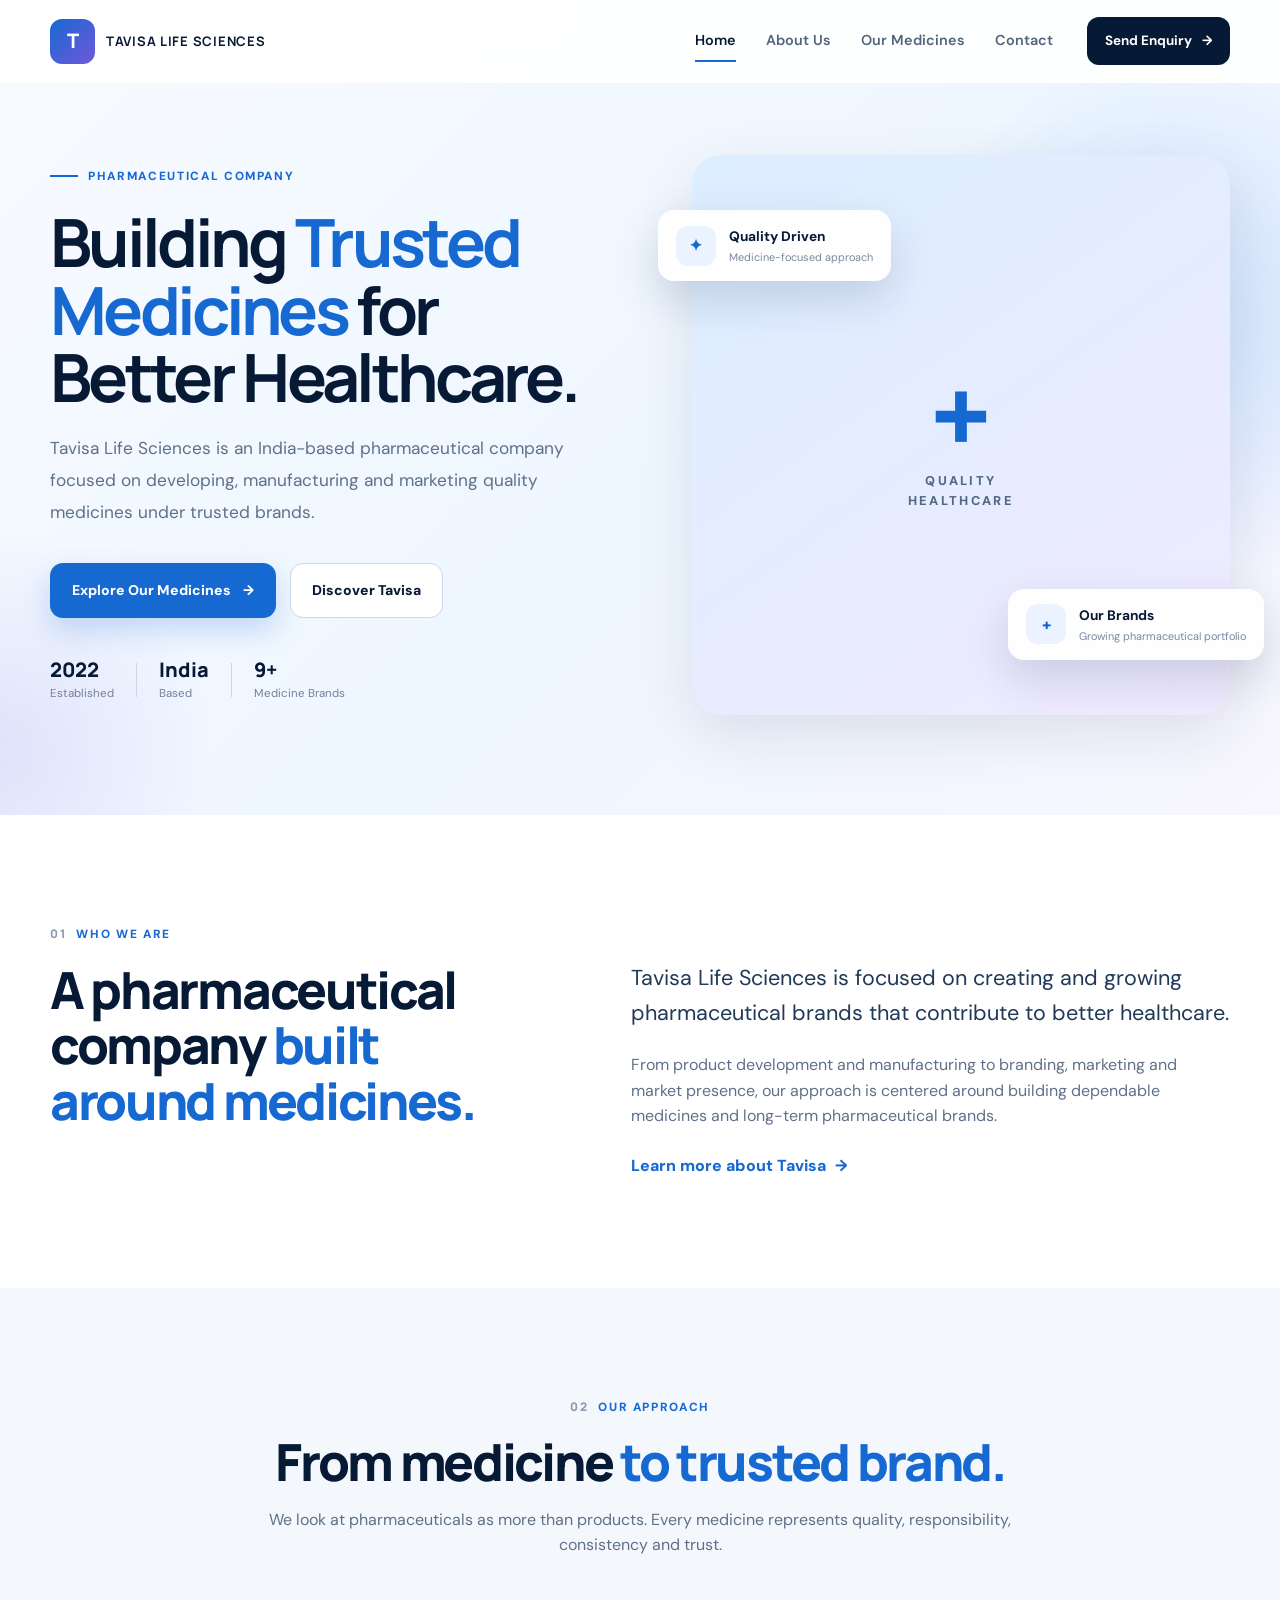
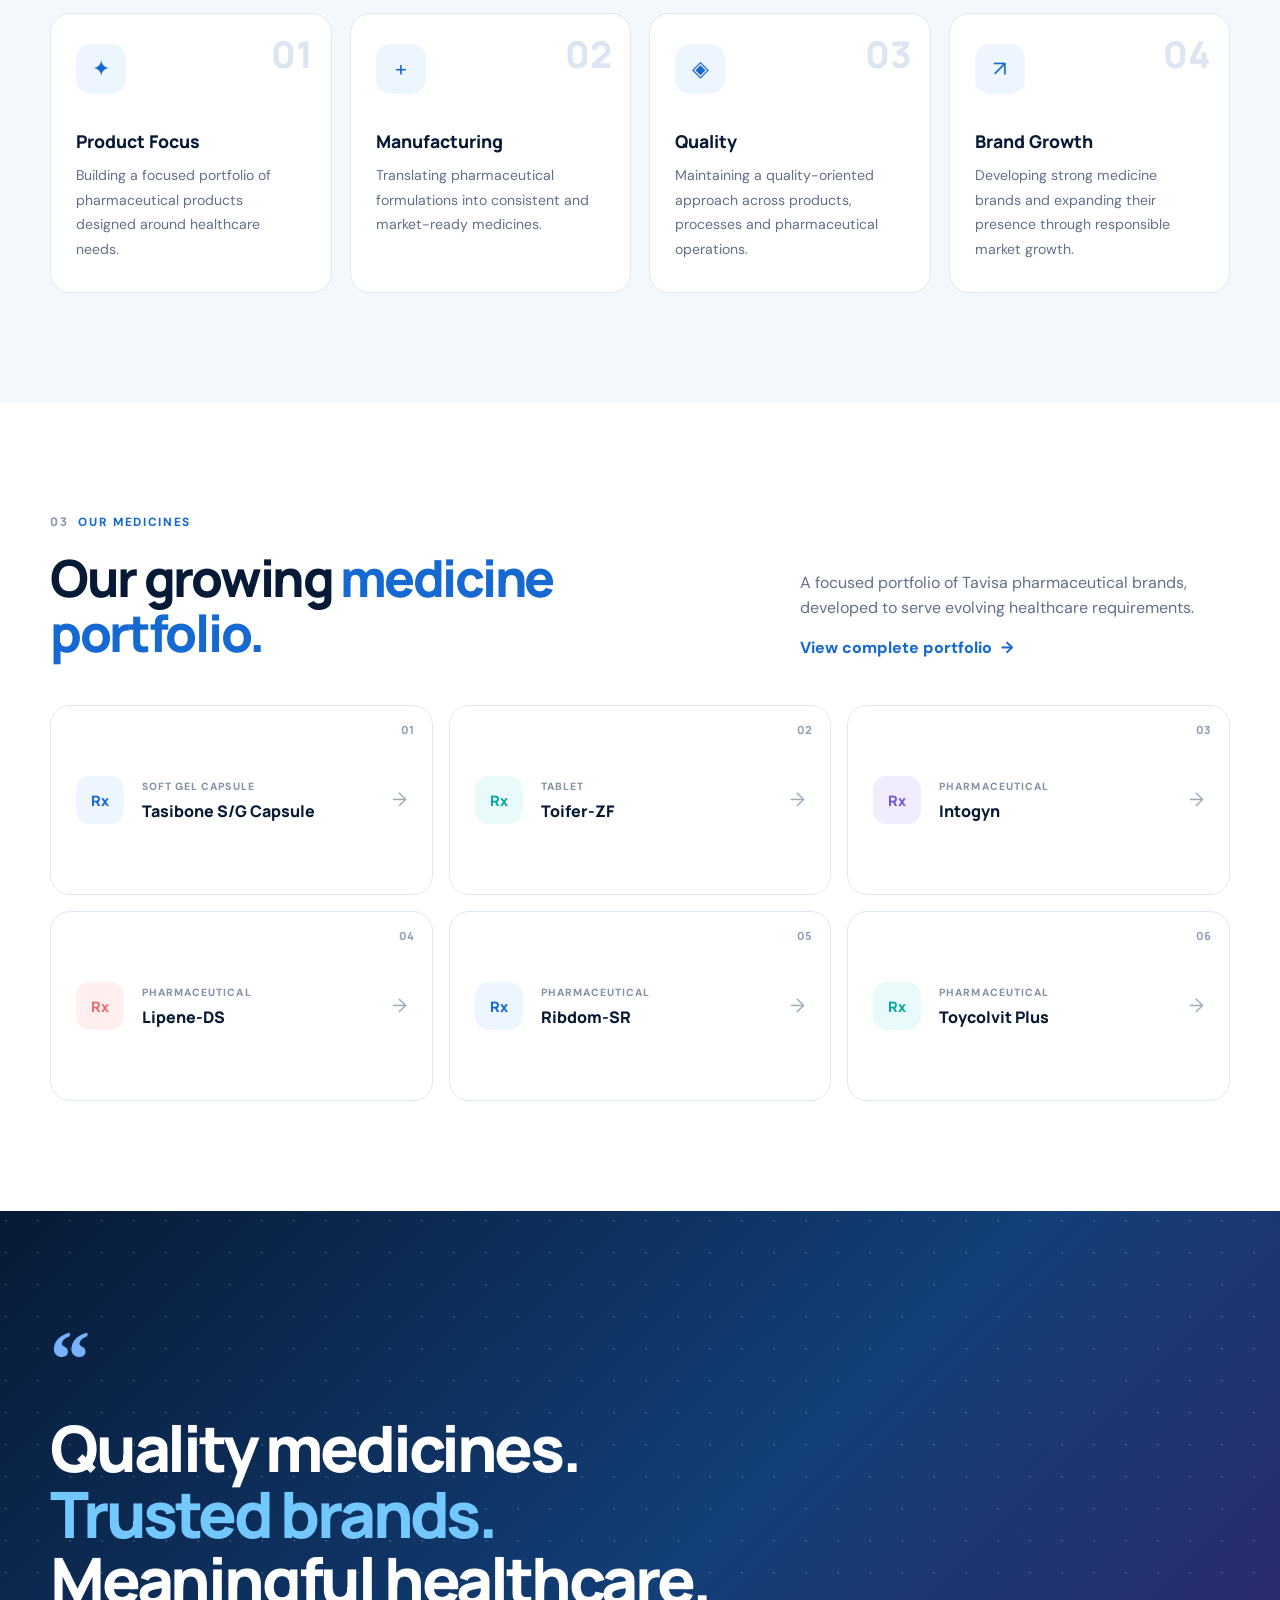
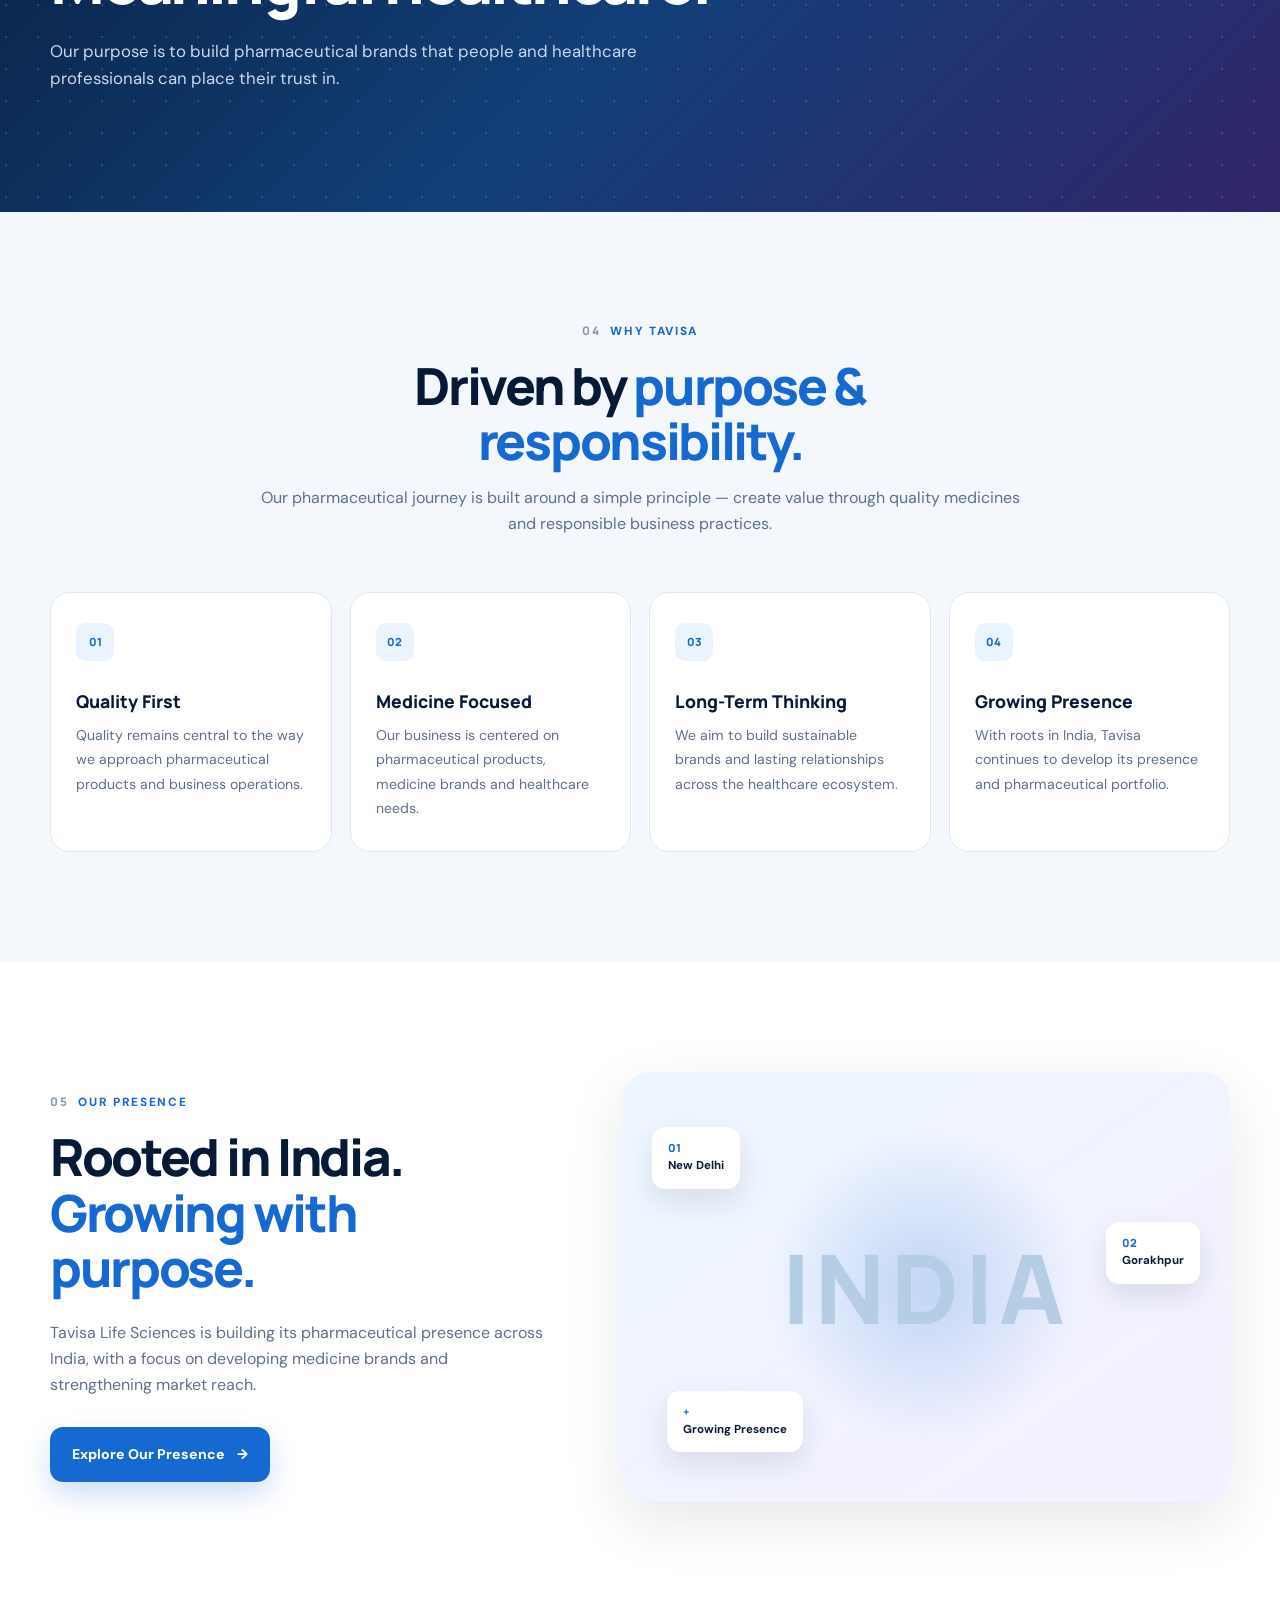
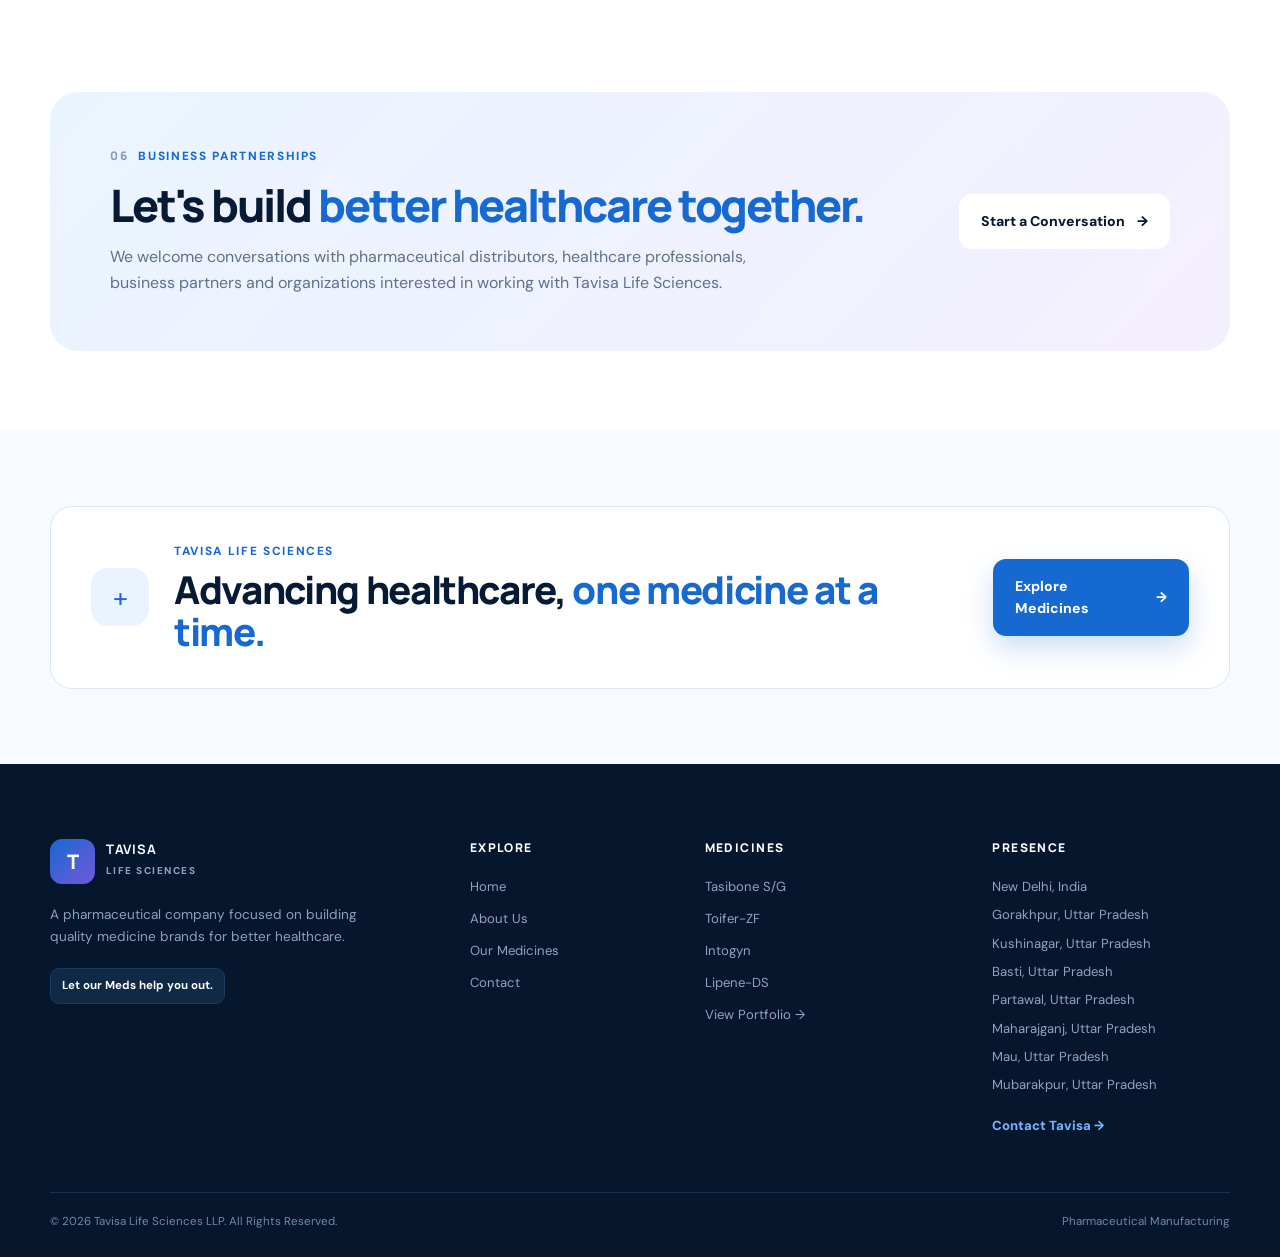
==== index.html @ 03d1f2be "update" ====
<!DOCTYPE html>
<html lang="en">
<head>
    <meta charset="UTF-8">
    <meta name="viewport" content="width=device-width, initial-scale=1.0">

    <title>Tavisa Life Sciences | Pharmaceutical Company & Branded Medicines</title>

    <meta name="description"
          content="Tavisa Life Sciences is an India-based pharmaceutical company focused on developing, manufacturing and marketing quality medicines under trusted brands.">

    <meta name="keywords"
          content="Tavisa Life Sciences, pharmaceutical company, medicines, pharmaceutical manufacturing, branded medicines, pharma India">

    <meta name="author" content="Tavisa Life Sciences LLP">

    <!-- Google Fonts -->
    <link rel="preconnect" href="https://fonts.googleapis.com">
    <link rel="preconnect" href="https://fonts.gstatic.com" crossorigin>

    <link href="https://fonts.googleapis.com/css2?family=DM+Sans:wght@400;500;600;700&family=Manrope:wght@600;700;800&display=swap"
          rel="stylesheet">
<style>
:root{--navy:#071a35;--navy2:#0d2850;--blue:#1769d2;--blue2:#2f86f6;--teal:#08a7a0;--violet:#7357d9;--coral:#e86d68;--ink:#10233f;--muted:#607089;--line:#dce5f0;--soft:#f4f8fc;--white:#fff;--shadow:0 20px 60px rgba(7,26,53,.10);--radius:22px}
*{box-sizing:border-box;margin:0;padding:0}html{scroll-behavior:smooth}body{font-family:"DM Sans",Arial,sans-serif;color:var(--ink);background:#fff;line-height:1.6;overflow-x:hidden}a{color:inherit;text-decoration:none}img{max-width:100%;display:block}.container{width:min(1180px,calc(100% - 40px));margin:auto}.section{padding:110px 0}.site-header{position:fixed;inset:0 0 auto;z-index:1000;background:rgba(255,255,255,.92);backdrop-filter:blur(16px);border-bottom:1px solid transparent;transition:.3s}.site-header.scrolled{box-shadow:0 8px 30px rgba(7,26,53,.08);border-color:#e8eef5}.nav-container{height:82px;display:flex;align-items:center;gap:34px}.brand{display:inline-flex;align-items:center;gap:11px;min-width:max-content}.brand-mark{width:45px;height:45px;display:grid;place-items:center;flex:none}.brand-mark img{width:45px;height:45px;object-fit:contain}.brand-mark.logo-fallback{border-radius:12px;background:linear-gradient(135deg,var(--blue),var(--violet));color:#fff;font-family:Manrope,sans-serif;font-weight:800}.brand-mark.logo-fallback:after{content:"T";font-size:20px}.brand-text strong{display:block;font-family:Manrope,Arial,sans-serif;font-size:.82rem;letter-spacing:.055em;line-height:1.1;color:var(--navy);white-space:nowrap}.main-nav{display:flex;align-items:center;gap:30px;margin-left:auto}.main-nav a{font-size:.9rem;font-weight:600;color:#51637d;position:relative;padding:29px 0}.main-nav a:after{content:"";position:absolute;left:0;right:100%;bottom:20px;height:2px;background:var(--blue);transition:.25s}.main-nav a:hover,.main-nav a.active{color:var(--navy)}.main-nav a:hover:after,.main-nav a.active:after{right:0}.nav-cta{display:inline-flex;align-items:center;gap:10px;background:var(--navy);color:#fff;padding:13px 18px;border-radius:12px;font-weight:700;font-size:.84rem;transition:.25s}.nav-cta:hover{background:var(--blue);transform:translateY(-2px)}.menu-toggle{display:none;border:0;background:transparent;width:42px;height:42px;padding:8px;margin-left:auto;cursor:pointer}.menu-toggle span{display:block;height:2px;background:var(--navy);margin:6px 0;transition:.25s}.menu-toggle.active span:nth-child(1){transform:translateY(8px) rotate(45deg)}.menu-toggle.active span:nth-child(2){opacity:0}.menu-toggle.active span:nth-child(3){transform:translateY(-8px) rotate(-45deg)}
.hero-section{min-height:760px;padding:155px 0 100px;position:relative;overflow:hidden;background:linear-gradient(135deg,#f8fbff 0%,#eef6ff 55%,#f8f6ff 100%)}.hero-bg-shape{position:absolute;border-radius:50%;filter:blur(2px);pointer-events:none}.shape-one{width:560px;height:560px;right:-180px;top:40px;background:radial-gradient(circle,rgba(47,134,246,.18),rgba(47,134,246,0) 68%)}.shape-two{width:450px;height:450px;left:-230px;bottom:-160px;background:radial-gradient(circle,rgba(115,87,217,.13),rgba(115,87,217,0) 68%)}.hero-container{display:grid;grid-template-columns:1.03fr .97fr;align-items:center;gap:70px;position:relative;z-index:2}.eyebrow,.section-label{display:flex;align-items:center;gap:10px;color:var(--blue);font-size:.74rem;font-weight:800;letter-spacing:.14em}.eyebrow span{width:28px;height:2px;background:var(--blue)}.hero-content h1{font-family:Manrope,Arial,sans-serif;font-size:clamp(2.8rem,5.2vw,5.2rem);line-height:1.02;letter-spacing:-.055em;color:var(--navy);margin:22px 0}.hero-content h1 span,.section-heading h2 span,.intro-grid h2 span,.portfolio-header h2 span,.presence-content h2 span,.partnership-box h2 span,.final-cta h2 span{color:var(--blue)}.hero-description{max-width:650px;color:#5f7189;font-size:1.08rem;line-height:1.85}.hero-buttons{display:flex;gap:14px;flex-wrap:wrap;margin:34px 0}.btn{display:inline-flex;align-items:center;justify-content:center;gap:12px;border-radius:13px;padding:15px 21px;font-weight:800;font-size:.88rem;transition:.25s;border:1px solid transparent}.btn-primary{background:var(--blue);color:#fff;box-shadow:0 12px 28px rgba(23,105,210,.22)}.btn-primary:hover{background:var(--navy);transform:translateY(-2px)}.btn-outline{background:#fff;border-color:#cbd8e7;color:var(--navy)}.btn-outline:hover{border-color:var(--blue);color:var(--blue);transform:translateY(-2px)}.btn-light{background:#fff;color:var(--navy)}.btn-light:hover{transform:translateY(-2px);box-shadow:0 12px 25px rgba(0,0,0,.12)}.hero-trust{display:flex;align-items:center;gap:22px;margin-top:38px}.trust-item strong{display:block;font:800 1.25rem Manrope,Arial,sans-serif;color:var(--navy)}.trust-item span{display:block;color:#72829a;font-size:.72rem;margin-top:2px}.trust-divider{width:1px;height:34px;background:#ccd7e4}.hero-image-wrapper{height:560px;border-radius:30px;overflow:visible;position:relative;background:linear-gradient(145deg,#dceeff,#f0eaff);box-shadow:var(--shadow)}.hero-image-wrapper>img{width:100%;height:100%;object-fit:cover;border-radius:30px}.hero-image-fallback{position:absolute;inset:0;border-radius:30px;display:grid;place-items:center;align-content:center;text-align:center;background:linear-gradient(145deg,#dceeff,#f0eaff);color:var(--navy)}.medical-cross{font:800 7rem Manrope;color:var(--blue);line-height:1}.hero-image-fallback span{font-weight:800;letter-spacing:.18em;font-size:.8rem;color:#536983}.hero-image-wrapper>img:not([src])+.hero-image-fallback{display:grid}.hero-floating-card{position:absolute;display:flex;align-items:center;gap:13px;background:rgba(255,255,255,.96);padding:15px 18px;border-radius:16px;box-shadow:0 18px 45px rgba(7,26,53,.15);min-width:205px}.card-top{left:-34px;top:55px}.card-bottom{right:-34px;bottom:55px}.floating-icon,.medicine-icon{width:40px;height:40px;border-radius:12px;display:grid;place-items:center;background:#eaf3ff;color:var(--blue);font-weight:900}.hero-floating-card strong{display:block;font-size:.86rem;color:var(--navy)}.hero-floating-card small{display:block;color:#7889a0;font-size:.68rem;margin-top:2px}
.intro-section{background:#fff}.intro-grid{display:grid;grid-template-columns:.9fr 1.1fr;gap:90px;align-items:start}.section-label span{font-family:Manrope;color:#8a9ab0}.intro-grid h2,.portfolio-header h2,.presence-content h2{font:800 clamp(2.2rem,4vw,4rem)/1.08 Manrope;color:var(--navy);letter-spacing:-.045em;margin-top:18px}.intro-copy{padding-top:36px}.large-text{font-size:1.35rem;line-height:1.6;color:#203957;margin-bottom:22px}.intro-copy p:not(.large-text){color:var(--muted);max-width:620px}.text-link{display:inline-flex;gap:9px;color:var(--blue);font-weight:800;margin-top:24px}.text-link:hover span{transform:translateX(5px)}.text-link span{transition:.2s}
.journey-section,.why-section{background:var(--soft)}.section-heading{text-align:center;max-width:760px;margin:0 auto 55px}.section-heading .section-label{justify-content:center}.section-heading h2{font:800 clamp(2.2rem,4vw,3.8rem)/1.08 Manrope;color:var(--navy);letter-spacing:-.045em;margin:17px 0}.section-heading>p{color:var(--muted);font-size:1rem}.journey-grid{display:grid;grid-template-columns:repeat(4,1fr);gap:18px}.journey-card{background:#fff;border:1px solid #e0e8f1;border-radius:20px;padding:30px 25px;min-height:280px;position:relative;overflow:hidden;transition:.3s}.journey-card:hover,.why-card:hover{transform:translateY(-7px);box-shadow:var(--shadow)}.journey-number{font:800 2.3rem Manrope;color:#dce6f2;position:absolute;right:18px;top:15px}.journey-icon{width:50px;height:50px;border-radius:15px;background:#edf5ff;color:var(--blue);display:grid;place-items:center;font-size:1.35rem;margin-bottom:35px}.journey-card h3,.why-card h3{font:800 1.1rem Manrope;color:var(--navy);margin-bottom:10px}.journey-card p,.why-card p{color:var(--muted);font-size:.88rem;line-height:1.75}
.portfolio-section{background:#fff}.portfolio-header{display:flex;justify-content:space-between;align-items:end;gap:40px;margin-bottom:45px}.portfolio-header>div:last-child{max-width:430px;color:var(--muted)}.portfolio-header .text-link{margin-top:14px}.medicine-grid{display:grid;grid-template-columns:repeat(3,1fr);gap:16px}.medicine-card{min-height:190px;border:1px solid #e0e8f1;border-radius:20px;padding:25px;display:grid;grid-template-columns:auto 1fr auto;gap:18px;align-items:center;position:relative;overflow:hidden;background:#fff;transition:.3s}.medicine-card:before{content:"";position:absolute;inset:0 auto 0 0;width:4px;background:var(--blue);transform:scaleY(0);transform-origin:bottom;transition:.3s}.medicine-card:hover{transform:translateY(-5px);box-shadow:0 18px 45px rgba(7,26,53,.09);border-color:#cbd9e8}.medicine-card:hover:before{transform:scaleY(1)}.medicine-index{font:800 .7rem Manrope;color:#91a1b6;position:absolute;top:16px;right:18px}.medicine-symbol{width:48px;height:48px;border-radius:14px;display:grid;place-items:center;background:#edf5ff;color:var(--blue);font:800 .9rem Manrope}.medicine-symbol.teal{background:#e8fbfa;color:var(--teal)}.medicine-symbol.violet{background:#f1edff;color:var(--violet)}.medicine-symbol.coral{background:#fff0ef;color:var(--coral)}.medicine-card small{display:block;color:#8393a7;font-size:.65rem;font-weight:800;letter-spacing:.1em;margin-bottom:5px}.medicine-card h3{font:800 1rem Manrope;color:var(--navy);padding-right:20px}.medicine-arrow{font-size:1.2rem;color:#9aabba;transition:.2s}.medicine-card:hover .medicine-arrow{color:var(--blue);transform:translateX(4px)}
.brand-statement{padding:120px 0;background:linear-gradient(135deg,#071a35,#123f78 55%,#322568);color:#fff;position:relative;overflow:hidden}.brand-statement-pattern{position:absolute;inset:0;opacity:.18;background-image:radial-gradient(circle at 20% 30%,#fff 1px,transparent 1px);background-size:32px 32px}.brand-statement-content{max-width:850px;position:relative}.quote-mark{font:800 5rem Georgia;color:#77b3ff;line-height:.7;margin-bottom:28px}.brand-statement h2{font:800 clamp(2.6rem,5vw,5rem)/1.03 Manrope;letter-spacing:-.05em}.brand-statement h2 span{color:#73c9ff}.brand-statement p{max-width:650px;color:#cbd9ec;margin-top:25px;font-size:1.05rem}
.why-grid{display:grid;grid-template-columns:repeat(4,1fr);gap:18px}.why-card{background:#fff;border:1px solid #dfe8f1;border-radius:20px;padding:30px 25px;transition:.3s;min-height:235px}.why-icon{display:inline-grid;place-items:center;width:38px;height:38px;border-radius:10px;background:#eaf3ff;color:var(--blue);font:800 .7rem Manrope;margin-bottom:28px}
.presence-section{background:#fff}.presence-grid{display:grid;grid-template-columns:.9fr 1.1fr;gap:75px;align-items:center}.presence-content h2{max-width:620px}.presence-content p{color:var(--muted);max-width:560px;margin:25px 0 30px}.india-card{min-height:430px;border-radius:28px;background:linear-gradient(145deg,#edf7ff,#f5f0ff);position:relative;overflow:hidden;display:grid;place-items:center;box-shadow:var(--shadow)}.india-glow{position:absolute;width:330px;height:330px;border-radius:50%;background:radial-gradient(circle,rgba(23,105,210,.22),transparent 68%)}.india-map-placeholder{font:800 6rem Manrope;color:#b6cde6;letter-spacing:.06em;position:relative}.presence-stat{position:absolute;background:#fff;padding:13px 16px;border-radius:13px;box-shadow:0 12px 30px rgba(7,26,53,.11)}.presence-stat strong{display:block;color:var(--blue);font:800 .7rem Manrope}.presence-stat span{display:block;color:var(--navy);font-size:.72rem;font-weight:700;margin-top:2px}.stat-one{top:55px;left:30px}.stat-two{right:30px;top:150px}.stat-three{left:45px;bottom:50px}
.partnership-section{padding:80px 0;background:#fff}.partnership-box{border-radius:28px;padding:55px 60px;background:linear-gradient(135deg,#eaf4ff,#f4efff);display:flex;align-items:center;justify-content:space-between;gap:40px}.partnership-box h2{font:800 clamp(2rem,3.5vw,3.4rem)/1.08 Manrope;color:var(--navy);letter-spacing:-.045em;margin:15px 0}.partnership-box p{max-width:650px;color:var(--muted)}.final-cta{padding:75px 0;background:#f7faff}.final-cta-inner{display:flex;align-items:center;gap:25px;padding:35px 40px;border:1px solid #dce7f3;border-radius:22px;background:#fff}.final-cta-icon{width:58px;height:58px;border-radius:17px;background:#eaf3ff;color:var(--blue);display:grid;place-items:center;font-size:1.7rem;flex:none}.final-cta h2{font:800 clamp(1.55rem,3vw,2.5rem)/1.1 Manrope;color:var(--navy);letter-spacing:-.035em;margin-top:8px}.final-cta .btn{margin-left:auto}
.site-footer{background:#06162d;color:#aebed2;padding:75px 0 25px}.footer-grid{display:grid;grid-template-columns:1.4fr .7fr .9fr .9fr;gap:50px}.footer-logo .brand-text strong{color:#fff;font-size:.82rem}.footer-logo .brand-text small{color:#91a4bc;font-size:.62rem;letter-spacing:.15em;font-weight:800}.footer-brand>p{max-width:310px;color:#8ea1ba;font-size:.85rem;margin:20px 0}.footer-tagline{display:inline-block;color:#fff;background:#102947;border:1px solid #1b3a5e;padding:8px 11px;border-radius:9px;font-size:.72rem;font-weight:700}.footer-links h4,.footer-contact h4{color:#fff;font:800 .75rem Manrope;letter-spacing:.12em;text-transform:uppercase;margin-bottom:20px}.footer-links a{display:block;font-size:.82rem;margin:11px 0;color:#91a4bc;transition:.2s}.footer-links a:hover,.footer-contact a:hover{color:#fff}.footer-contact p{font-size:.82rem;line-height:1.7;color:#91a4bc;margin-bottom:6px}.footer-contact a{display:inline-block;color:#73b4ff;font-size:.82rem;font-weight:800;margin-top:12px}.footer-bottom{border-top:1px solid #19304d;margin-top:55px;padding-top:20px;display:flex;justify-content:space-between;gap:20px;font-size:.72rem;color:#7489a3}
.reveal{opacity:0;transform:translateY(22px);transition:opacity .7s ease,transform .7s ease}.reveal.visible{opacity:1;transform:none}@media(prefers-reduced-motion:reduce){html{scroll-behavior:auto}.reveal{opacity:1;transform:none;transition:none}}
@media(max-width:1000px){.main-nav{gap:20px}.nav-cta{display:none}.hero-container,.presence-grid,.intro-grid{grid-template-columns:1fr;gap:50px}.hero-section{padding-top:135px}.hero-content{text-align:center}.eyebrow,.hero-buttons,.hero-trust{justify-content:center}.hero-description{margin:auto}.hero-image-wrapper{max-width:680px;width:100%;margin:auto}.journey-grid,.why-grid{grid-template-columns:repeat(2,1fr)}.portfolio-header{align-items:start}.medicine-grid{grid-template-columns:repeat(2,1fr)}.intro-copy{padding-top:0}.presence-content{text-align:center}.presence-content .section-label{justify-content:center}.presence-content p{margin-left:auto;margin-right:auto}.presence-content .btn{margin:auto}.footer-grid{grid-template-columns:1.4fr 1fr 1fr;}.footer-contact{grid-column:1/-1}}
@media(max-width:720px){.container{width:min(100% - 28px,600px)}.nav-container{height:70px}.brand-mark,.brand-mark img{width:40px;height:40px}.brand-text strong{font-size:.7rem}.menu-toggle{display:block}.main-nav{position:absolute;top:70px;left:14px;right:14px;display:none;flex-direction:column;align-items:stretch;gap:0;padding:12px;background:#fff;border:1px solid #e1e8f0;border-radius:16px;box-shadow:0 18px 40px rgba(7,26,53,.12)}.main-nav.open{display:flex}.main-nav a{padding:13px 15px;border-radius:9px}.main-nav a:hover{background:#f3f7fc}.main-nav a:after{display:none}.hero-section{min-height:auto;padding:115px 0 75px}.hero-content h1{font-size:clamp(2.35rem,12vw,3.8rem)}.hero-description{font-size:.95rem}.hero-trust{gap:12px}.trust-divider{height:28px}.hero-image-wrapper{height:410px}.card-top{left:10px;top:20px}.card-bottom{right:10px;bottom:20px}.hero-floating-card{min-width:180px;padding:11px 13px}.floating-icon,.medicine-icon{width:34px;height:34px}.section{padding:75px 0}.intro-grid{gap:25px}.intro-grid h2,.portfolio-header h2,.presence-content h2{font-size:2.3rem}.large-text{font-size:1.1rem}.journey-grid,.why-grid,.medicine-grid{grid-template-columns:1fr}.portfolio-header,.partnership-box,.final-cta-inner{flex-direction:column;align-items:flex-start}.portfolio-header{gap:20px}.partnership-box{padding:35px 25px}.partnership-box .btn{width:100%}.india-card{min-height:350px}.india-map-placeholder{font-size:4rem}.footer-grid{grid-template-columns:1fr 1fr;gap:35px}.footer-brand{grid-column:1/-1}.footer-contact{grid-column:1/-1}.footer-bottom{flex-direction:column;gap:8px;margin-top:35px}.final-cta-inner{padding:28px}.final-cta .btn{margin-left:0;width:100%}}
@media(max-width:420px){.brand-text strong{font-size:.62rem}.hero-trust{gap:8px}.trust-item strong{font-size:1rem}.trust-item span{font-size:.62rem}.hero-image-wrapper{height:360px}.hero-floating-card{min-width:155px}.hero-floating-card small{display:none}.card-top{left:5px}.card-bottom{right:5px}.footer-grid{grid-template-columns:1fr}.footer-links,.footer-contact{grid-column:auto}}
</style>
</head>

<body>

<!-- =========================================================
     HEADER
========================================================= -->

<header class="site-header" id="siteHeader">

    <div class="container nav-container">

        <a href="index.html" class="brand">

            <div class="brand-mark">
                <img src="assets/images/tls-logo.png" alt="Tavisa Life Sciences Logo" onerror="this.style.display='none'; this.parentElement.classList.add('logo-fallback');">
            </div>

            <div class="brand-text">
                <strong>TAVISA LIFE SCIENCES</strong>
            </div>

        </a>

        <nav class="main-nav" id="mainNav">

            <a href="index.html" class="active">Home</a>

            <a href="about.html">About Us</a>

            <a href="products.html">Our Medicines</a>

            <a href="contact.html">Contact</a>

        </nav>

        <a href="contact.html" class="nav-cta">
            Send Enquiry
            <span>→</span>
        </a>

        <button class="menu-toggle"
                id="menuToggle"
                aria-label="Open navigation menu"
                aria-expanded="false">

            <span></span>
            <span></span>
            <span></span>

        </button>

    </div>

</header>


<main>


<!-- =========================================================
     HERO
========================================================= -->

<section class="hero-section">

    <div class="hero-bg-shape shape-one"></div>
    <div class="hero-bg-shape shape-two"></div>

    <div class="container hero-container">

        <div class="hero-content reveal">

            <div class="eyebrow">
                <span></span>
                PHARMACEUTICAL COMPANY
            </div>

            <h1>
                Building
                <span>Trusted Medicines</span>
                for Better Healthcare.
            </h1>

            <p class="hero-description">
                Tavisa Life Sciences is an India-based pharmaceutical company
                focused on developing, manufacturing and marketing quality
                medicines under trusted brands.
            </p>

            <div class="hero-buttons">

                <a href="products.html" class="btn btn-primary">
                    Explore Our Medicines
                    <span>→</span>
                </a>

                <a href="about.html" class="btn btn-outline">
                    Discover Tavisa
                </a>

            </div>

            <div class="hero-trust">

                <div class="trust-item">
                    <strong>2022</strong>
                    <span>Established</span>
                </div>

                <div class="trust-divider"></div>

                <div class="trust-item">
                    <strong>India</strong>
                    <span>Based</span>
                </div>

                <div class="trust-divider"></div>

                <div class="trust-item">
                    <strong>9+</strong>
                    <span>Medicine Brands</span>
                </div>

            </div>

        </div>


        <div class="hero-visual reveal">

            <div class="hero-image-wrapper">

                <img
                    src="assets/images/pharma-hero.jpg"
                    alt="Pharmaceutical healthcare and medicine"
                    onerror="this.style.display='none';">

                <div class="hero-image-fallback">

                    <div class="medical-cross">+</div>

                    <span>
                        QUALITY
                        <br>
                        HEALTHCARE
                    </span>

                </div>

                <div class="hero-floating-card card-top">

                    <div class="floating-icon">✦</div>

                    <div>
                        <strong>Quality Driven</strong>
                        <small>Medicine-focused approach</small>
                    </div>

                </div>


                <div class="hero-floating-card card-bottom">

                    <div class="medicine-icon">+</div>

                    <div>
                        <strong>Our Brands</strong>
                        <small>Growing pharmaceutical portfolio</small>
                    </div>

                </div>

            </div>

        </div>

    </div>

</section>


<!-- =========================================================
     INTRO / BRAND STATEMENT
========================================================= -->

<section class="section intro-section">

    <div class="container">

        <div class="intro-grid reveal">

            <div>

                <div class="section-label">
                    <span>01</span>
                    WHO WE ARE
                </div>

                <h2>
                    A pharmaceutical company
                    <span>built around medicines.</span>
                </h2>

            </div>


            <div class="intro-copy">

                <p class="large-text">
                    Tavisa Life Sciences is focused on creating and growing
                    pharmaceutical brands that contribute to better healthcare.
                </p>

                <p>
                    From product development and manufacturing to branding,
                    marketing and market presence, our approach is centered
                    around building dependable medicines and long-term
                    pharmaceutical brands.
                </p>

                <a href="about.html" class="text-link">
                    Learn more about Tavisa
                    <span>→</span>
                </a>

            </div>

        </div>

    </div>

</section>


<!-- =========================================================
     PHARMA JOURNEY
========================================================= -->

<section class="section journey-section">

    <div class="container">

        <div class="section-heading centered reveal">

            <div class="section-label">
                <span>02</span>
                OUR APPROACH
            </div>

            <h2>
                From medicine
                <span>to trusted brand.</span>
            </h2>

            <p>
                We look at pharmaceuticals as more than products.
                Every medicine represents quality, responsibility,
                consistency and trust.
            </p>

        </div>


        <div class="journey-grid">

            <div class="journey-card reveal">

                <div class="journey-number">01</div>

                <div class="journey-icon">
                    ✦
                </div>

                <h3>Product Focus</h3>

                <p>
                    Building a focused portfolio of pharmaceutical
                    products designed around healthcare needs.
                </p>

            </div>


            <div class="journey-card reveal">

                <div class="journey-number">02</div>

                <div class="journey-icon">
                    +
                </div>

                <h3>Manufacturing</h3>

                <p>
                    Translating pharmaceutical formulations into
                    consistent and market-ready medicines.
                </p>

            </div>


            <div class="journey-card reveal">

                <div class="journey-number">03</div>

                <div class="journey-icon">
                    ◈
                </div>

                <h3>Quality</h3>

                <p>
                    Maintaining a quality-oriented approach across
                    products, processes and pharmaceutical operations.
                </p>

            </div>


            <div class="journey-card reveal">

                <div class="journey-number">04</div>

                <div class="journey-icon">
                    ↗
                </div>

                <h3>Brand Growth</h3>

                <p>
                    Developing strong medicine brands and expanding
                    their presence through responsible market growth.
                </p>

            </div>

        </div>

    </div>

</section>


<!-- =========================================================
     MEDICINE PORTFOLIO
========================================================= -->

<section class="section portfolio-section">

    <div class="container">

        <div class="portfolio-header reveal">

            <div>

                <div class="section-label">
                    <span>03</span>
                    OUR MEDICINES
                </div>

                <h2>
                    Our growing
                    <span>medicine portfolio.</span>
                </h2>

            </div>

            <div>

                <p>
                    A focused portfolio of Tavisa pharmaceutical brands,
                    developed to serve evolving healthcare requirements.
                </p>

                <a href="products.html" class="text-link">
                    View complete portfolio
                    <span>→</span>
                </a>

            </div>

        </div>


        <div class="medicine-grid">

            <a href="products.html" class="medicine-card reveal">

                <span class="medicine-index">01</span>

                <div class="medicine-symbol">
                    Rx
                </div>

                <div>
                    <small>SOFT GEL CAPSULE</small>
                    <h3>Tasibone S/G Capsule</h3>
                </div>

                <span class="medicine-arrow">→</span>

            </a>


            <a href="products.html" class="medicine-card reveal">

                <span class="medicine-index">02</span>

                <div class="medicine-symbol teal">
                    Rx
                </div>

                <div>
                    <small>TABLET</small>
                    <h3>Toifer-ZF</h3>
                </div>

                <span class="medicine-arrow">→</span>

            </a>


            <a href="products.html" class="medicine-card reveal">

                <span class="medicine-index">03</span>

                <div class="medicine-symbol violet">
                    Rx
                </div>

                <div>
                    <small>PHARMACEUTICAL</small>
                    <h3>Intogyn</h3>
                </div>

                <span class="medicine-arrow">→</span>

            </a>


            <a href="products.html" class="medicine-card reveal">

                <span class="medicine-index">04</span>

                <div class="medicine-symbol coral">
                    Rx
                </div>

                <div>
                    <small>PHARMACEUTICAL</small>
                    <h3>Lipene-DS</h3>
                </div>

                <span class="medicine-arrow">→</span>

            </a>


            <a href="products.html" class="medicine-card reveal">

                <span class="medicine-index">05</span>

                <div class="medicine-symbol">
                    Rx
                </div>

                <div>
                    <small>PHARMACEUTICAL</small>
                    <h3>Ribdom-SR</h3>
                </div>

                <span class="medicine-arrow">→</span>

            </a>


            <a href="products.html" class="medicine-card reveal">

                <span class="medicine-index">06</span>

                <div class="medicine-symbol teal">
                    Rx
                </div>

                <div>
                    <small>PHARMACEUTICAL</small>
                    <h3>Toycolvit Plus</h3>
                </div>

                <span class="medicine-arrow">→</span>

            </a>

        </div>

    </div>

</section>


<!-- =========================================================
     BRAND STATEMENT
========================================================= -->

<section class="brand-statement">

    <div class="brand-statement-pattern"></div>

    <div class="container">

        <div class="brand-statement-content reveal">

            <div class="quote-mark">“</div>

            <h2>
                Quality medicines.
                <br>
                <span>Trusted brands.</span>
                <br>
                Meaningful healthcare.
            </h2>

            <p>
                Our purpose is to build pharmaceutical brands that
                people and healthcare professionals can place their
                trust in.
            </p>

        </div>

    </div>

</section>


<!-- =========================================================
     WHY TAVISA
========================================================= -->

<section class="section why-section">

    <div class="container">

        <div class="section-heading centered reveal">

            <div class="section-label">
                <span>04</span>
                WHY TAVISA
            </div>

            <h2>
                Driven by
                <span>purpose & responsibility.</span>
            </h2>

            <p>
                Our pharmaceutical journey is built around a simple
                principle — create value through quality medicines
                and responsible business practices.
            </p>

        </div>


        <div class="why-grid">

            <div class="why-card reveal">

                <span class="why-icon">01</span>

                <h3>Quality First</h3>

                <p>
                    Quality remains central to the way we approach
                    pharmaceutical products and business operations.
                </p>

            </div>


            <div class="why-card reveal">

                <span class="why-icon">02</span>

                <h3>Medicine Focused</h3>

                <p>
                    Our business is centered on pharmaceutical
                    products, medicine brands and healthcare needs.
                </p>

            </div>


            <div class="why-card reveal">

                <span class="why-icon">03</span>

                <h3>Long-Term Thinking</h3>

                <p>
                    We aim to build sustainable brands and lasting
                    relationships across the healthcare ecosystem.
                </p>

            </div>


            <div class="why-card reveal">

                <span class="why-icon">04</span>

                <h3>Growing Presence</h3>

                <p>
                    With roots in India, Tavisa continues to develop
                    its presence and pharmaceutical portfolio.
                </p>

            </div>

        </div>

    </div>

</section>


<!-- =========================================================
     INDIA PRESENCE
========================================================= -->

<section class="section presence-section">

    <div class="container">

        <div class="presence-grid">

            <div class="presence-content reveal">

                <div class="section-label">
                    <span>05</span>
                    OUR PRESENCE
                </div>

                <h2>
                    Rooted in India.
                    <span>Growing with purpose.</span>
                </h2>

                <p>
                    Tavisa Life Sciences is building its pharmaceutical
                    presence across India, with a focus on developing
                    medicine brands and strengthening market reach.
                </p>

                <a href="about.html" class="btn btn-primary">
                    Explore Our Presence
                    <span>→</span>
                </a>

            </div>


            <div class="presence-visual reveal">

                <div class="india-card">

                    <div class="india-glow"></div>

                    <div class="india-map-placeholder">
                        INDIA
                    </div>

                    <div class="presence-stat stat-one">
                        <strong>01</strong>
                        <span>New Delhi</span>
                    </div>

                    <div class="presence-stat stat-two">
                        <strong>02</strong>
                        <span>Gorakhpur</span>
                    </div>

                    <div class="presence-stat stat-three">
                        <strong>+</strong>
                        <span>Growing Presence</span>
                    </div>

                </div>

            </div>

        </div>

    </div>

</section>


<!-- =========================================================
     BUSINESS PARTNERSHIPS
========================================================= -->

<section class="section partnership-section">

    <div class="container">

        <div class="partnership-box reveal">

            <div>

                <div class="section-label">
                    <span>06</span>
                    BUSINESS PARTNERSHIPS
                </div>

                <h2>
                    Let's build
                    <span>better healthcare together.</span>
                </h2>

                <p>
                    We welcome conversations with pharmaceutical
                    distributors, healthcare professionals, business
                    partners and organizations interested in working
                    with Tavisa Life Sciences.
                </p>

            </div>

            <a href="contact.html" class="btn btn-light">
                Start a Conversation
                <span>→</span>
            </a>

        </div>

    </div>

</section>


<!-- =========================================================
     FINAL CTA
========================================================= -->

<section class="section final-cta">

    <div class="container">

        <div class="final-cta-inner reveal">

            <div class="final-cta-icon">
                +
            </div>

            <div>

                <div class="section-label">
                    TAVISA LIFE SCIENCES
                </div>

                <h2>
                    Advancing healthcare,
                    <span>one medicine at a time.</span>
                </h2>

            </div>

            <a href="products.html" class="btn btn-primary">
                Explore Medicines
                <span>→</span>
            </a>

        </div>

    </div>

</section>


</main>


<!-- =========================================================
     FOOTER
========================================================= -->

<footer class="site-footer">

    <div class="container">

        <div class="footer-grid">

            <div class="footer-brand">

                <a href="index.html" class="brand footer-logo">

                    <div class="brand-mark">
                        <img src="assets/images/tls-logo.png" alt="Tavisa Life Sciences Logo" onerror="this.style.display='none'; this.parentElement.classList.add('logo-fallback');">
                    </div>

                    <div class="brand-text">
                        <strong>TAVISA</strong>
                        <small>LIFE SCIENCES</small>
                    </div>

                </a>

                <p>
                    A pharmaceutical company focused on building
                    quality medicine brands for better healthcare.
                </p>

                <div class="footer-tagline">
                    Let our Meds help you out.
                </div>

            </div>


            <div class="footer-links">

                <h4>Explore</h4>

                <a href="index.html">Home</a>
                <a href="about.html">About Us</a>
                <a href="products.html">Our Medicines</a>
                <a href="contact.html">Contact</a>

            </div>


            <div class="footer-links">

                <h4>Medicines</h4>

                <a href="products.html">Tasibone S/G</a>
                <a href="products.html">Toifer-ZF</a>
                <a href="products.html">Intogyn</a>
                <a href="products.html">Lipene-DS</a>
                <a href="products.html">View Portfolio →</a>

            </div>


            <div class="footer-contact">

                <h4>
                        Presence
                    </h4>

                    <p>
                        New Delhi, India
                    </p>

                    <p>
                        Gorakhpur, Uttar Pradesh
                    </p>

                    <p>
                        Kushinagar, Uttar Pradesh
                    </p>

                    <p>
                        Basti, Uttar Pradesh
                    </p>

                    <p>
                        Partawal, Uttar Pradesh
                    </p>

                    <p>
                        Maharajganj, Uttar Pradesh
                    </p>

                    <p>
                        Mau, Uttar Pradesh
                    </p>

                    <p>
                        Mubarakpur, Uttar Pradesh
                    </p>

                <a href="contact.html">
                    Contact Tavisa →
                </a>

            </div>

        </div>


        <div class="footer-bottom">

            <p>
                © <span id="currentYear"></span>
                Tavisa Life Sciences LLP.
                All Rights Reserved.
            </p>

            <p>
                Pharmaceutical Manufacturing
            </p>

        </div>

    </div>

</footer>


<script>
document.addEventListener('DOMContentLoaded', function(){
    const header = document.getElementById('siteHeader');
    const menuToggle = document.getElementById('menuToggle');
    const mainNav = document.getElementById('mainNav');
    const year = document.getElementById('currentYear');

    if(year) year.textContent = new Date().getFullYear();

    if(menuToggle && mainNav){
        menuToggle.addEventListener('click', function(){
            const open = mainNav.classList.toggle('open');
            menuToggle.classList.toggle('active', open);
            menuToggle.setAttribute('aria-expanded', String(open));
            menuToggle.setAttribute('aria-label', open ? 'Close navigation menu' : 'Open navigation menu');
        });
        mainNav.querySelectorAll('a').forEach(function(link){
            link.addEventListener('click', function(){
                mainNav.classList.remove('open');
                menuToggle.classList.remove('active');
                menuToggle.setAttribute('aria-expanded','false');
            });
        });
    }

    function updateHeader(){
        if(header) header.classList.toggle('scrolled', window.scrollY > 20);
    }
    updateHeader();
    window.addEventListener('scroll', updateHeader, {passive:true});

    const revealItems = document.querySelectorAll('.reveal');
    if('IntersectionObserver' in window){
        const observer = new IntersectionObserver(function(entries){
            entries.forEach(function(entry){
                if(entry.isIntersecting){
                    entry.target.classList.add('visible');
                    observer.unobserve(entry.target);
                }
            });
        }, {threshold:0.12});
        revealItems.forEach(function(el){ observer.observe(el); });
    }else{
        revealItems.forEach(function(el){ el.classList.add('visible'); });
    }
});
</script>

</body>
</html>
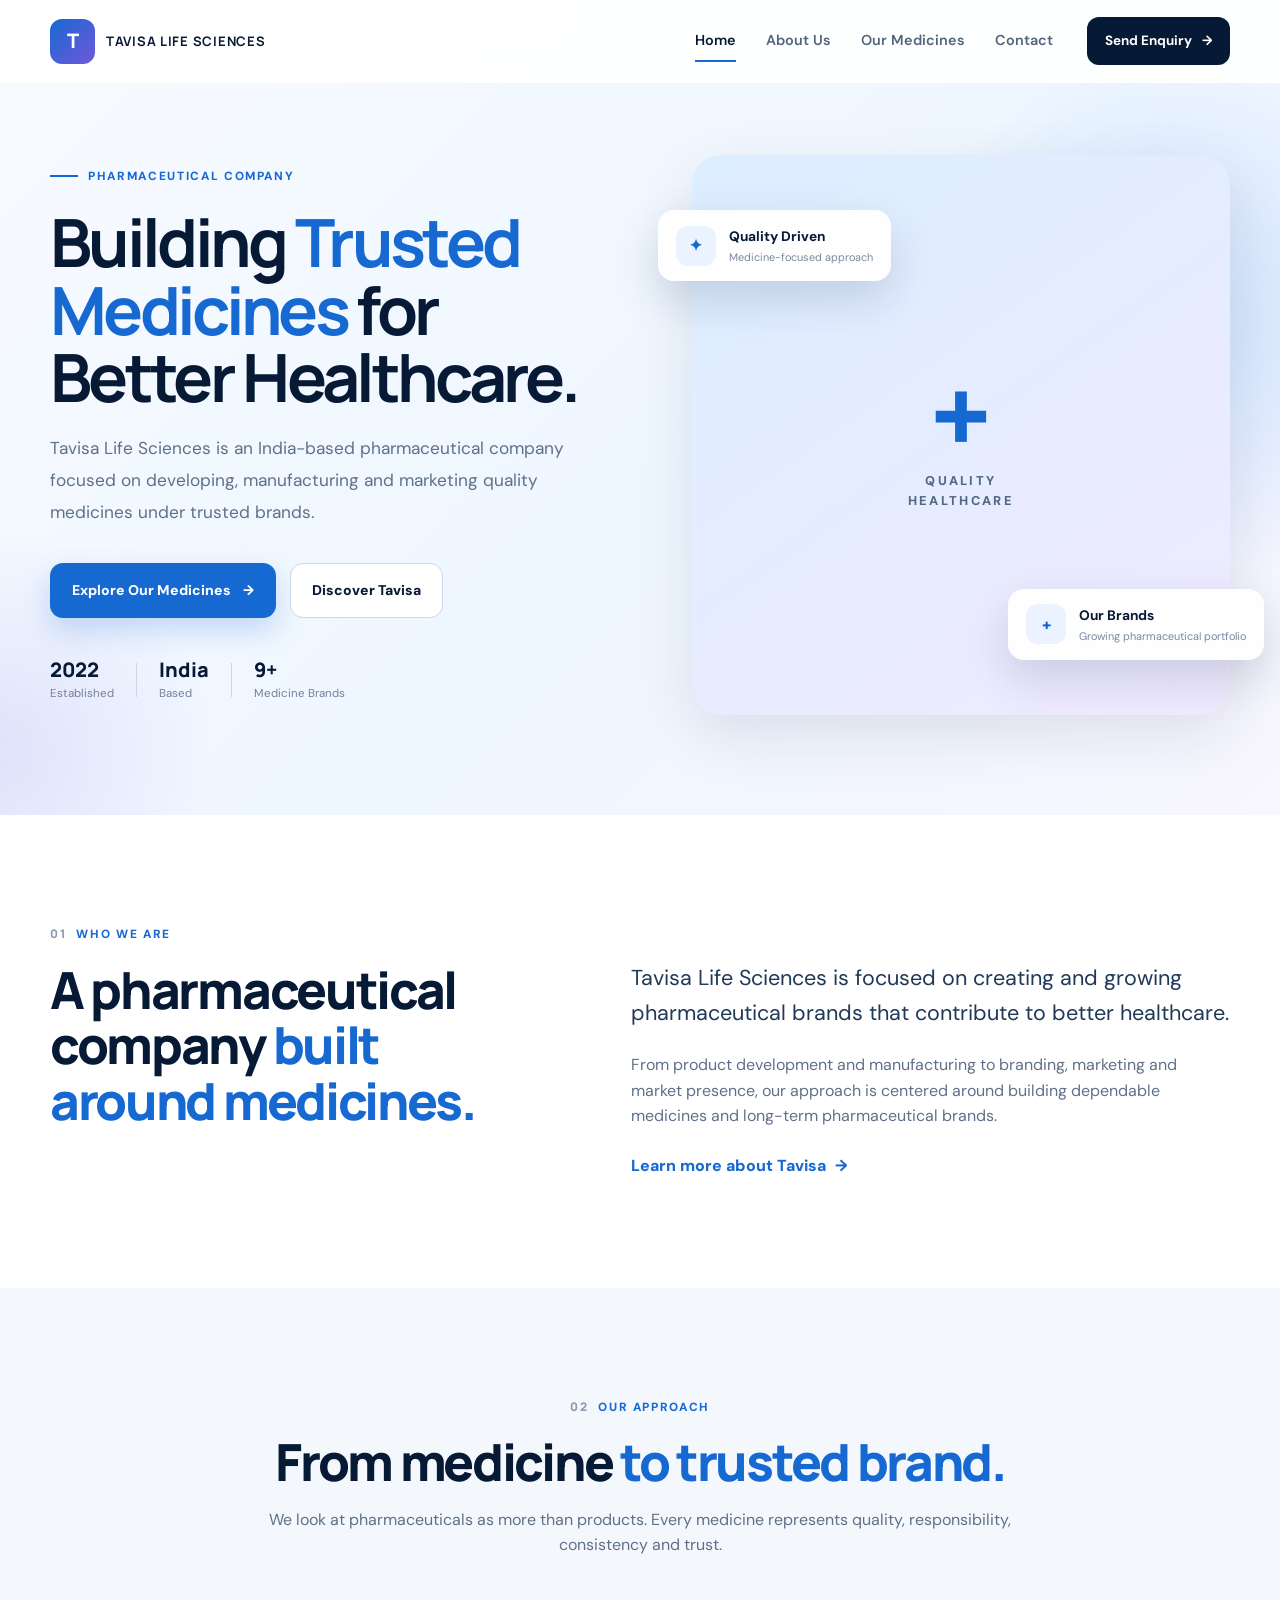
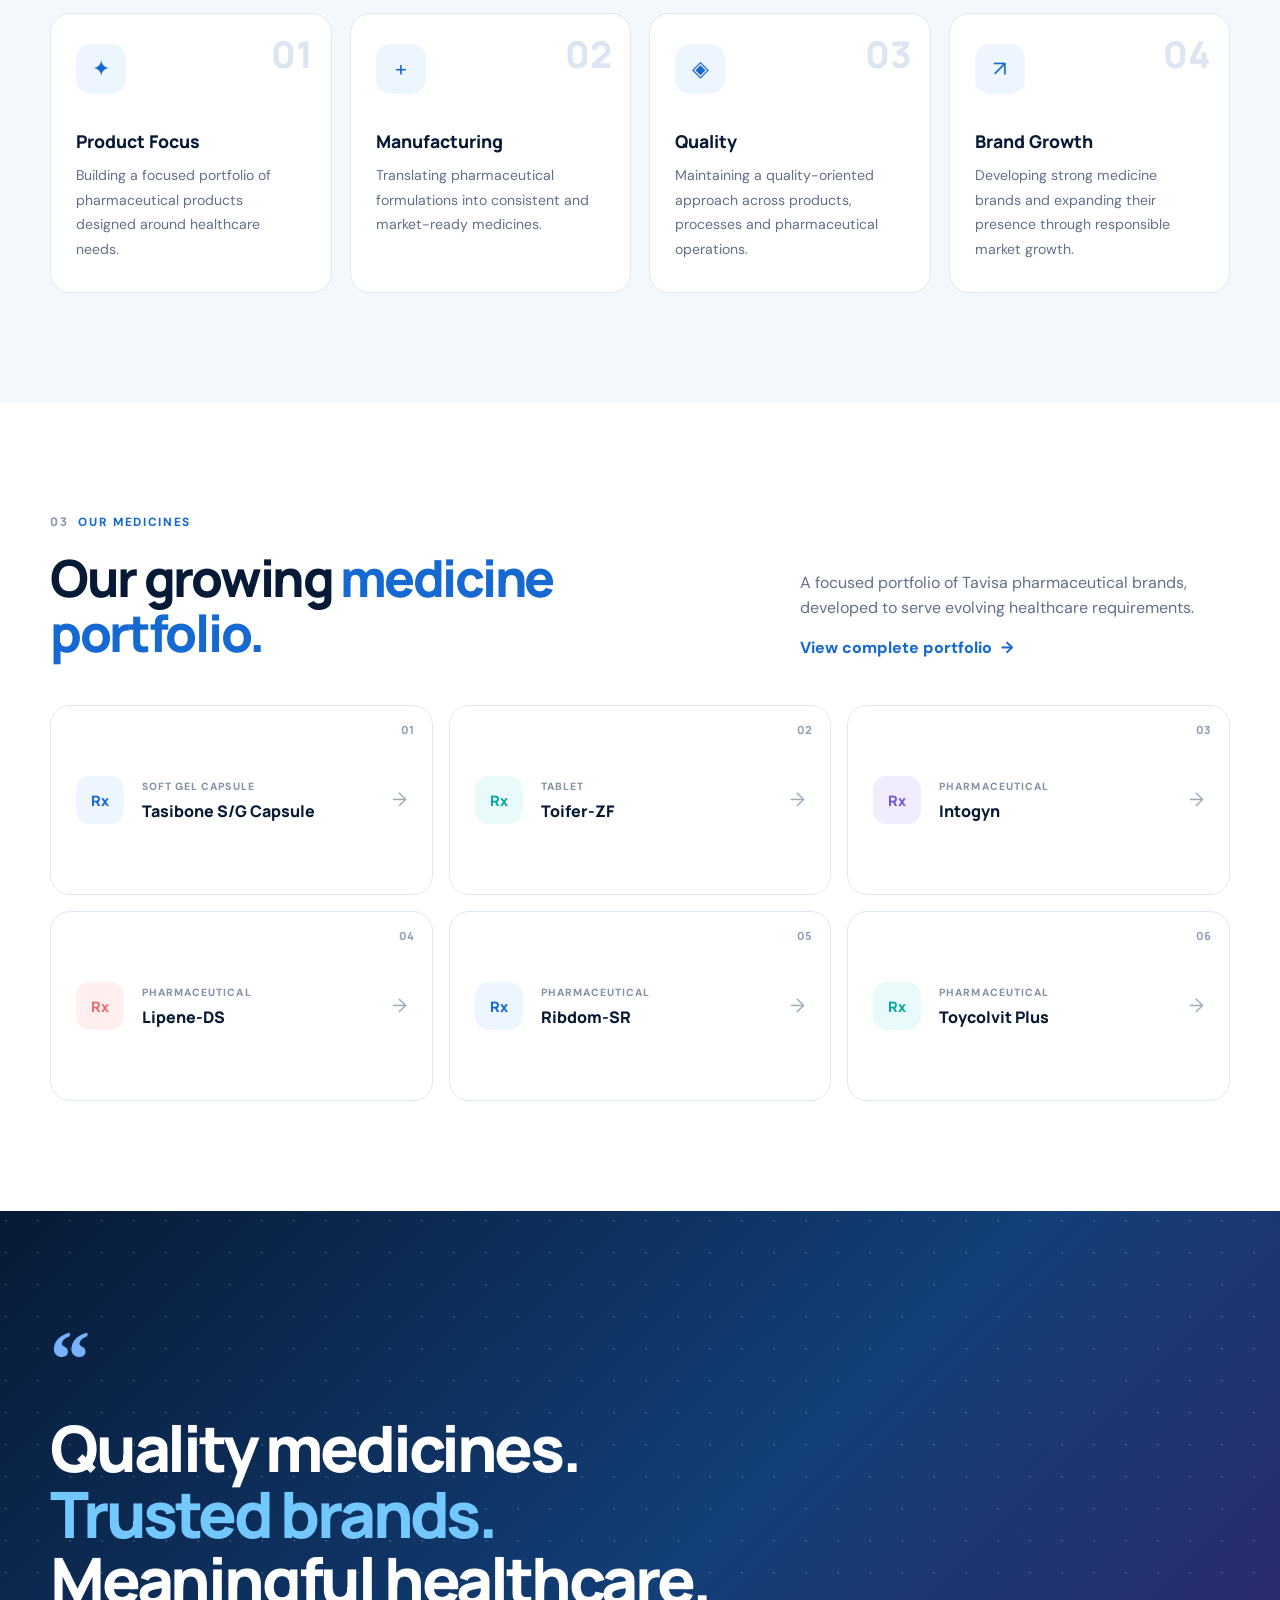
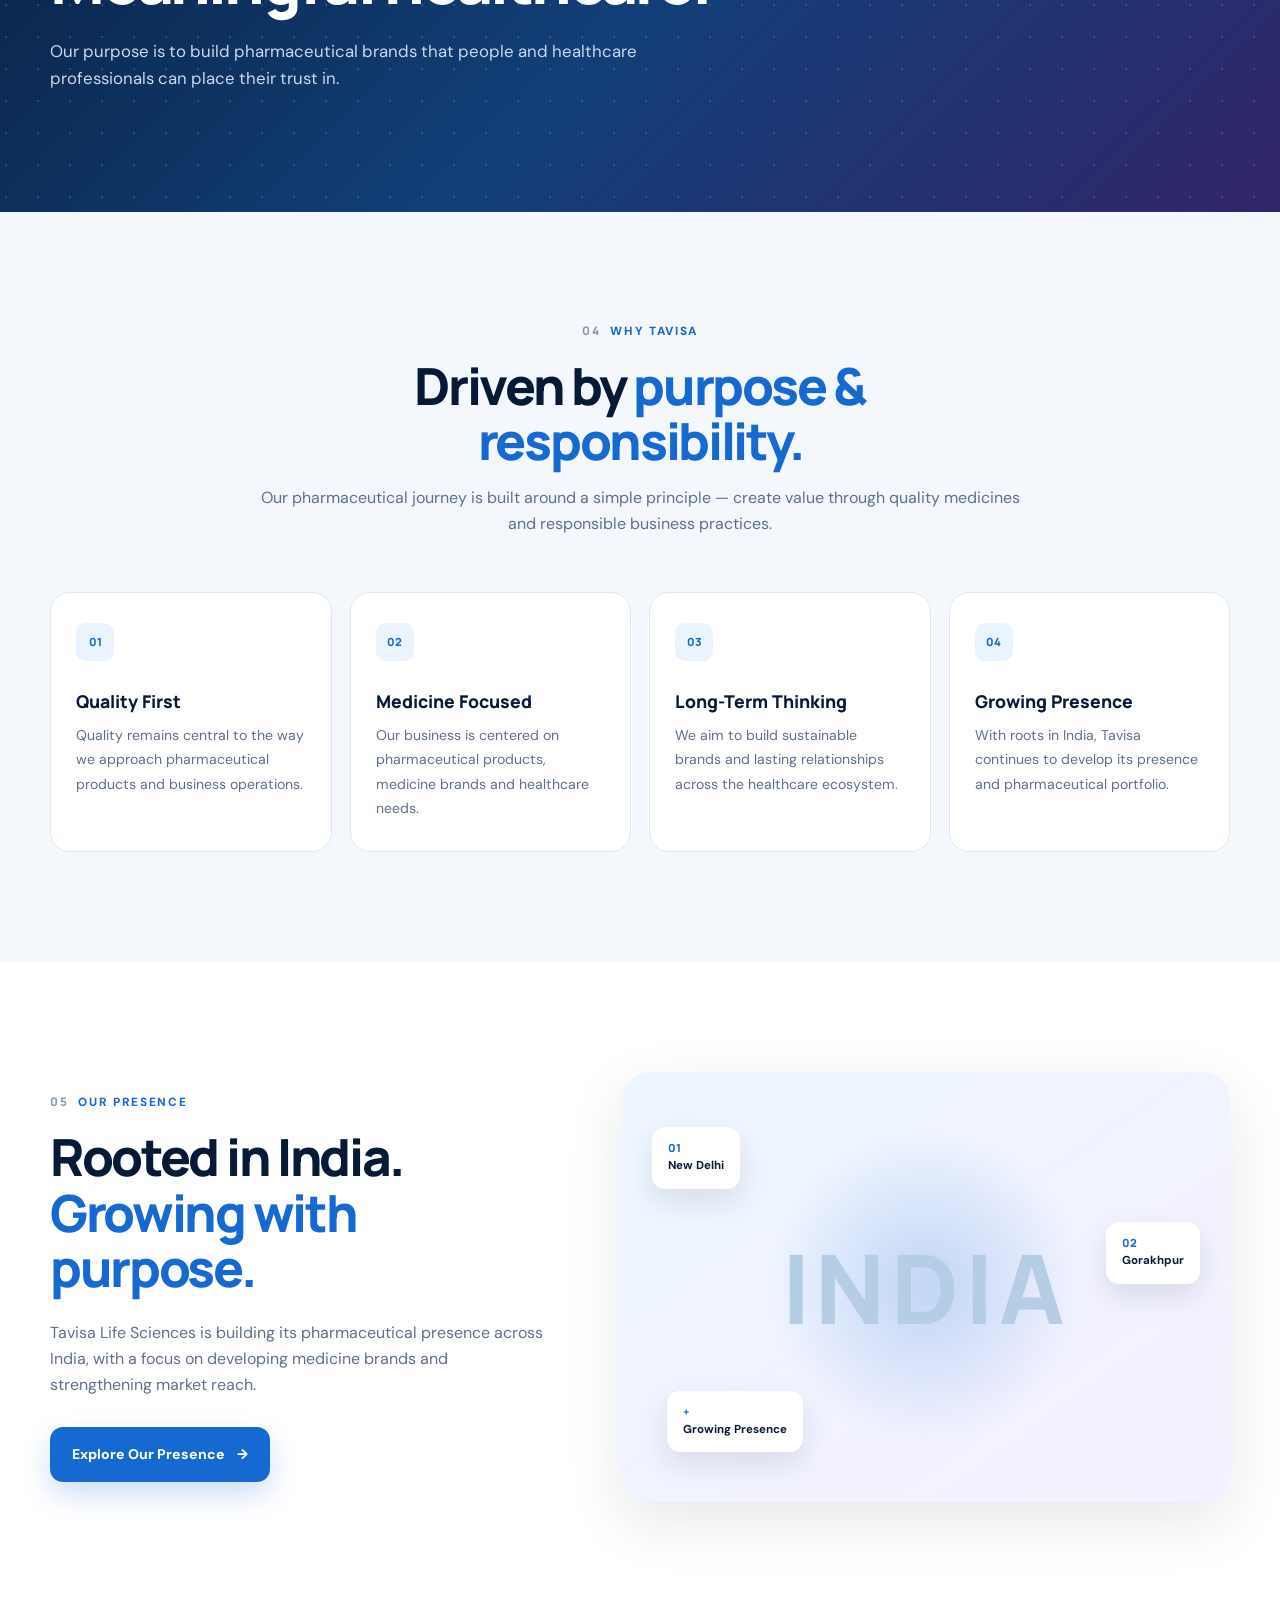
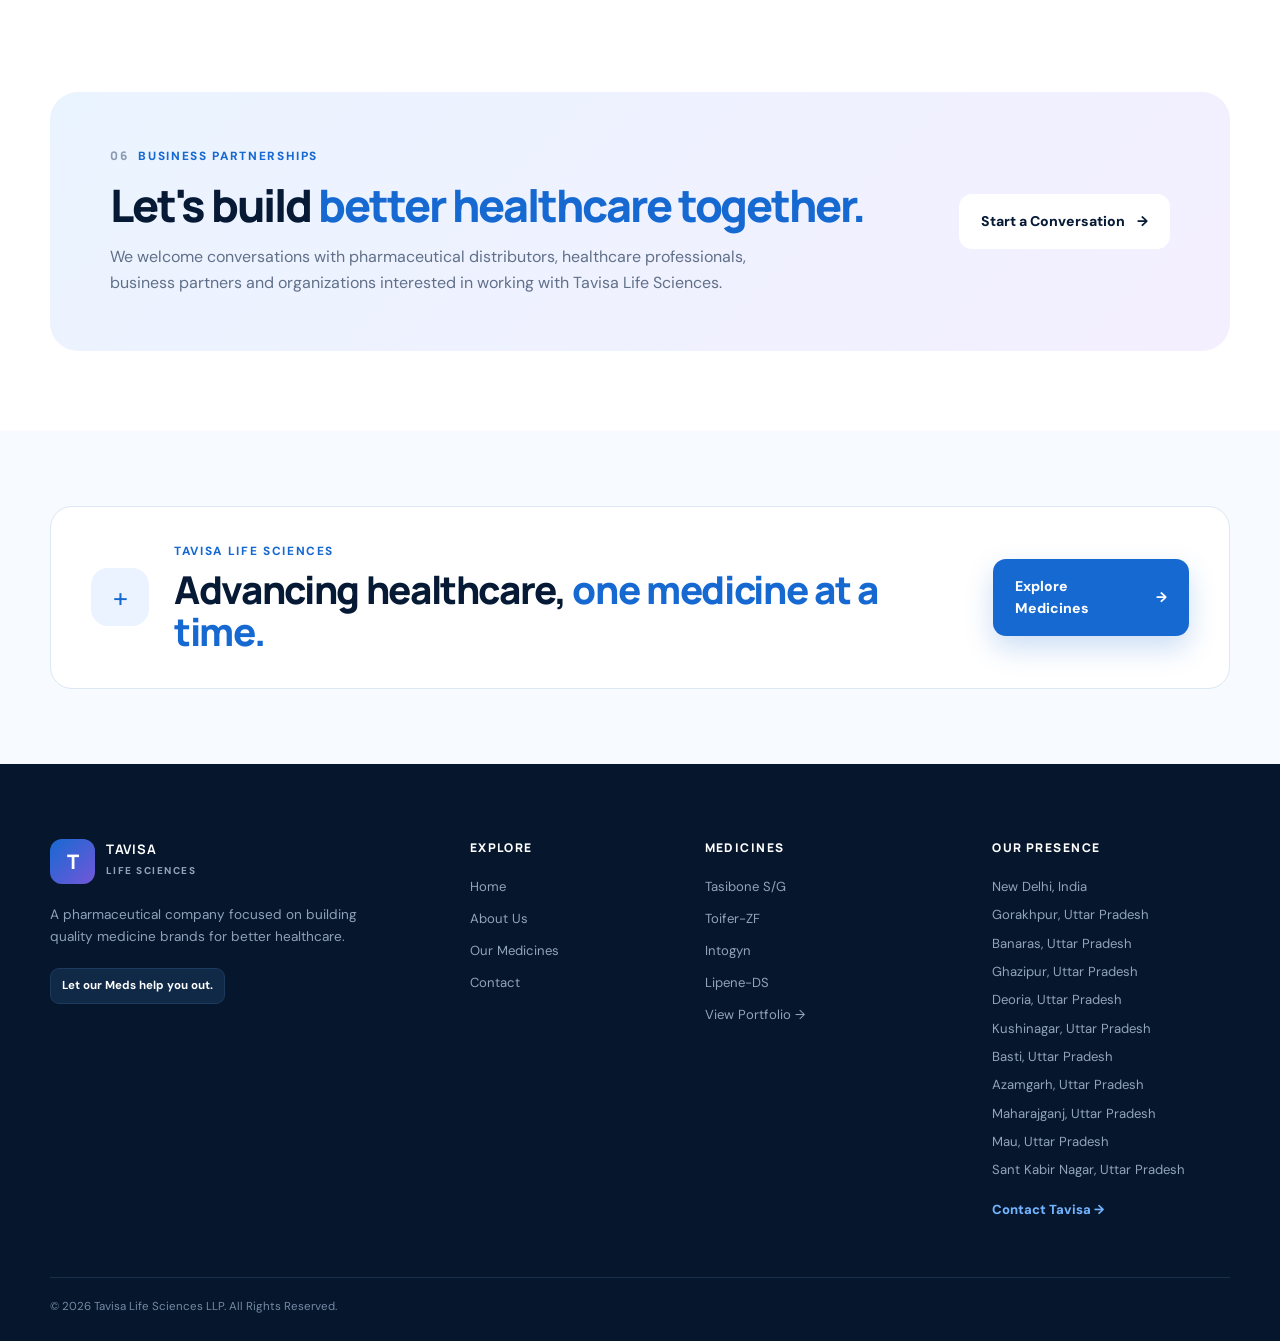
==== commit e560d98d: "Update" ====
--- a/index.html
+++ b/index.html
@@ -888,7 +888,7 @@
             <div class="footer-contact">
 
                 <h4>
-                        Presence
+                       Our Presence
                     </h4>
 
                     <p>
@@ -900,6 +900,18 @@
                     </p>
 
                     <p>
+                        Banaras, Uttar Pradesh
+                    </p>
+
+                    <p>
+                        Ghazipur, Uttar Pradesh
+                    </p>
+
+                    <p>
+                        Deoria, Uttar Pradesh
+                    </p>
+                
+                    <p>
                         Kushinagar, Uttar Pradesh
                     </p>
 
@@ -908,7 +920,7 @@
                     </p>
 
                     <p>
-                        Partawal, Uttar Pradesh
+                        Azamgarh, Uttar Pradesh
                     </p>
 
                     <p>
@@ -920,7 +932,7 @@
                     </p>
 
                     <p>
-                        Mubarakpur, Uttar Pradesh
+                        Sant Kabir Nagar, Uttar Pradesh
                     </p>
 
                 <a href="contact.html">
@@ -938,10 +950,6 @@
                 © <span id="currentYear"></span>
                 Tavisa Life Sciences LLP.
                 All Rights Reserved.
-            </p>
-
-            <p>
-                Pharmaceutical Manufacturing
             </p>
 
         </div>
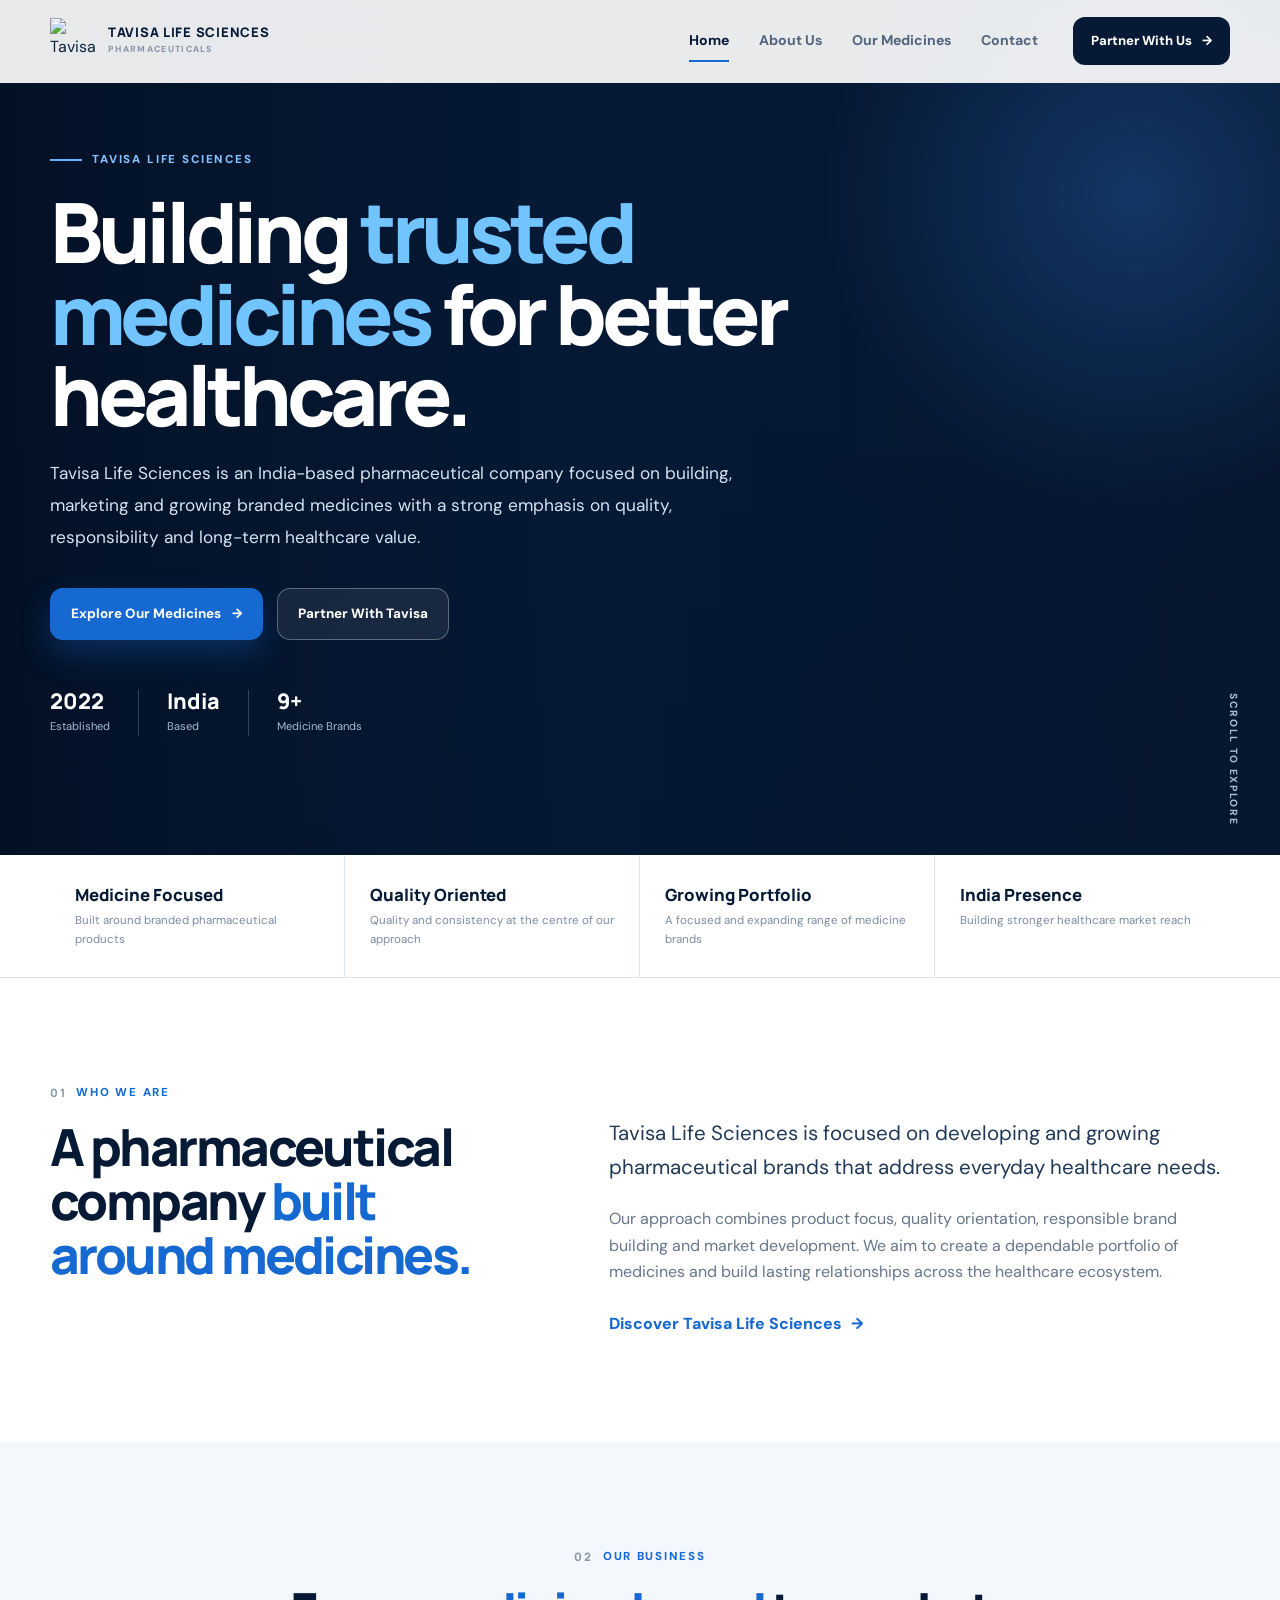
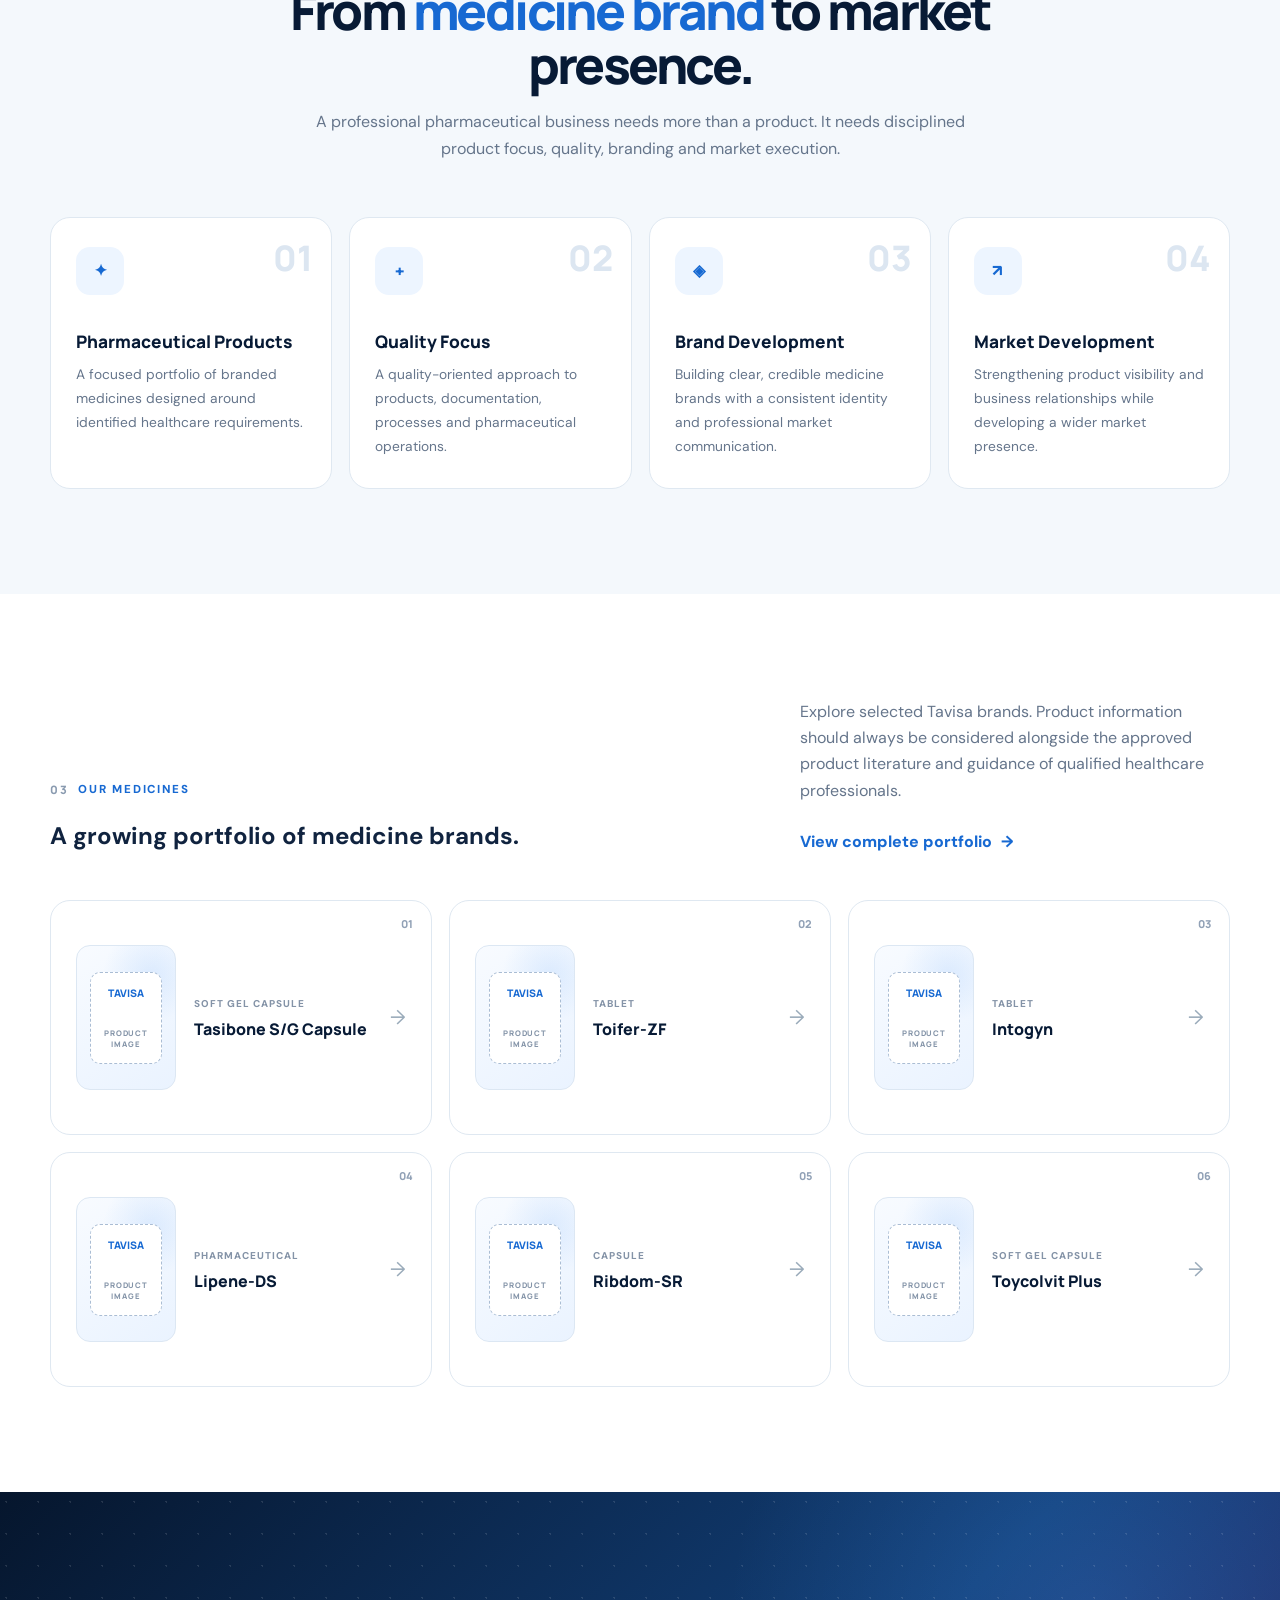
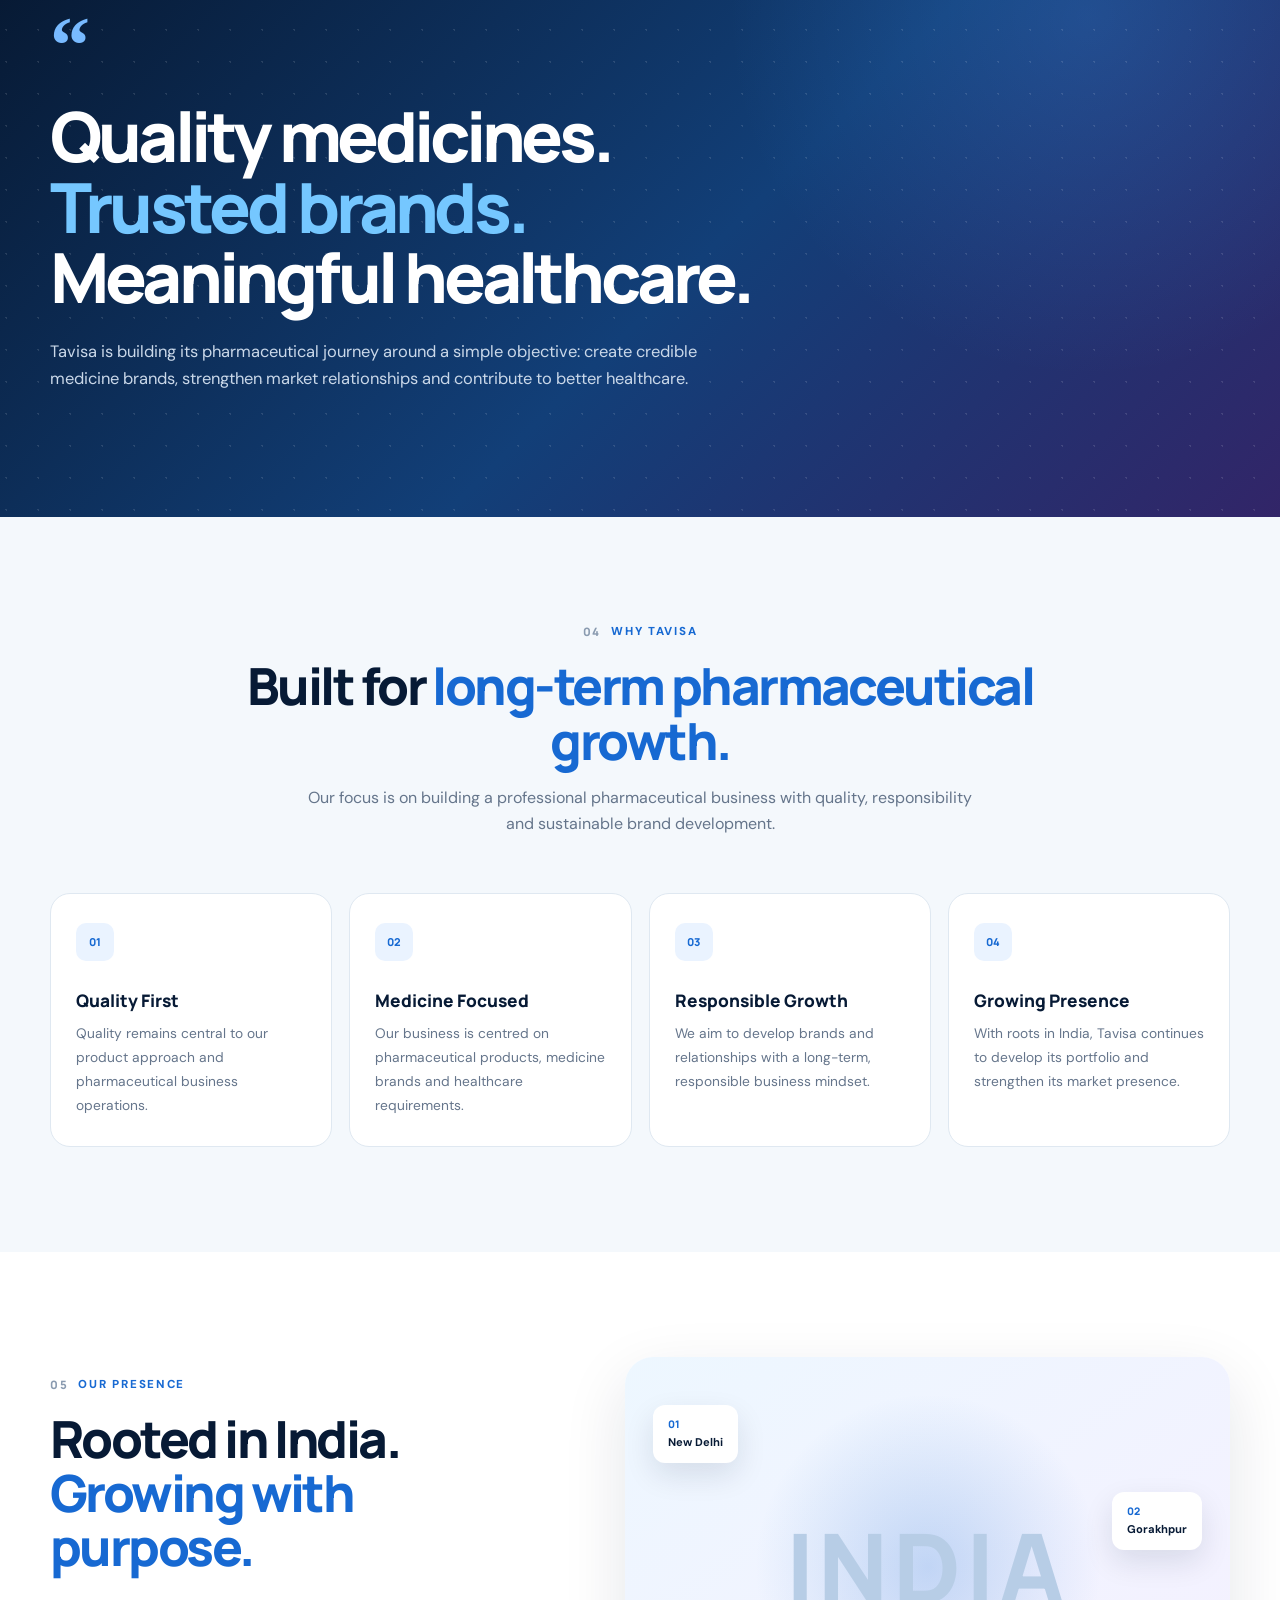
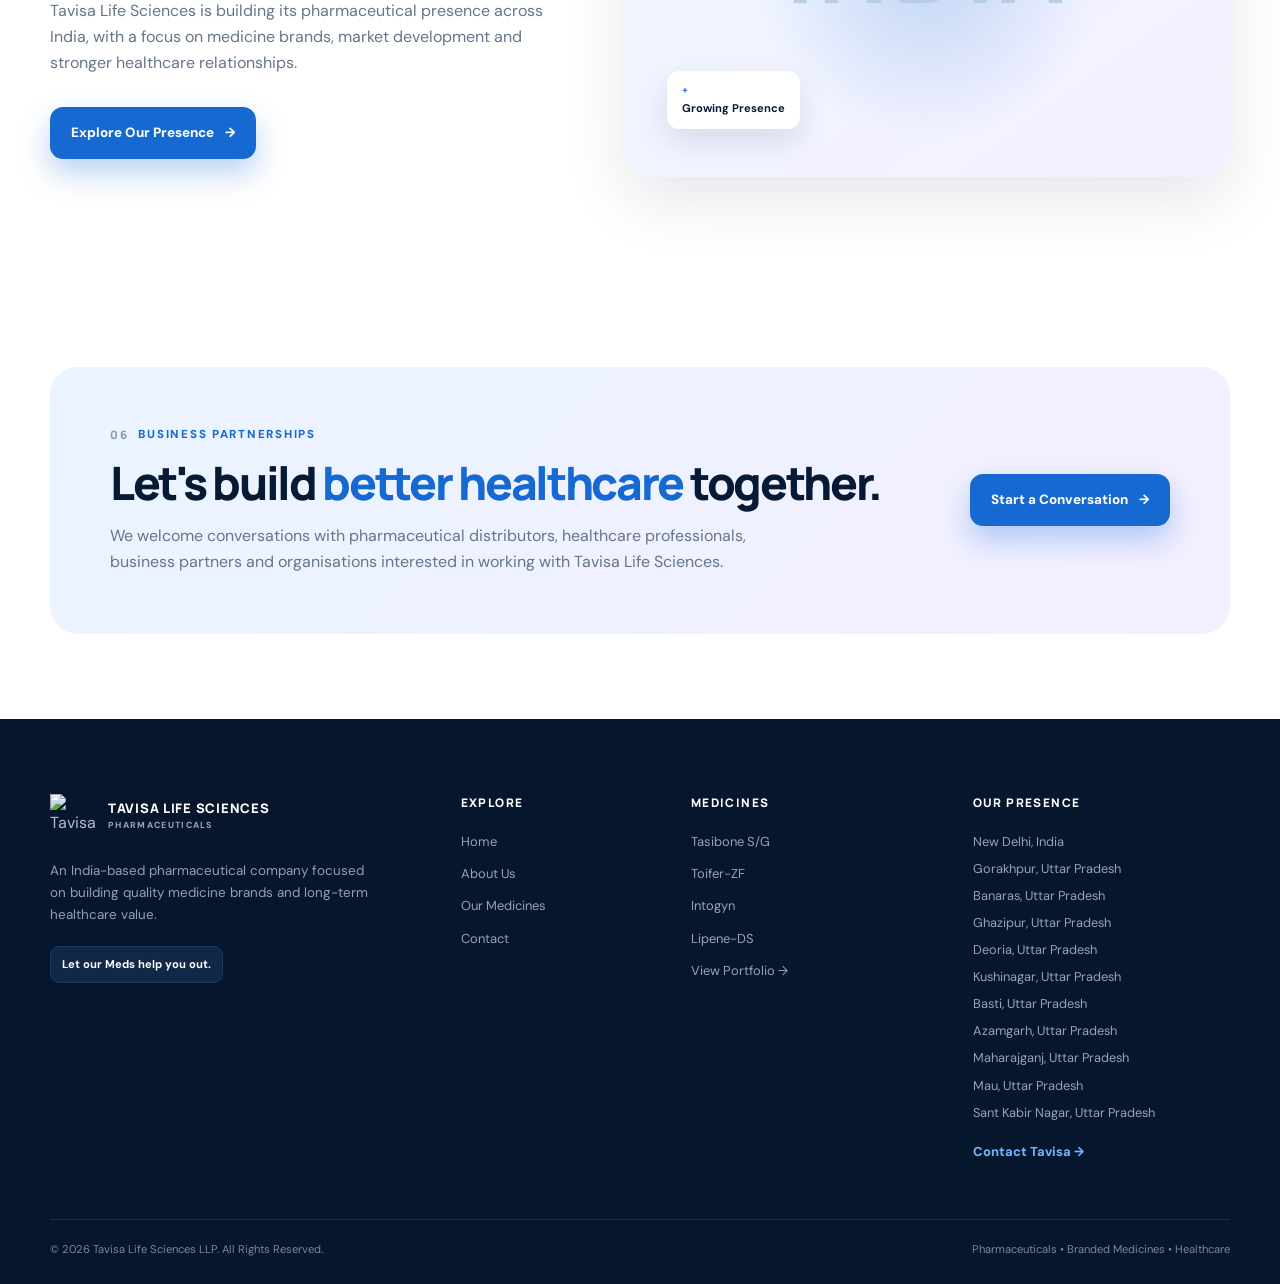
==== commit b193ef6a: "Update" ====
--- a/index.html
+++ b/index.html
@@ -1,1009 +1,1594 @@
 <!DOCTYPE html>
 <html lang="en">
 <head>
-    <meta charset="UTF-8">
-    <meta name="viewport" content="width=device-width, initial-scale=1.0">
-
-    <title>Tavisa Life Sciences | Pharmaceutical Company & Branded Medicines</title>
-
-    <meta name="description"
-          content="Tavisa Life Sciences is an India-based pharmaceutical company focused on developing, manufacturing and marketing quality medicines under trusted brands.">
-
-    <meta name="keywords"
-          content="Tavisa Life Sciences, pharmaceutical company, medicines, pharmaceutical manufacturing, branded medicines, pharma India">
-
-    <meta name="author" content="Tavisa Life Sciences LLP">
-
-    <!-- Google Fonts -->
-    <link rel="preconnect" href="https://fonts.googleapis.com">
-    <link rel="preconnect" href="https://fonts.gstatic.com" crossorigin>
-
-    <link href="https://fonts.googleapis.com/css2?family=DM+Sans:wght@400;500;600;700&family=Manrope:wght@600;700;800&display=swap"
-          rel="stylesheet">
+<meta charset="UTF-8">
+<meta name="viewport" content="width=device-width, initial-scale=1.0">
+
+<title>Tavisa Life Sciences | Branded Medicines & Pharmaceutical Healthcare</title>
+
+<meta name="description" content="Tavisa Life Sciences is an India-based pharmaceutical company focused on building, marketing and growing branded medicines for better healthcare.">
+<meta name="keywords" content="Tavisa Life Sciences, pharmaceutical company, branded medicines, pharma India, medicines, healthcare">
+<meta name="author" content="Tavisa Life Sciences LLP">
+
+<link rel="preconnect" href="https://fonts.googleapis.com">
+<link rel="preconnect" href="https://fonts.gstatic.com" crossorigin>
+<link href="https://fonts.googleapis.com/css2?family=DM+Sans:wght@400;500;600;700&family=Manrope:wght@600;700;800&display=swap" rel="stylesheet">
+
 <style>
-:root{--navy:#071a35;--navy2:#0d2850;--blue:#1769d2;--blue2:#2f86f6;--teal:#08a7a0;--violet:#7357d9;--coral:#e86d68;--ink:#10233f;--muted:#607089;--line:#dce5f0;--soft:#f4f8fc;--white:#fff;--shadow:0 20px 60px rgba(7,26,53,.10);--radius:22px}
-*{box-sizing:border-box;margin:0;padding:0}html{scroll-behavior:smooth}body{font-family:"DM Sans",Arial,sans-serif;color:var(--ink);background:#fff;line-height:1.6;overflow-x:hidden}a{color:inherit;text-decoration:none}img{max-width:100%;display:block}.container{width:min(1180px,calc(100% - 40px));margin:auto}.section{padding:110px 0}.site-header{position:fixed;inset:0 0 auto;z-index:1000;background:rgba(255,255,255,.92);backdrop-filter:blur(16px);border-bottom:1px solid transparent;transition:.3s}.site-header.scrolled{box-shadow:0 8px 30px rgba(7,26,53,.08);border-color:#e8eef5}.nav-container{height:82px;display:flex;align-items:center;gap:34px}.brand{display:inline-flex;align-items:center;gap:11px;min-width:max-content}.brand-mark{width:45px;height:45px;display:grid;place-items:center;flex:none}.brand-mark img{width:45px;height:45px;object-fit:contain}.brand-mark.logo-fallback{border-radius:12px;background:linear-gradient(135deg,var(--blue),var(--violet));color:#fff;font-family:Manrope,sans-serif;font-weight:800}.brand-mark.logo-fallback:after{content:"T";font-size:20px}.brand-text strong{display:block;font-family:Manrope,Arial,sans-serif;font-size:.82rem;letter-spacing:.055em;line-height:1.1;color:var(--navy);white-space:nowrap}.main-nav{display:flex;align-items:center;gap:30px;margin-left:auto}.main-nav a{font-size:.9rem;font-weight:600;color:#51637d;position:relative;padding:29px 0}.main-nav a:after{content:"";position:absolute;left:0;right:100%;bottom:20px;height:2px;background:var(--blue);transition:.25s}.main-nav a:hover,.main-nav a.active{color:var(--navy)}.main-nav a:hover:after,.main-nav a.active:after{right:0}.nav-cta{display:inline-flex;align-items:center;gap:10px;background:var(--navy);color:#fff;padding:13px 18px;border-radius:12px;font-weight:700;font-size:.84rem;transition:.25s}.nav-cta:hover{background:var(--blue);transform:translateY(-2px)}.menu-toggle{display:none;border:0;background:transparent;width:42px;height:42px;padding:8px;margin-left:auto;cursor:pointer}.menu-toggle span{display:block;height:2px;background:var(--navy);margin:6px 0;transition:.25s}.menu-toggle.active span:nth-child(1){transform:translateY(8px) rotate(45deg)}.menu-toggle.active span:nth-child(2){opacity:0}.menu-toggle.active span:nth-child(3){transform:translateY(-8px) rotate(-45deg)}
-.hero-section{min-height:760px;padding:155px 0 100px;position:relative;overflow:hidden;background:linear-gradient(135deg,#f8fbff 0%,#eef6ff 55%,#f8f6ff 100%)}.hero-bg-shape{position:absolute;border-radius:50%;filter:blur(2px);pointer-events:none}.shape-one{width:560px;height:560px;right:-180px;top:40px;background:radial-gradient(circle,rgba(47,134,246,.18),rgba(47,134,246,0) 68%)}.shape-two{width:450px;height:450px;left:-230px;bottom:-160px;background:radial-gradient(circle,rgba(115,87,217,.13),rgba(115,87,217,0) 68%)}.hero-container{display:grid;grid-template-columns:1.03fr .97fr;align-items:center;gap:70px;position:relative;z-index:2}.eyebrow,.section-label{display:flex;align-items:center;gap:10px;color:var(--blue);font-size:.74rem;font-weight:800;letter-spacing:.14em}.eyebrow span{width:28px;height:2px;background:var(--blue)}.hero-content h1{font-family:Manrope,Arial,sans-serif;font-size:clamp(2.8rem,5.2vw,5.2rem);line-height:1.02;letter-spacing:-.055em;color:var(--navy);margin:22px 0}.hero-content h1 span,.section-heading h2 span,.intro-grid h2 span,.portfolio-header h2 span,.presence-content h2 span,.partnership-box h2 span,.final-cta h2 span{color:var(--blue)}.hero-description{max-width:650px;color:#5f7189;font-size:1.08rem;line-height:1.85}.hero-buttons{display:flex;gap:14px;flex-wrap:wrap;margin:34px 0}.btn{display:inline-flex;align-items:center;justify-content:center;gap:12px;border-radius:13px;padding:15px 21px;font-weight:800;font-size:.88rem;transition:.25s;border:1px solid transparent}.btn-primary{background:var(--blue);color:#fff;box-shadow:0 12px 28px rgba(23,105,210,.22)}.btn-primary:hover{background:var(--navy);transform:translateY(-2px)}.btn-outline{background:#fff;border-color:#cbd8e7;color:var(--navy)}.btn-outline:hover{border-color:var(--blue);color:var(--blue);transform:translateY(-2px)}.btn-light{background:#fff;color:var(--navy)}.btn-light:hover{transform:translateY(-2px);box-shadow:0 12px 25px rgba(0,0,0,.12)}.hero-trust{display:flex;align-items:center;gap:22px;margin-top:38px}.trust-item strong{display:block;font:800 1.25rem Manrope,Arial,sans-serif;color:var(--navy)}.trust-item span{display:block;color:#72829a;font-size:.72rem;margin-top:2px}.trust-divider{width:1px;height:34px;background:#ccd7e4}.hero-image-wrapper{height:560px;border-radius:30px;overflow:visible;position:relative;background:linear-gradient(145deg,#dceeff,#f0eaff);box-shadow:var(--shadow)}.hero-image-wrapper>img{width:100%;height:100%;object-fit:cover;border-radius:30px}.hero-image-fallback{position:absolute;inset:0;border-radius:30px;display:grid;place-items:center;align-content:center;text-align:center;background:linear-gradient(145deg,#dceeff,#f0eaff);color:var(--navy)}.medical-cross{font:800 7rem Manrope;color:var(--blue);line-height:1}.hero-image-fallback span{font-weight:800;letter-spacing:.18em;font-size:.8rem;color:#536983}.hero-image-wrapper>img:not([src])+.hero-image-fallback{display:grid}.hero-floating-card{position:absolute;display:flex;align-items:center;gap:13px;background:rgba(255,255,255,.96);padding:15px 18px;border-radius:16px;box-shadow:0 18px 45px rgba(7,26,53,.15);min-width:205px}.card-top{left:-34px;top:55px}.card-bottom{right:-34px;bottom:55px}.floating-icon,.medicine-icon{width:40px;height:40px;border-radius:12px;display:grid;place-items:center;background:#eaf3ff;color:var(--blue);font-weight:900}.hero-floating-card strong{display:block;font-size:.86rem;color:var(--navy)}.hero-floating-card small{display:block;color:#7889a0;font-size:.68rem;margin-top:2px}
-.intro-section{background:#fff}.intro-grid{display:grid;grid-template-columns:.9fr 1.1fr;gap:90px;align-items:start}.section-label span{font-family:Manrope;color:#8a9ab0}.intro-grid h2,.portfolio-header h2,.presence-content h2{font:800 clamp(2.2rem,4vw,4rem)/1.08 Manrope;color:var(--navy);letter-spacing:-.045em;margin-top:18px}.intro-copy{padding-top:36px}.large-text{font-size:1.35rem;line-height:1.6;color:#203957;margin-bottom:22px}.intro-copy p:not(.large-text){color:var(--muted);max-width:620px}.text-link{display:inline-flex;gap:9px;color:var(--blue);font-weight:800;margin-top:24px}.text-link:hover span{transform:translateX(5px)}.text-link span{transition:.2s}
-.journey-section,.why-section{background:var(--soft)}.section-heading{text-align:center;max-width:760px;margin:0 auto 55px}.section-heading .section-label{justify-content:center}.section-heading h2{font:800 clamp(2.2rem,4vw,3.8rem)/1.08 Manrope;color:var(--navy);letter-spacing:-.045em;margin:17px 0}.section-heading>p{color:var(--muted);font-size:1rem}.journey-grid{display:grid;grid-template-columns:repeat(4,1fr);gap:18px}.journey-card{background:#fff;border:1px solid #e0e8f1;border-radius:20px;padding:30px 25px;min-height:280px;position:relative;overflow:hidden;transition:.3s}.journey-card:hover,.why-card:hover{transform:translateY(-7px);box-shadow:var(--shadow)}.journey-number{font:800 2.3rem Manrope;color:#dce6f2;position:absolute;right:18px;top:15px}.journey-icon{width:50px;height:50px;border-radius:15px;background:#edf5ff;color:var(--blue);display:grid;place-items:center;font-size:1.35rem;margin-bottom:35px}.journey-card h3,.why-card h3{font:800 1.1rem Manrope;color:var(--navy);margin-bottom:10px}.journey-card p,.why-card p{color:var(--muted);font-size:.88rem;line-height:1.75}
-.portfolio-section{background:#fff}.portfolio-header{display:flex;justify-content:space-between;align-items:end;gap:40px;margin-bottom:45px}.portfolio-header>div:last-child{max-width:430px;color:var(--muted)}.portfolio-header .text-link{margin-top:14px}.medicine-grid{display:grid;grid-template-columns:repeat(3,1fr);gap:16px}.medicine-card{min-height:190px;border:1px solid #e0e8f1;border-radius:20px;padding:25px;display:grid;grid-template-columns:auto 1fr auto;gap:18px;align-items:center;position:relative;overflow:hidden;background:#fff;transition:.3s}.medicine-card:before{content:"";position:absolute;inset:0 auto 0 0;width:4px;background:var(--blue);transform:scaleY(0);transform-origin:bottom;transition:.3s}.medicine-card:hover{transform:translateY(-5px);box-shadow:0 18px 45px rgba(7,26,53,.09);border-color:#cbd9e8}.medicine-card:hover:before{transform:scaleY(1)}.medicine-index{font:800 .7rem Manrope;color:#91a1b6;position:absolute;top:16px;right:18px}.medicine-symbol{width:48px;height:48px;border-radius:14px;display:grid;place-items:center;background:#edf5ff;color:var(--blue);font:800 .9rem Manrope}.medicine-symbol.teal{background:#e8fbfa;color:var(--teal)}.medicine-symbol.violet{background:#f1edff;color:var(--violet)}.medicine-symbol.coral{background:#fff0ef;color:var(--coral)}.medicine-card small{display:block;color:#8393a7;font-size:.65rem;font-weight:800;letter-spacing:.1em;margin-bottom:5px}.medicine-card h3{font:800 1rem Manrope;color:var(--navy);padding-right:20px}.medicine-arrow{font-size:1.2rem;color:#9aabba;transition:.2s}.medicine-card:hover .medicine-arrow{color:var(--blue);transform:translateX(4px)}
-.brand-statement{padding:120px 0;background:linear-gradient(135deg,#071a35,#123f78 55%,#322568);color:#fff;position:relative;overflow:hidden}.brand-statement-pattern{position:absolute;inset:0;opacity:.18;background-image:radial-gradient(circle at 20% 30%,#fff 1px,transparent 1px);background-size:32px 32px}.brand-statement-content{max-width:850px;position:relative}.quote-mark{font:800 5rem Georgia;color:#77b3ff;line-height:.7;margin-bottom:28px}.brand-statement h2{font:800 clamp(2.6rem,5vw,5rem)/1.03 Manrope;letter-spacing:-.05em}.brand-statement h2 span{color:#73c9ff}.brand-statement p{max-width:650px;color:#cbd9ec;margin-top:25px;font-size:1.05rem}
-.why-grid{display:grid;grid-template-columns:repeat(4,1fr);gap:18px}.why-card{background:#fff;border:1px solid #dfe8f1;border-radius:20px;padding:30px 25px;transition:.3s;min-height:235px}.why-icon{display:inline-grid;place-items:center;width:38px;height:38px;border-radius:10px;background:#eaf3ff;color:var(--blue);font:800 .7rem Manrope;margin-bottom:28px}
-.presence-section{background:#fff}.presence-grid{display:grid;grid-template-columns:.9fr 1.1fr;gap:75px;align-items:center}.presence-content h2{max-width:620px}.presence-content p{color:var(--muted);max-width:560px;margin:25px 0 30px}.india-card{min-height:430px;border-radius:28px;background:linear-gradient(145deg,#edf7ff,#f5f0ff);position:relative;overflow:hidden;display:grid;place-items:center;box-shadow:var(--shadow)}.india-glow{position:absolute;width:330px;height:330px;border-radius:50%;background:radial-gradient(circle,rgba(23,105,210,.22),transparent 68%)}.india-map-placeholder{font:800 6rem Manrope;color:#b6cde6;letter-spacing:.06em;position:relative}.presence-stat{position:absolute;background:#fff;padding:13px 16px;border-radius:13px;box-shadow:0 12px 30px rgba(7,26,53,.11)}.presence-stat strong{display:block;color:var(--blue);font:800 .7rem Manrope}.presence-stat span{display:block;color:var(--navy);font-size:.72rem;font-weight:700;margin-top:2px}.stat-one{top:55px;left:30px}.stat-two{right:30px;top:150px}.stat-three{left:45px;bottom:50px}
-.partnership-section{padding:80px 0;background:#fff}.partnership-box{border-radius:28px;padding:55px 60px;background:linear-gradient(135deg,#eaf4ff,#f4efff);display:flex;align-items:center;justify-content:space-between;gap:40px}.partnership-box h2{font:800 clamp(2rem,3.5vw,3.4rem)/1.08 Manrope;color:var(--navy);letter-spacing:-.045em;margin:15px 0}.partnership-box p{max-width:650px;color:var(--muted)}.final-cta{padding:75px 0;background:#f7faff}.final-cta-inner{display:flex;align-items:center;gap:25px;padding:35px 40px;border:1px solid #dce7f3;border-radius:22px;background:#fff}.final-cta-icon{width:58px;height:58px;border-radius:17px;background:#eaf3ff;color:var(--blue);display:grid;place-items:center;font-size:1.7rem;flex:none}.final-cta h2{font:800 clamp(1.55rem,3vw,2.5rem)/1.1 Manrope;color:var(--navy);letter-spacing:-.035em;margin-top:8px}.final-cta .btn{margin-left:auto}
-.site-footer{background:#06162d;color:#aebed2;padding:75px 0 25px}.footer-grid{display:grid;grid-template-columns:1.4fr .7fr .9fr .9fr;gap:50px}.footer-logo .brand-text strong{color:#fff;font-size:.82rem}.footer-logo .brand-text small{color:#91a4bc;font-size:.62rem;letter-spacing:.15em;font-weight:800}.footer-brand>p{max-width:310px;color:#8ea1ba;font-size:.85rem;margin:20px 0}.footer-tagline{display:inline-block;color:#fff;background:#102947;border:1px solid #1b3a5e;padding:8px 11px;border-radius:9px;font-size:.72rem;font-weight:700}.footer-links h4,.footer-contact h4{color:#fff;font:800 .75rem Manrope;letter-spacing:.12em;text-transform:uppercase;margin-bottom:20px}.footer-links a{display:block;font-size:.82rem;margin:11px 0;color:#91a4bc;transition:.2s}.footer-links a:hover,.footer-contact a:hover{color:#fff}.footer-contact p{font-size:.82rem;line-height:1.7;color:#91a4bc;margin-bottom:6px}.footer-contact a{display:inline-block;color:#73b4ff;font-size:.82rem;font-weight:800;margin-top:12px}.footer-bottom{border-top:1px solid #19304d;margin-top:55px;padding-top:20px;display:flex;justify-content:space-between;gap:20px;font-size:.72rem;color:#7489a3}
-.reveal{opacity:0;transform:translateY(22px);transition:opacity .7s ease,transform .7s ease}.reveal.visible{opacity:1;transform:none}@media(prefers-reduced-motion:reduce){html{scroll-behavior:auto}.reveal{opacity:1;transform:none;transition:none}}
-@media(max-width:1000px){.main-nav{gap:20px}.nav-cta{display:none}.hero-container,.presence-grid,.intro-grid{grid-template-columns:1fr;gap:50px}.hero-section{padding-top:135px}.hero-content{text-align:center}.eyebrow,.hero-buttons,.hero-trust{justify-content:center}.hero-description{margin:auto}.hero-image-wrapper{max-width:680px;width:100%;margin:auto}.journey-grid,.why-grid{grid-template-columns:repeat(2,1fr)}.portfolio-header{align-items:start}.medicine-grid{grid-template-columns:repeat(2,1fr)}.intro-copy{padding-top:0}.presence-content{text-align:center}.presence-content .section-label{justify-content:center}.presence-content p{margin-left:auto;margin-right:auto}.presence-content .btn{margin:auto}.footer-grid{grid-template-columns:1.4fr 1fr 1fr;}.footer-contact{grid-column:1/-1}}
-@media(max-width:720px){.container{width:min(100% - 28px,600px)}.nav-container{height:70px}.brand-mark,.brand-mark img{width:40px;height:40px}.brand-text strong{font-size:.7rem}.menu-toggle{display:block}.main-nav{position:absolute;top:70px;left:14px;right:14px;display:none;flex-direction:column;align-items:stretch;gap:0;padding:12px;background:#fff;border:1px solid #e1e8f0;border-radius:16px;box-shadow:0 18px 40px rgba(7,26,53,.12)}.main-nav.open{display:flex}.main-nav a{padding:13px 15px;border-radius:9px}.main-nav a:hover{background:#f3f7fc}.main-nav a:after{display:none}.hero-section{min-height:auto;padding:115px 0 75px}.hero-content h1{font-size:clamp(2.35rem,12vw,3.8rem)}.hero-description{font-size:.95rem}.hero-trust{gap:12px}.trust-divider{height:28px}.hero-image-wrapper{height:410px}.card-top{left:10px;top:20px}.card-bottom{right:10px;bottom:20px}.hero-floating-card{min-width:180px;padding:11px 13px}.floating-icon,.medicine-icon{width:34px;height:34px}.section{padding:75px 0}.intro-grid{gap:25px}.intro-grid h2,.portfolio-header h2,.presence-content h2{font-size:2.3rem}.large-text{font-size:1.1rem}.journey-grid,.why-grid,.medicine-grid{grid-template-columns:1fr}.portfolio-header,.partnership-box,.final-cta-inner{flex-direction:column;align-items:flex-start}.portfolio-header{gap:20px}.partnership-box{padding:35px 25px}.partnership-box .btn{width:100%}.india-card{min-height:350px}.india-map-placeholder{font-size:4rem}.footer-grid{grid-template-columns:1fr 1fr;gap:35px}.footer-brand{grid-column:1/-1}.footer-contact{grid-column:1/-1}.footer-bottom{flex-direction:column;gap:8px;margin-top:35px}.final-cta-inner{padding:28px}.final-cta .btn{margin-left:0;width:100%}}
-@media(max-width:420px){.brand-text strong{font-size:.62rem}.hero-trust{gap:8px}.trust-item strong{font-size:1rem}.trust-item span{font-size:.62rem}.hero-image-wrapper{height:360px}.hero-floating-card{min-width:155px}.hero-floating-card small{display:none}.card-top{left:5px}.card-bottom{right:5px}.footer-grid{grid-template-columns:1fr}.footer-links,.footer-contact{grid-column:auto}}
+:root{
+    --navy:#071a35;
+    --navy2:#0d2850;
+    --blue:#1769d2;
+    --blue2:#3a91ff;
+    --teal:#08a7a0;
+    --violet:#7357d9;
+    --coral:#e86d68;
+    --ink:#10233f;
+    --muted:#65758b;
+    --line:#dce6f0;
+    --soft:#f4f8fc;
+    --white:#fff;
+    --shadow:0 22px 65px rgba(7,26,53,.11);
+    --radius:24px;
+}
+*{box-sizing:border-box;margin:0;padding:0}
+html{scroll-behavior:smooth}
+body{
+    font-family:"DM Sans",Arial,sans-serif;
+    color:var(--ink);
+    background:#fff;
+    line-height:1.65;
+    overflow-x:hidden;
+}
+a{color:inherit;text-decoration:none}
+img{display:block;max-width:100%}
+button{font:inherit}
+.container{width:min(1180px,calc(100% - 40px));margin:auto}
+.section{padding:105px 0}
+
+/* =========================
+   HEADER + TAVISA LOGO
+========================= */
+.site-header{
+    position:fixed;
+    inset:0 0 auto;
+    z-index:1000;
+    background:rgba(255,255,255,.91);
+    backdrop-filter:blur(18px);
+    border-bottom:1px solid transparent;
+    transition:.3s ease;
+}
+.site-header.scrolled{
+    border-color:#e6edf5;
+    box-shadow:0 8px 30px rgba(7,26,53,.08);
+}
+.nav-container{
+    height:82px;
+    display:flex;
+    align-items:center;
+    gap:35px;
+}
+.brand{
+    display:inline-flex;
+    align-items:center;
+    gap:12px;
+    min-width:max-content;
+}
+.brand-logo{
+    width:46px;
+    height:46px;
+    flex:0 0 46px;
+    object-fit:contain;
+    object-position:center;
+}
+.brand-text{
+    display:flex;
+    flex-direction:column;
+    justify-content:center;
+}
+.brand-text strong{
+    color:var(--navy);
+    font:800 .82rem/1.1 Manrope,Arial,sans-serif;
+    letter-spacing:.055em;
+    white-space:nowrap;
+}
+.brand-text small{
+    color:#8796aa;
+    font-size:.55rem;
+    font-weight:800;
+    letter-spacing:.15em;
+    margin-top:3px;
+}
+.main-nav{
+    display:flex;
+    align-items:center;
+    gap:30px;
+    margin-left:auto;
+}
+.main-nav a{
+    position:relative;
+    padding:29px 0;
+    color:#53647c;
+    font-size:.88rem;
+    font-weight:700;
+}
+.main-nav a:after{
+    content:"";
+    position:absolute;
+    left:0;
+    right:100%;
+    bottom:20px;
+    height:2px;
+    background:var(--blue);
+    transition:.25s;
+}
+.main-nav a:hover,
+.main-nav a.active{color:var(--navy)}
+.main-nav a:hover:after,
+.main-nav a.active:after{right:0}
+.nav-cta{
+    display:inline-flex;
+    align-items:center;
+    gap:10px;
+    padding:13px 18px;
+    border-radius:12px;
+    background:var(--navy);
+    color:#fff;
+    font-size:.82rem;
+    font-weight:800;
+    transition:.25s;
+}
+.nav-cta:hover{background:var(--blue);transform:translateY(-2px)}
+.menu-toggle{
+    display:none;
+    width:42px;
+    height:42px;
+    margin-left:auto;
+    border:0;
+    background:transparent;
+    cursor:pointer;
+}
+.menu-toggle span{
+    display:block;
+    height:2px;
+    margin:6px 0;
+    background:var(--navy);
+    transition:.25s;
+}
+.menu-toggle.active span:nth-child(1){transform:translateY(8px) rotate(45deg)}
+.menu-toggle.active span:nth-child(2){opacity:0}
+.menu-toggle.active span:nth-child(3){transform:translateY(-8px) rotate(-45deg)}
+
+/* =========================
+   HERO — VIDEO BACKGROUND
+   Put video here:
+   assets/videos/pharma-hero.mp4
+========================= */
+.hero{
+    min-height:850px;
+    position:relative;
+    overflow:hidden;
+    display:flex;
+    align-items:center;
+    color:#fff;
+    background:#06162d;
+}
+.hero-video{
+    position:absolute;
+    inset:0;
+    width:100%;
+    height:100%;
+    object-fit:cover;
+    object-position:center;
+    z-index:0;
+}
+.hero-overlay{
+    position:absolute;
+    inset:0;
+    z-index:1;
+    background:
+        linear-gradient(90deg,rgba(3,17,38,.94) 0%,rgba(5,26,55,.82) 45%,rgba(7,26,53,.42) 100%),
+        linear-gradient(0deg,rgba(3,17,38,.70),transparent 55%);
+}
+.hero-glow{
+    position:absolute;
+    width:650px;
+    height:650px;
+    right:-180px;
+    top:-130px;
+    border-radius:50%;
+    z-index:1;
+    background:radial-gradient(circle,rgba(58,145,255,.25),transparent 68%);
+    pointer-events:none;
+}
+.hero-content{
+    position:relative;
+    z-index:3;
+    width:min(780px,100%);
+    padding:150px 0 120px;
+}
+.eyebrow{
+    display:flex;
+    align-items:center;
+    gap:10px;
+    color:#86c3ff;
+    font-size:.72rem;
+    font-weight:800;
+    letter-spacing:.16em;
+}
+.eyebrow span{
+    width:32px;
+    height:2px;
+    background:#64b4ff;
+}
+.hero h1{
+    margin:22px 0;
+    max-width:850px;
+    font:800 clamp(3rem,6.5vw,6.2rem)/.98 Manrope,Arial,sans-serif;
+    letter-spacing:-.06em;
+}
+.hero h1 span{color:#72c4ff}
+.hero-description{
+    max-width:690px;
+    color:#d6e2f1;
+    font-size:1.08rem;
+    line-height:1.85;
+}
+.hero-actions{
+    display:flex;
+    flex-wrap:wrap;
+    gap:14px;
+    margin-top:34px;
+}
+.btn{
+    display:inline-flex;
+    align-items:center;
+    justify-content:center;
+    gap:11px;
+    min-height:50px;
+    padding:14px 20px;
+    border-radius:13px;
+    border:1px solid transparent;
+    font-size:.84rem;
+    font-weight:800;
+    transition:.25s ease;
+}
+.btn-primary{
+    background:var(--blue);
+    color:#fff;
+    box-shadow:0 14px 30px rgba(23,105,210,.30);
+}
+.btn-primary:hover{background:#3189f2;transform:translateY(-2px)}
+.btn-outline-light{
+    color:#fff;
+    border-color:rgba(255,255,255,.30);
+    background:rgba(255,255,255,.08);
+    backdrop-filter:blur(8px);
+}
+.btn-outline-light:hover{
+    background:#fff;
+    color:var(--navy);
+}
+.hero-proof{
+    display:flex;
+    flex-wrap:wrap;
+    gap:28px;
+    margin-top:50px;
+}
+.proof-item{
+    padding-right:28px;
+    border-right:1px solid rgba(255,255,255,.20);
+}
+.proof-item:last-child{border-right:0}
+.proof-item strong{
+    display:block;
+    color:#fff;
+    font:800 1.35rem/1 Manrope,Arial,sans-serif;
+}
+.proof-item span{
+    display:block;
+    margin-top:6px;
+    color:#a9bad0;
+    font-size:.70rem;
+}
+.hero-scroll{
+    position:absolute;
+    right:38px;
+    bottom:30px;
+    z-index:3;
+    color:#a9bad0;
+    font-size:.65rem;
+    font-weight:800;
+    letter-spacing:.16em;
+    writing-mode:vertical-rl;
+}
+
+/* =========================
+   SECTION SYSTEM
+========================= */
+.section-label{
+    display:flex;
+    align-items:center;
+    gap:10px;
+    color:var(--blue);
+    font-size:.72rem;
+    font-weight:800;
+    letter-spacing:.15em;
+}
+.section-label span{
+    color:#8a9bb0;
+    font-family:Manrope,Arial,sans-serif;
+}
+.section-heading{
+    max-width:800px;
+    margin:0 auto 55px;
+    text-align:center;
+}
+.section-heading .section-label{justify-content:center}
+.section-heading h2,
+.intro h2,
+.presence-copy h2{
+    margin-top:17px;
+    color:var(--navy);
+    font:800 clamp(2.2rem,4vw,4rem)/1.06 Manrope,Arial,sans-serif;
+    letter-spacing:-.05em;
+}
+.section-heading h2 span,
+.intro h2 span,
+.presence-copy h2 span,
+.partnership h2 span{color:var(--blue)}
+.section-heading p{
+    margin:18px auto 0;
+    max-width:680px;
+    color:var(--muted);
+}
+
+/* =========================
+   TRUST STRIP
+========================= */
+.trust-strip{
+    position:relative;
+    z-index:5;
+    margin-top:-1px;
+    background:#fff;
+    border-bottom:1px solid var(--line);
+}
+.trust-grid{
+    display:grid;
+    grid-template-columns:repeat(4,1fr);
+}
+.trust-cell{
+    padding:28px 25px;
+    border-right:1px solid var(--line);
+}
+.trust-cell:last-child{border-right:0}
+.trust-cell strong{
+    display:block;
+    color:var(--navy);
+    font:800 1.05rem Manrope,Arial,sans-serif;
+}
+.trust-cell span{
+    display:block;
+    margin-top:5px;
+    color:#7a8ba1;
+    font-size:.72rem;
+}
+
+/* =========================
+   WHO WE ARE
+========================= */
+.intro{background:#fff}
+.intro-grid{
+    display:grid;
+    grid-template-columns:.85fr 1.15fr;
+    gap:100px;
+    align-items:start;
+}
+.intro-copy{padding-top:34px}
+.intro-copy .lead{
+    color:#203957;
+    font-size:1.28rem;
+    line-height:1.65;
+    margin-bottom:22px;
+}
+.intro-copy p{
+    max-width:650px;
+    color:var(--muted);
+}
+.text-link{
+    display:inline-flex;
+    align-items:center;
+    gap:9px;
+    margin-top:25px;
+    color:var(--blue);
+    font-weight:800;
+}
+.text-link span{transition:.2s}
+.text-link:hover span{transform:translateX(5px)}
+
+/* =========================
+   CAPABILITIES
+========================= */
+.capabilities{background:var(--soft)}
+.capability-grid{
+    display:grid;
+    grid-template-columns:repeat(4,1fr);
+    gap:17px;
+}
+.capability{
+    position:relative;
+    min-height:270px;
+    padding:29px 25px;
+    background:#fff;
+    border:1px solid #dfe8f1;
+    border-radius:20px;
+    overflow:hidden;
+    transition:.3s;
+}
+.capability:hover{
+    transform:translateY(-7px);
+    box-shadow:var(--shadow);
+}
+.capability-number{
+    position:absolute;
+    right:18px;
+    top:15px;
+    color:#dce6f1;
+    font:800 2.2rem Manrope,Arial,sans-serif;
+}
+.capability-icon{
+    width:48px;
+    height:48px;
+    display:grid;
+    place-items:center;
+    margin-bottom:35px;
+    border-radius:14px;
+    background:#edf5ff;
+    color:var(--blue);
+    font-weight:900;
+}
+.capability h3{
+    margin-bottom:9px;
+    color:var(--navy);
+    font:800 1.08rem Manrope,Arial,sans-serif;
+}
+.capability p{
+    color:var(--muted);
+    font-size:.86rem;
+    line-height:1.75;
+}
+
+/* =========================
+   PRODUCT PORTFOLIO
+========================= */
+.portfolio{background:#fff}
+.portfolio-head{
+    display:flex;
+    align-items:end;
+    justify-content:space-between;
+    gap:40px;
+    margin-bottom:45px;
+}
+.portfolio-head > div:last-child{
+    max-width:430px;
+    color:var(--muted);
+}
+.medicine-grid{
+    display:grid;
+    grid-template-columns:repeat(3,1fr);
+    gap:17px;
+}
+
+/* PRODUCT LOGO / PACK IMAGE SETUP
+   Replace image file later — no CSS changes required. */
+.medicine-card{
+    min-height:235px;
+    display:grid;
+    grid-template-columns:100px 1fr auto;
+    gap:18px;
+    align-items:center;
+    position:relative;
+    overflow:hidden;
+    padding:25px;
+    background:#fff;
+    border:1px solid #dfe8f1;
+    border-radius:20px;
+    transition:.3s ease;
+}
+.medicine-card:before{
+    content:"";
+    position:absolute;
+    inset:0 auto 0 0;
+    width:4px;
+    background:var(--blue);
+    transform:scaleY(0);
+    transform-origin:bottom;
+    transition:.3s;
+}
+.medicine-card:hover{
+    transform:translateY(-5px);
+    border-color:#cbd9e8;
+    box-shadow:0 18px 45px rgba(7,26,53,.09);
+}
+.medicine-card:hover:before{transform:scaleY(1)}
+.medicine-index{
+    position:absolute;
+    right:18px;
+    top:15px;
+    color:#91a1b6;
+    font:800 .68rem Manrope,Arial,sans-serif;
+}
+.product-image-box{
+    width:100px;
+    height:145px;
+    display:grid;
+    place-items:center;
+    overflow:hidden;
+    border:1px solid #dce7f3;
+    border-radius:14px;
+    background:
+        radial-gradient(circle at 75% 20%,rgba(47,134,246,.12),transparent 35%),
+        linear-gradient(145deg,#f8fbff,#eaf3ff);
+}
+.product-image-box img{
+    width:100%;
+    height:100%;
+    padding:9px;
+    object-fit:contain;
+    object-position:center;
+    filter:drop-shadow(0 9px 14px rgba(7,26,53,.13));
+    transition:.3s;
+}
+.medicine-card:hover .product-image-box img{
+    transform:scale(1.06);
+    filter:drop-shadow(0 13px 19px rgba(7,26,53,.18));
+}
+.product-placeholder{
+    display:none;
+    width:72px;
+    height:92px;
+    place-items:center;
+    text-align:center;
+    border:1px dashed #aabdd4;
+    border-radius:10px;
+    background:#fff;
+    color:var(--blue);
+    font:800 .65rem/1.4 Manrope,Arial,sans-serif;
+}
+.product-placeholder small{
+    color:#8494a8;
+    font-size:.48rem;
+    letter-spacing:.12em;
+}
+.medicine-info small{
+    display:block;
+    margin-bottom:5px;
+    color:#8493a7;
+    font-size:.62rem;
+    font-weight:800;
+    letter-spacing:.1em;
+}
+.medicine-info h3{
+    color:var(--navy);
+    font:800 1rem Manrope,Arial,sans-serif;
+}
+.medicine-arrow{
+    color:#9aabba;
+    font-size:1.25rem;
+    transition:.2s;
+}
+.medicine-card:hover .medicine-arrow{
+    color:var(--blue);
+    transform:translateX(4px);
+}
+
+/* =========================
+   BRAND STATEMENT
+========================= */
+.brand-statement{
+    position:relative;
+    overflow:hidden;
+    padding:125px 0;
+    color:#fff;
+    background:
+        radial-gradient(circle at 85% 20%,rgba(76,158,255,.20),transparent 30%),
+        linear-gradient(135deg,#06162d,#123f78 56%,#322568);
+}
+.brand-pattern{
+    position:absolute;
+    inset:0;
+    opacity:.12;
+    background-image:radial-gradient(circle at 20% 30%,#fff 1px,transparent 1px);
+    background-size:32px 32px;
+}
+.brand-content{
+    position:relative;
+    max-width:900px;
+}
+.brand-content .quote{
+    color:#78baff;
+    font:800 5rem/.7 Georgia,serif;
+    margin-bottom:28px;
+}
+.brand-content h2{
+    font:800 clamp(2.6rem,5.4vw,5.4rem)/1.02 Manrope,Arial,sans-serif;
+    letter-spacing:-.055em;
+}
+.brand-content h2 span{color:#75c7ff}
+.brand-content p{
+    max-width:680px;
+    margin-top:25px;
+    color:#cad8e9;
+    font-size:1.03rem;
+}
+
+/* =========================
+   WHY TAVISA
+========================= */
+.why{background:var(--soft)}
+.why-grid{
+    display:grid;
+    grid-template-columns:repeat(4,1fr);
+    gap:17px;
+}
+.why-card{
+    min-height:225px;
+    padding:29px 25px;
+    background:#fff;
+    border:1px solid #dfe8f1;
+    border-radius:20px;
+    transition:.3s;
+}
+.why-card:hover{
+    transform:translateY(-6px);
+    box-shadow:var(--shadow);
+}
+.why-number{
+    display:grid;
+    place-items:center;
+    width:38px;
+    height:38px;
+    margin-bottom:28px;
+    border-radius:10px;
+    background:#eaf3ff;
+    color:var(--blue);
+    font:800 .68rem Manrope,Arial,sans-serif;
+}
+.why-card h3{
+    margin-bottom:9px;
+    color:var(--navy);
+    font:800 1.08rem Manrope,Arial,sans-serif;
+}
+.why-card p{
+    color:var(--muted);
+    font-size:.86rem;
+    line-height:1.75;
+}
+
+/* =========================
+   PRESENCE
+========================= */
+.presence{background:#fff}
+.presence-grid{
+    display:grid;
+    grid-template-columns:.9fr 1.1fr;
+    gap:80px;
+    align-items:center;
+}
+.presence-copy p{
+    max-width:590px;
+    margin:24px 0 30px;
+    color:var(--muted);
+}
+.india-visual{
+    min-height:420px;
+    position:relative;
+    display:grid;
+    place-items:center;
+    overflow:hidden;
+    border-radius:28px;
+    background:linear-gradient(145deg,#edf7ff,#f5f0ff);
+    box-shadow:var(--shadow);
+}
+.india-glow{
+    position:absolute;
+    width:360px;
+    height:360px;
+    border-radius:50%;
+    background:radial-gradient(circle,rgba(23,105,210,.22),transparent 68%);
+}
+.india-word{
+    position:relative;
+    color:#b7cde6;
+    font:800 6rem Manrope,Arial,sans-serif;
+    letter-spacing:.05em;
+}
+.location-pill{
+    position:absolute;
+    padding:12px 15px;
+    border-radius:12px;
+    background:#fff;
+    box-shadow:0 12px 30px rgba(7,26,53,.11);
+}
+.location-pill strong{
+    display:block;
+    color:var(--blue);
+    font:800 .65rem Manrope,Arial,sans-serif;
+}
+.location-pill span{
+    display:block;
+    margin-top:2px;
+    color:var(--navy);
+    font-size:.70rem;
+    font-weight:700;
+}
+.location-one{top:48px;left:28px}
+.location-two{right:28px;top:135px}
+.location-three{left:42px;bottom:48px}
+
+/* =========================
+   BUSINESS CTA
+========================= */
+.partnership{padding:85px 0;background:#fff}
+.partnership-box{
+    display:flex;
+    align-items:center;
+    justify-content:space-between;
+    gap:40px;
+    padding:58px 60px;
+    border-radius:28px;
+    background:linear-gradient(135deg,#eaf4ff,#f4efff);
+}
+.partnership h2{
+    margin:15px 0;
+    color:var(--navy);
+    font:800 clamp(2rem,3.6vw,3.5rem)/1.06 Manrope,Arial,sans-serif;
+    letter-spacing:-.05em;
+}
+.partnership p{
+    max-width:670px;
+    color:var(--muted);
+}
+
+/* =========================
+   FOOTER
+========================= */
+.site-footer{
+    padding:75px 0 25px;
+    color:#aebed2;
+    background:#06162d;
+}
+.footer-grid{
+    display:grid;
+    grid-template-columns:1.4fr .7fr .9fr 1fr;
+    gap:50px;
+}
+.footer-logo .brand-text strong{color:#fff}
+.footer-logo .brand-text small{color:#91a4bc}
+.footer-brand > p{
+    max-width:320px;
+    margin:20px 0;
+    color:#8ea1ba;
+    font-size:.84rem;
+}
+.footer-tagline{
+    display:inline-block;
+    padding:8px 11px;
+    border:1px solid #1b3a5e;
+    border-radius:9px;
+    color:#fff;
+    background:#102947;
+    font-size:.70rem;
+    font-weight:700;
+}
+.footer-links h4,
+.footer-contact h4{
+    margin-bottom:20px;
+    color:#fff;
+    font:800 .74rem Manrope,Arial,sans-serif;
+    letter-spacing:.12em;
+    text-transform:uppercase;
+}
+.footer-links a{
+    display:block;
+    margin:11px 0;
+    color:#91a4bc;
+    font-size:.81rem;
+    transition:.2s;
+}
+.footer-links a:hover{color:#fff}
+.footer-contact p{
+    margin-bottom:6px;
+    color:#91a4bc;
+    font-size:.80rem;
+}
+.footer-contact a{
+    display:inline-block;
+    margin-top:12px;
+    color:#73b4ff;
+    font-size:.81rem;
+    font-weight:800;
+}
+.footer-bottom{
+    display:flex;
+    justify-content:space-between;
+    gap:20px;
+    margin-top:55px;
+    padding-top:20px;
+    border-top:1px solid #19304d;
+    color:#7489a3;
+    font-size:.70rem;
+}
+
+/* =========================
+   REVEAL
+========================= */
+.reveal{
+    opacity:0;
+    transform:translateY(22px);
+    transition:opacity .7s ease,transform .7s ease;
+}
+.reveal.visible{opacity:1;transform:none}
+@media(prefers-reduced-motion:reduce){
+    html{scroll-behavior:auto}
+    .reveal{opacity:1;transform:none;transition:none}
+}
+
+/* =========================
+   RESPONSIVE
+========================= */
+@media(max-width:1000px){
+    .main-nav{gap:20px}
+    .nav-cta{display:none}
+    .intro-grid,
+    .presence-grid{grid-template-columns:1fr;gap:45px}
+    .hero-content{padding-top:140px}
+    .capability-grid,
+    .why-grid{grid-template-columns:repeat(2,1fr)}
+    .medicine-grid{grid-template-columns:repeat(2,1fr)}
+    .portfolio-head{align-items:start}
+    .footer-grid{grid-template-columns:1.4fr 1fr 1fr}
+    .footer-contact{grid-column:1/-1}
+}
+@media(max-width:720px){
+    .container{width:min(100% - 28px,600px)}
+    .nav-container{height:70px}
+    .brand-logo{width:40px;height:40px;flex-basis:40px}
+    .brand-text strong{font-size:.70rem}
+    .menu-toggle{display:block}
+    .main-nav{
+        position:absolute;
+        top:70px;
+        left:14px;
+        right:14px;
+        display:none;
+        flex-direction:column;
+        gap:0;
+        padding:12px;
+        margin:0;
+        border:1px solid #e1e8f0;
+        border-radius:16px;
+        background:#fff;
+        box-shadow:0 18px 40px rgba(7,26,53,.12);
+    }
+    .main-nav.open{display:flex}
+    .main-nav a{padding:13px 15px}
+    .main-nav a:after{display:none}
+    .hero{min-height:760px}
+    .hero-content{padding:120px 0 85px}
+    .hero h1{font-size:clamp(2.6rem,12vw,4rem)}
+    .hero-description{font-size:.96rem}
+    .hero-proof{gap:15px}
+    .proof-item{padding-right:15px}
+    .hero-scroll{display:none}
+    .trust-grid{grid-template-columns:repeat(2,1fr)}
+    .trust-cell:nth-child(2){border-right:0}
+    .trust-cell:nth-child(-n+2){border-bottom:1px solid var(--line)}
+    .section{padding:78px 0}
+    .intro-grid{gap:20px}
+    .section-heading h2,
+    .intro h2,
+    .presence-copy h2{font-size:2.35rem}
+    .capability-grid,
+    .why-grid,
+    .medicine-grid{grid-template-columns:1fr}
+    .portfolio-head,
+    .partnership-box{
+        flex-direction:column;
+        align-items:flex-start;
+    }
+    .portfolio-head{gap:20px}
+    .medicine-card{grid-template-columns:90px 1fr auto}
+    .product-image-box{width:90px;height:125px}
+    .partnership-box{padding:36px 25px}
+    .partnership-box .btn{width:100%}
+    .india-visual{min-height:350px}
+    .india-word{font-size:4rem}
+    .footer-grid{grid-template-columns:1fr 1fr;gap:35px}
+    .footer-brand,.footer-contact{grid-column:1/-1}
+    .footer-bottom{flex-direction:column;gap:8px;margin-top:35px}
+}
+@media(max-width:420px){
+    .brand-logo{width:37px;height:37px;flex-basis:37px}
+    .brand-text strong{font-size:.62rem}
+    .brand-text small{font-size:.45rem}
+    .hero{min-height:730px}
+    .hero-proof{gap:9px}
+    .proof-item{padding-right:9px}
+    .proof-item strong{font-size:1.05rem}
+    .proof-item span{font-size:.60rem}
+    .medicine-card{grid-template-columns:76px 1fr auto;gap:12px}
+    .product-image-box{width:76px;height:108px}
+    .footer-grid{grid-template-columns:1fr}
+    .footer-links,.footer-contact{grid-column:auto}
+}
 </style>
 </head>
 
 <body>
 
-<!-- =========================================================
-     HEADER
-========================================================= -->
-
 <header class="site-header" id="siteHeader">
-
     <div class="container nav-container">
 
-        <a href="index.html" class="brand">
-
-            <div class="brand-mark">
-                <img src="assets/images/tls-logo.png" alt="Tavisa Life Sciences Logo" onerror="this.style.display='none'; this.parentElement.classList.add('logo-fallback');">
-            </div>
-
-            <div class="brand-text">
+        <!-- TAVISA LOGO
+             Put your real logo here:
+             assets/images/tls-logo.png
+        -->
+        <a href="index.html" class="brand" aria-label="Tavisa Life Sciences Home">
+            <img src="assets/images/tls-logo.png"
+                 alt="Tavisa Life Sciences Logo"
+                 class="brand-logo">
+            <span class="brand-text">
                 <strong>TAVISA LIFE SCIENCES</strong>
-            </div>
-
+                <small>PHARMACEUTICALS</small>
+            </span>
         </a>
 
         <nav class="main-nav" id="mainNav">
-
             <a href="index.html" class="active">Home</a>
-
             <a href="about.html">About Us</a>
-
             <a href="products.html">Our Medicines</a>
-
             <a href="contact.html">Contact</a>
-
         </nav>
 
-        <a href="contact.html" class="nav-cta">
-            Send Enquiry
-            <span>→</span>
-        </a>
-
-        <button class="menu-toggle"
-                id="menuToggle"
+        <a href="contact.html" class="nav-cta">Partner With Us <span>→</span></a>
+
+        <button class="menu-toggle" id="menuToggle"
                 aria-label="Open navigation menu"
                 aria-expanded="false">
-
-            <span></span>
-            <span></span>
-            <span></span>
-
+            <span></span><span></span><span></span>
         </button>
-
     </div>
-
 </header>
 
-
 <main>
 
-
-<!-- =========================================================
-     HERO
-========================================================= -->
-
-<section class="hero-section">
-
-    <div class="hero-bg-shape shape-one"></div>
-    <div class="hero-bg-shape shape-two"></div>
-
-    <div class="container hero-container">
-
+<!-- HERO -->
+<section class="hero">
+
+    <!--
+        DYNAMIC VIDEO SETUP
+
+        Add your video here:
+        assets/videos/pharma-hero.mp4
+
+        Good footage:
+        - pharmaceutical production
+        - medicine packaging
+        - laboratory/research
+        - tablets/capsules moving on production lines
+        - healthcare + science visuals
+
+        Keep video muted + autoplay + loop for website performance.
+    -->
+    <video class="hero-video"
+           autoplay
+           muted
+           loop
+           playsinline
+           poster="assets/images/pharma-hero-poster.jpg">
+        <source src="assets/videos/pharma-hero.mp4" type="video/mp4">
+    </video>
+
+    <div class="hero-overlay"></div>
+    <div class="hero-glow"></div>
+
+    <div class="container">
         <div class="hero-content reveal">
 
             <div class="eyebrow">
                 <span></span>
-                PHARMACEUTICAL COMPANY
+                TAVISA LIFE SCIENCES
             </div>
 
             <h1>
-                Building
-                <span>Trusted Medicines</span>
-                for Better Healthcare.
+                Building <span>trusted medicines</span>
+                for better healthcare.
             </h1>
 
             <p class="hero-description">
                 Tavisa Life Sciences is an India-based pharmaceutical company
-                focused on developing, manufacturing and marketing quality
-                medicines under trusted brands.
+                focused on building, marketing and growing branded medicines
+                with a strong emphasis on quality, responsibility and long-term
+                healthcare value.
             </p>
 
-            <div class="hero-buttons">
-
+            <div class="hero-actions">
                 <a href="products.html" class="btn btn-primary">
-                    Explore Our Medicines
-                    <span>→</span>
+                    Explore Our Medicines <span>→</span>
                 </a>
-
-                <a href="about.html" class="btn btn-outline">
-                    Discover Tavisa
+                <a href="contact.html" class="btn btn-outline-light">
+                    Partner With Tavisa
                 </a>
-
             </div>
 
-            <div class="hero-trust">
-
-                <div class="trust-item">
+            <div class="hero-proof">
+                <div class="proof-item">
                     <strong>2022</strong>
                     <span>Established</span>
                 </div>
-
-                <div class="trust-divider"></div>
-
-                <div class="trust-item">
+                <div class="proof-item">
                     <strong>India</strong>
                     <span>Based</span>
                 </div>
-
-                <div class="trust-divider"></div>
-
-                <div class="trust-item">
+                <div class="proof-item">
                     <strong>9+</strong>
                     <span>Medicine Brands</span>
                 </div>
-
             </div>
 
         </div>
-
-
-        <div class="hero-visual reveal">
-
-            <div class="hero-image-wrapper">
-
-                <img
-                    src="assets/images/pharma-hero.jpg"
-                    alt="Pharmaceutical healthcare and medicine"
-                    onerror="this.style.display='none';">
-
-                <div class="hero-image-fallback">
-
-                    <div class="medical-cross">+</div>
-
-                    <span>
-                        QUALITY
-                        <br>
-                        HEALTHCARE
-                    </span>
-
-                </div>
-
-                <div class="hero-floating-card card-top">
-
-                    <div class="floating-icon">✦</div>
-
-                    <div>
-                        <strong>Quality Driven</strong>
-                        <small>Medicine-focused approach</small>
-                    </div>
-
-                </div>
-
-
-                <div class="hero-floating-card card-bottom">
-
-                    <div class="medicine-icon">+</div>
-
-                    <div>
-                        <strong>Our Brands</strong>
-                        <small>Growing pharmaceutical portfolio</small>
-                    </div>
-
-                </div>
-
-            </div>
-
-        </div>
-
     </div>
 
+    <div class="hero-scroll">SCROLL TO EXPLORE</div>
 </section>
 
-
-<!-- =========================================================
-     INTRO / BRAND STATEMENT
-========================================================= -->
-
-<section class="section intro-section">
-
+<!-- TRUST / COMPANY SNAPSHOT -->
+<section class="trust-strip">
+    <div class="container trust-grid">
+        <div class="trust-cell">
+            <strong>Medicine Focused</strong>
+            <span>Built around branded pharmaceutical products</span>
+        </div>
+        <div class="trust-cell">
+            <strong>Quality Oriented</strong>
+            <span>Quality and consistency at the centre of our approach</span>
+        </div>
+        <div class="trust-cell">
+            <strong>Growing Portfolio</strong>
+            <span>A focused and expanding range of medicine brands</span>
+        </div>
+        <div class="trust-cell">
+            <strong>India Presence</strong>
+            <span>Building stronger healthcare market reach</span>
+        </div>
+    </div>
+</section>
+
+<!-- WHO WE ARE -->
+<section class="section intro">
     <div class="container">
-
         <div class="intro-grid reveal">
 
             <div>
-
                 <div class="section-label">
-                    <span>01</span>
-                    WHO WE ARE
+                    <span>01</span> WHO WE ARE
                 </div>
 
                 <h2>
                     A pharmaceutical company
                     <span>built around medicines.</span>
                 </h2>
-
             </div>
 
-
             <div class="intro-copy">
-
-                <p class="large-text">
-                    Tavisa Life Sciences is focused on creating and growing
-                    pharmaceutical brands that contribute to better healthcare.
+                <p class="lead">
+                    Tavisa Life Sciences is focused on developing and growing
+                    pharmaceutical brands that address everyday healthcare needs.
                 </p>
 
                 <p>
-                    From product development and manufacturing to branding,
-                    marketing and market presence, our approach is centered
-                    around building dependable medicines and long-term
-                    pharmaceutical brands.
+                    Our approach combines product focus, quality orientation,
+                    responsible brand building and market development. We aim to
+                    create a dependable portfolio of medicines and build lasting
+                    relationships across the healthcare ecosystem.
                 </p>
 
                 <a href="about.html" class="text-link">
-                    Learn more about Tavisa
-                    <span>→</span>
+                    Discover Tavisa Life Sciences <span>→</span>
                 </a>
-
             </div>
 
         </div>
-
     </div>
-
 </section>
 
-
-<!-- =========================================================
-     PHARMA JOURNEY
-========================================================= -->
-
-<section class="section journey-section">
-
+<!-- OUR CAPABILITIES -->
+<section class="section capabilities">
     <div class="container">
 
-        <div class="section-heading centered reveal">
-
-            <div class="section-label">
-                <span>02</span>
-                OUR APPROACH
+        <div class="section-heading reveal">
+            <div class="section-label"><span>02</span> OUR BUSINESS</div>
+            <h2>From <span>medicine brand</span> to market presence.</h2>
+            <p>
+                A professional pharmaceutical business needs more than a product.
+                It needs disciplined product focus, quality, branding and market execution.
+            </p>
+        </div>
+
+        <div class="capability-grid">
+
+            <article class="capability reveal">
+                <span class="capability-number">01</span>
+                <div class="capability-icon">✦</div>
+                <h3>Pharmaceutical Products</h3>
+                <p>
+                    A focused portfolio of branded medicines designed around
+                    identified healthcare requirements.
+                </p>
+            </article>
+
+            <article class="capability reveal">
+                <span class="capability-number">02</span>
+                <div class="capability-icon">+</div>
+                <h3>Quality Focus</h3>
+                <p>
+                    A quality-oriented approach to products, documentation,
+                    processes and pharmaceutical operations.
+                </p>
+            </article>
+
+            <article class="capability reveal">
+                <span class="capability-number">03</span>
+                <div class="capability-icon">◈</div>
+                <h3>Brand Development</h3>
+                <p>
+                    Building clear, credible medicine brands with a consistent
+                    identity and professional market communication.
+                </p>
+            </article>
+
+            <article class="capability reveal">
+                <span class="capability-number">04</span>
+                <div class="capability-icon">↗</div>
+                <h3>Market Development</h3>
+                <p>
+                    Strengthening product visibility and business relationships
+                    while developing a wider market presence.
+                </p>
+            </article>
+
+        </div>
+    </div>
+</section>
+
+<!-- MEDICINE PORTFOLIO -->
+<section class="section portfolio">
+    <div class="container">
+
+        <div class="portfolio-head reveal">
+            <div>
+                <div class="section-label"><span>03</span> OUR MEDICINES</div>
+                <h2 class="section-heading" style="text-align:left;margin:17px 0 0;max-width:700px">
+                    A growing <span>portfolio of medicine brands.</span>
+                </h2>
             </div>
-
-            <h2>
-                From medicine
-                <span>to trusted brand.</span>
-            </h2>
-
-            <p>
-                We look at pharmaceuticals as more than products.
-                Every medicine represents quality, responsibility,
-                consistency and trust.
-            </p>
-
-        </div>
-
-
-        <div class="journey-grid">
-
-            <div class="journey-card reveal">
-
-                <div class="journey-number">01</div>
-
-                <div class="journey-icon">
-                    ✦
-                </div>
-
-                <h3>Product Focus</h3>
-
+            <div>
                 <p>
-                    Building a focused portfolio of pharmaceutical
-                    products designed around healthcare needs.
+                    Explore selected Tavisa brands. Product information should
+                    always be considered alongside the approved product literature
+                    and guidance of qualified healthcare professionals.
                 </p>
-
+                <a href="products.html" class="text-link">
+                    View complete portfolio <span>→</span>
+                </a>
             </div>
-
-
-            <div class="journey-card reveal">
-
-                <div class="journey-number">02</div>
-
-                <div class="journey-icon">
-                    +
-                </div>
-
-                <h3>Manufacturing</h3>
-
-                <p>
-                    Translating pharmaceutical formulations into
-                    consistent and market-ready medicines.
-                </p>
-
-            </div>
-
-
-            <div class="journey-card reveal">
-
-                <div class="journey-number">03</div>
-
-                <div class="journey-icon">
-                    ◈
-                </div>
-
-                <h3>Quality</h3>
-
-                <p>
-                    Maintaining a quality-oriented approach across
-                    products, processes and pharmaceutical operations.
-                </p>
-
-            </div>
-
-
-            <div class="journey-card reveal">
-
-                <div class="journey-number">04</div>
-
-                <div class="journey-icon">
-                    ↗
-                </div>
-
-                <h3>Brand Growth</h3>
-
-                <p>
-                    Developing strong medicine brands and expanding
-                    their presence through responsible market growth.
-                </p>
-
-            </div>
-
-        </div>
-
-    </div>
-
-</section>
-
-
-<!-- =========================================================
-     MEDICINE PORTFOLIO
-========================================================= -->
-
-<section class="section portfolio-section">
-
-    <div class="container">
-
-        <div class="portfolio-header reveal">
-
-            <div>
-
-                <div class="section-label">
-                    <span>03</span>
-                    OUR MEDICINES
-                </div>
-
-                <h2>
-                    Our growing
-                    <span>medicine portfolio.</span>
-                </h2>
-
-            </div>
-
-            <div>
-
-                <p>
-                    A focused portfolio of Tavisa pharmaceutical brands,
-                    developed to serve evolving healthcare requirements.
-                </p>
-
-                <a href="products.html" class="text-link">
-                    View complete portfolio
-                    <span>→</span>
-                </a>
-
-            </div>
-
-        </div>
-
-
+        </div>
+
+        <!--
+            PRODUCT IMAGE SETUP
+
+            Put your product images inside:
+            assets/images/products/
+
+            Then replace ONLY the src filename.
+
+            Example:
+            src="assets/images/products/tasibone.png"
+
+            Recommended:
+            - PNG/WebP
+            - transparent background preferred
+            - 1000 × 1000 px or larger
+            - medicine pack centered
+        -->
         <div class="medicine-grid">
 
             <a href="products.html" class="medicine-card reveal">
-
                 <span class="medicine-index">01</span>
-
-                <div class="medicine-symbol">
-                    Rx
-                </div>
-
-                <div>
+                <div class="product-image-box">
+                    <img src="assets/images/products/tasibone.png"
+                         alt="Tasibone S/G Capsule"
+                         onerror="this.style.display='none';this.nextElementSibling.style.display='grid';">
+                    <div class="product-placeholder">
+                        TAVISA<br><small>PRODUCT IMAGE</small>
+                    </div>
+                </div>
+                <div class="medicine-info">
                     <small>SOFT GEL CAPSULE</small>
                     <h3>Tasibone S/G Capsule</h3>
                 </div>
-
                 <span class="medicine-arrow">→</span>
-
             </a>
 
-
             <a href="products.html" class="medicine-card reveal">
-
                 <span class="medicine-index">02</span>
-
-                <div class="medicine-symbol teal">
-                    Rx
-                </div>
-
-                <div>
+                <div class="product-image-box">
+                    <img src="assets/images/products/toifer-zf.png"
+                         alt="Toifer-ZF"
+                         onerror="this.style.display='none';this.nextElementSibling.style.display='grid';">
+                    <div class="product-placeholder">
+                        TAVISA<br><small>PRODUCT IMAGE</small>
+                    </div>
+                </div>
+                <div class="medicine-info">
                     <small>TABLET</small>
                     <h3>Toifer-ZF</h3>
                 </div>
-
                 <span class="medicine-arrow">→</span>
-
             </a>
 
-
             <a href="products.html" class="medicine-card reveal">
-
                 <span class="medicine-index">03</span>
-
-                <div class="medicine-symbol violet">
-                    Rx
-                </div>
-
-                <div>
-                    <small>PHARMACEUTICAL</small>
+                <div class="product-image-box">
+                    <img src="assets/images/products/intogyn.png"
+                         alt="Intogyn"
+                         onerror="this.style.display='none';this.nextElementSibling.style.display='grid';">
+                    <div class="product-placeholder">
+                        TAVISA<br><small>PRODUCT IMAGE</small>
+                    </div>
+                </div>
+                <div class="medicine-info">
+                    <small>TABLET</small>
                     <h3>Intogyn</h3>
                 </div>
-
                 <span class="medicine-arrow">→</span>
-
             </a>
 
-
             <a href="products.html" class="medicine-card reveal">
-
                 <span class="medicine-index">04</span>
-
-                <div class="medicine-symbol coral">
-                    Rx
-                </div>
-
-                <div>
+                <div class="product-image-box">
+                    <img src="assets/images/products/lipene-ds.png"
+                         alt="Lipene-DS"
+                         onerror="this.style.display='none';this.nextElementSibling.style.display='grid';">
+                    <div class="product-placeholder">
+                        TAVISA<br><small>PRODUCT IMAGE</small>
+                    </div>
+                </div>
+                <div class="medicine-info">
                     <small>PHARMACEUTICAL</small>
                     <h3>Lipene-DS</h3>
                 </div>
-
                 <span class="medicine-arrow">→</span>
-
             </a>
 
-
             <a href="products.html" class="medicine-card reveal">
-
                 <span class="medicine-index">05</span>
-
-                <div class="medicine-symbol">
-                    Rx
-                </div>
-
-                <div>
-                    <small>PHARMACEUTICAL</small>
+                <div class="product-image-box">
+                    <img src="assets/images/products/ribdom-sr.png"
+                         alt="Ribdom-SR"
+                         onerror="this.style.display='none';this.nextElementSibling.style.display='grid';">
+                    <div class="product-placeholder">
+                        TAVISA<br><small>PRODUCT IMAGE</small>
+                    </div>
+                </div>
+                <div class="medicine-info">
+                    <small>CAPSULE</small>
                     <h3>Ribdom-SR</h3>
                 </div>
-
                 <span class="medicine-arrow">→</span>
-
             </a>
 
-
             <a href="products.html" class="medicine-card reveal">
-
                 <span class="medicine-index">06</span>
-
-                <div class="medicine-symbol teal">
-                    Rx
-                </div>
-
-                <div>
-                    <small>PHARMACEUTICAL</small>
+                <div class="product-image-box">
+                    <img src="assets/images/products/toycolvit-plus.png"
+                         alt="Toycolvit Plus"
+                         onerror="this.style.display='none';this.nextElementSibling.style.display='grid';">
+                    <div class="product-placeholder">
+                        TAVISA<br><small>PRODUCT IMAGE</small>
+                    </div>
+                </div>
+                <div class="medicine-info">
+                    <small>SOFT GEL CAPSULE</small>
                     <h3>Toycolvit Plus</h3>
                 </div>
-
                 <span class="medicine-arrow">→</span>
-
             </a>
 
         </div>
-
     </div>
-
 </section>
 
-
-<!-- =========================================================
-     BRAND STATEMENT
-========================================================= -->
-
+<!-- BRAND STATEMENT -->
 <section class="brand-statement">
-
-    <div class="brand-statement-pattern"></div>
-
+    <div class="brand-pattern"></div>
     <div class="container">
-
-        <div class="brand-statement-content reveal">
-
-            <div class="quote-mark">“</div>
-
+        <div class="brand-content reveal">
+            <div class="quote">“</div>
             <h2>
-                Quality medicines.
-                <br>
-                <span>Trusted brands.</span>
-                <br>
+                Quality medicines.<br>
+                <span>Trusted brands.</span><br>
                 Meaningful healthcare.
             </h2>
-
             <p>
-                Our purpose is to build pharmaceutical brands that
-                people and healthcare professionals can place their
-                trust in.
+                Tavisa is building its pharmaceutical journey around a simple
+                objective: create credible medicine brands, strengthen market
+                relationships and contribute to better healthcare.
             </p>
-
-        </div>
-
+        </div>
     </div>
-
 </section>
 
-
-<!-- =========================================================
-     WHY TAVISA
-========================================================= -->
-
-<section class="section why-section">
-
+<!-- WHY TAVISA -->
+<section class="section why">
     <div class="container">
 
-        <div class="section-heading centered reveal">
-
-            <div class="section-label">
-                <span>04</span>
-                WHY TAVISA
-            </div>
-
-            <h2>
-                Driven by
-                <span>purpose & responsibility.</span>
-            </h2>
-
+        <div class="section-heading reveal">
+            <div class="section-label"><span>04</span> WHY TAVISA</div>
+            <h2>Built for <span>long-term pharmaceutical growth.</span></h2>
             <p>
-                Our pharmaceutical journey is built around a simple
-                principle — create value through quality medicines
-                and responsible business practices.
+                Our focus is on building a professional pharmaceutical business
+                with quality, responsibility and sustainable brand development.
             </p>
-
-        </div>
-
+        </div>
 
         <div class="why-grid">
 
-            <div class="why-card reveal">
-
-                <span class="why-icon">01</span>
-
+            <article class="why-card reveal">
+                <span class="why-number">01</span>
                 <h3>Quality First</h3>
-
                 <p>
-                    Quality remains central to the way we approach
-                    pharmaceutical products and business operations.
+                    Quality remains central to our product approach and
+                    pharmaceutical business operations.
                 </p>
-
-            </div>
-
-
-            <div class="why-card reveal">
-
-                <span class="why-icon">02</span>
-
+            </article>
+
+            <article class="why-card reveal">
+                <span class="why-number">02</span>
                 <h3>Medicine Focused</h3>
-
                 <p>
-                    Our business is centered on pharmaceutical
-                    products, medicine brands and healthcare needs.
+                    Our business is centred on pharmaceutical products,
+                    medicine brands and healthcare requirements.
                 </p>
-
-            </div>
-
-
-            <div class="why-card reveal">
-
-                <span class="why-icon">03</span>
-
-                <h3>Long-Term Thinking</h3>
-
+            </article>
+
+            <article class="why-card reveal">
+                <span class="why-number">03</span>
+                <h3>Responsible Growth</h3>
                 <p>
-                    We aim to build sustainable brands and lasting
-                    relationships across the healthcare ecosystem.
+                    We aim to develop brands and relationships with a
+                    long-term, responsible business mindset.
                 </p>
-
-            </div>
-
-
-            <div class="why-card reveal">
-
-                <span class="why-icon">04</span>
-
+            </article>
+
+            <article class="why-card reveal">
+                <span class="why-number">04</span>
                 <h3>Growing Presence</h3>
-
                 <p>
-                    With roots in India, Tavisa continues to develop
-                    its presence and pharmaceutical portfolio.
+                    With roots in India, Tavisa continues to develop its
+                    portfolio and strengthen its market presence.
                 </p>
-
-            </div>
-
-        </div>
-
+            </article>
+
+        </div>
     </div>
-
 </section>
 
-
-<!-- =========================================================
-     INDIA PRESENCE
-========================================================= -->
-
-<section class="section presence-section">
-
+<!-- INDIA PRESENCE -->
+<section class="section presence">
     <div class="container">
-
         <div class="presence-grid">
 
-            <div class="presence-content reveal">
-
-                <div class="section-label">
-                    <span>05</span>
-                    OUR PRESENCE
-                </div>
+            <div class="presence-copy reveal">
+                <div class="section-label"><span>05</span> OUR PRESENCE</div>
 
                 <h2>
-                    Rooted in India.
+                    Rooted in India.<br>
                     <span>Growing with purpose.</span>
                 </h2>
 
                 <p>
-                    Tavisa Life Sciences is building its pharmaceutical
-                    presence across India, with a focus on developing
-                    medicine brands and strengthening market reach.
+                    Tavisa Life Sciences is building its pharmaceutical presence
+                    across India, with a focus on medicine brands, market
+                    development and stronger healthcare relationships.
                 </p>
 
                 <a href="about.html" class="btn btn-primary">
-                    Explore Our Presence
-                    <span>→</span>
+                    Explore Our Presence <span>→</span>
                 </a>
-
             </div>
 
-
-            <div class="presence-visual reveal">
-
-                <div class="india-card">
-
-                    <div class="india-glow"></div>
-
-                    <div class="india-map-placeholder">
-                        INDIA
-                    </div>
-
-                    <div class="presence-stat stat-one">
-                        <strong>01</strong>
-                        <span>New Delhi</span>
-                    </div>
-
-                    <div class="presence-stat stat-two">
-                        <strong>02</strong>
-                        <span>Gorakhpur</span>
-                    </div>
-
-                    <div class="presence-stat stat-three">
-                        <strong>+</strong>
-                        <span>Growing Presence</span>
-                    </div>
-
-                </div>
-
+            <div class="india-visual reveal">
+                <div class="india-glow"></div>
+                <div class="india-word">INDIA</div>
+
+                <div class="location-pill location-one">
+                    <strong>01</strong>
+                    <span>New Delhi</span>
+                </div>
+
+                <div class="location-pill location-two">
+                    <strong>02</strong>
+                    <span>Gorakhpur</span>
+                </div>
+
+                <div class="location-pill location-three">
+                    <strong>+</strong>
+                    <span>Growing Presence</span>
+                </div>
             </div>
 
         </div>
-
     </div>
-
 </section>
 
-
-<!-- =========================================================
-     BUSINESS PARTNERSHIPS
-========================================================= -->
-
-<section class="section partnership-section">
-
+<!-- PARTNERSHIP CTA -->
+<section class="partnership">
     <div class="container">
-
         <div class="partnership-box reveal">
 
             <div>
-
-                <div class="section-label">
-                    <span>06</span>
-                    BUSINESS PARTNERSHIPS
-                </div>
+                <div class="section-label"><span>06</span> BUSINESS PARTNERSHIPS</div>
 
                 <h2>
-                    Let's build
-                    <span>better healthcare together.</span>
+                    Let's build <span>better healthcare</span> together.
                 </h2>
 
                 <p>
-                    We welcome conversations with pharmaceutical
-                    distributors, healthcare professionals, business
-                    partners and organizations interested in working
-                    with Tavisa Life Sciences.
+                    We welcome conversations with pharmaceutical distributors,
+                    healthcare professionals, business partners and organisations
+                    interested in working with Tavisa Life Sciences.
                 </p>
-
             </div>
 
-            <a href="contact.html" class="btn btn-light">
-                Start a Conversation
-                <span>→</span>
+            <a href="contact.html" class="btn btn-primary">
+                Start a Conversation <span>→</span>
             </a>
 
         </div>
-
     </div>
-
 </section>
 
-
-<!-- =========================================================
-     FINAL CTA
-========================================================= -->
-
-<section class="section final-cta">
-
+</main>
+
+<footer class="site-footer">
     <div class="container">
 
-        <div class="final-cta-inner reveal">
-
-            <div class="final-cta-icon">
-                +
-            </div>
-
-            <div>
-
-                <div class="section-label">
-                    TAVISA LIFE SCIENCES
-                </div>
-
-                <h2>
-                    Advancing healthcare,
-                    <span>one medicine at a time.</span>
-                </h2>
-
-            </div>
-
-            <a href="products.html" class="btn btn-primary">
-                Explore Medicines
-                <span>→</span>
-            </a>
-
-        </div>
-
-    </div>
-
-</section>
-
-
-</main>
-
-
-<!-- =========================================================
-     FOOTER
-========================================================= -->
-
-<footer class="site-footer">
-
-    <div class="container">
-
         <div class="footer-grid">
 
             <div class="footer-brand">
-
                 <a href="index.html" class="brand footer-logo">
-
-                    <div class="brand-mark">
-                        <img src="assets/images/tls-logo.png" alt="Tavisa Life Sciences Logo" onerror="this.style.display='none'; this.parentElement.classList.add('logo-fallback');">
-                    </div>
-
-                    <div class="brand-text">
-                        <strong>TAVISA</strong>
-                        <small>LIFE SCIENCES</small>
-                    </div>
-
+                    <img src="assets/images/tls-logo.png"
+                         alt="Tavisa Life Sciences Logo"
+                         class="brand-logo">
+                    <span class="brand-text">
+                        <strong>TAVISA LIFE SCIENCES</strong>
+                        <small>PHARMACEUTICALS</small>
+                    </span>
                 </a>
 
                 <p>
-                    A pharmaceutical company focused on building
-                    quality medicine brands for better healthcare.
+                    An India-based pharmaceutical company focused on building
+                    quality medicine brands and long-term healthcare value.
                 </p>
 
                 <div class="footer-tagline">
                     Let our Meds help you out.
                 </div>
-
             </div>
 
-
             <div class="footer-links">
-
                 <h4>Explore</h4>
-
                 <a href="index.html">Home</a>
                 <a href="about.html">About Us</a>
                 <a href="products.html">Our Medicines</a>
                 <a href="contact.html">Contact</a>
-
             </div>
 
-
             <div class="footer-links">
-
                 <h4>Medicines</h4>
-
                 <a href="products.html">Tasibone S/G</a>
                 <a href="products.html">Toifer-ZF</a>
                 <a href="products.html">Intogyn</a>
                 <a href="products.html">Lipene-DS</a>
                 <a href="products.html">View Portfolio →</a>
-
             </div>
 
-
             <div class="footer-contact">
-
-                <h4>
-                       Our Presence
-                    </h4>
-
-                    <p>
-                        New Delhi, India
-                    </p>
-
-                    <p>
-                        Gorakhpur, Uttar Pradesh
-                    </p>
-
-                    <p>
-                        Banaras, Uttar Pradesh
-                    </p>
-
-                    <p>
-                        Ghazipur, Uttar Pradesh
-                    </p>
-
-                    <p>
-                        Deoria, Uttar Pradesh
-                    </p>
-                
-                    <p>
-                        Kushinagar, Uttar Pradesh
-                    </p>
-
-                    <p>
-                        Basti, Uttar Pradesh
-                    </p>
-
-                    <p>
-                        Azamgarh, Uttar Pradesh
-                    </p>
-
-                    <p>
-                        Maharajganj, Uttar Pradesh
-                    </p>
-
-                    <p>
-                        Mau, Uttar Pradesh
-                    </p>
-
-                    <p>
-                        Sant Kabir Nagar, Uttar Pradesh
-                    </p>
-
-                <a href="contact.html">
-                    Contact Tavisa →
-                </a>
-
+                <h4>Our Presence</h4>
+                <p>New Delhi, India</p>
+                <p>Gorakhpur, Uttar Pradesh</p>
+                <p>Banaras, Uttar Pradesh</p>
+                <p>Ghazipur, Uttar Pradesh</p>
+                <p>Deoria, Uttar Pradesh</p>
+                <p>Kushinagar, Uttar Pradesh</p>
+                <p>Basti, Uttar Pradesh</p>
+                <p>Azamgarh, Uttar Pradesh</p>
+                <p>Maharajganj, Uttar Pradesh</p>
+                <p>Mau, Uttar Pradesh</p>
+                <p>Sant Kabir Nagar, Uttar Pradesh</p>
+                <a href="contact.html">Contact Tavisa →</a>
             </div>
 
         </div>
 
-
         <div class="footer-bottom">
-
-            <p>
-                © <span id="currentYear"></span>
-                Tavisa Life Sciences LLP.
-                All Rights Reserved.
-            </p>
-
+            <p>© <span id="currentYear"></span> Tavisa Life Sciences LLP. All Rights Reserved.</p>
+            <p>Pharmaceuticals • Branded Medicines • Healthcare</p>
         </div>
 
     </div>
-
 </footer>
 
-
 <script>
-document.addEventListener('DOMContentLoaded', function(){
-    const header = document.getElementById('siteHeader');
-    const menuToggle = document.getElementById('menuToggle');
-    const mainNav = document.getElementById('mainNav');
-    const year = document.getElementById('currentYear');
-
-    if(year) year.textContent = new Date().getFullYear();
+document.addEventListener("DOMContentLoaded", function(){
+
+    const header = document.getElementById("siteHeader");
+    const menuToggle = document.getElementById("menuToggle");
+    const mainNav = document.getElementById("mainNav");
+    const year = document.getElementById("currentYear");
+
+    if(year){
+        year.textContent = new Date().getFullYear();
+    }
 
     if(menuToggle && mainNav){
-        menuToggle.addEventListener('click', function(){
-            const open = mainNav.classList.toggle('open');
-            menuToggle.classList.toggle('active', open);
-            menuToggle.setAttribute('aria-expanded', String(open));
-            menuToggle.setAttribute('aria-label', open ? 'Close navigation menu' : 'Open navigation menu');
+        menuToggle.addEventListener("click", function(){
+            const open = mainNav.classList.toggle("open");
+            menuToggle.classList.toggle("active", open);
+            menuToggle.setAttribute("aria-expanded", String(open));
         });
-        mainNav.querySelectorAll('a').forEach(function(link){
-            link.addEventListener('click', function(){
-                mainNav.classList.remove('open');
-                menuToggle.classList.remove('active');
-                menuToggle.setAttribute('aria-expanded','false');
+
+        mainNav.querySelectorAll("a").forEach(function(link){
+            link.addEventListener("click", function(){
+                mainNav.classList.remove("open");
+                menuToggle.classList.remove("active");
+                menuToggle.setAttribute("aria-expanded", "false");
             });
         });
     }
 
     function updateHeader(){
-        if(header) header.classList.toggle('scrolled', window.scrollY > 20);
+        if(header){
+            header.classList.toggle("scrolled", window.scrollY > 20);
+        }
     }
+
     updateHeader();
-    window.addEventListener('scroll', updateHeader, {passive:true});
-
-    const revealItems = document.querySelectorAll('.reveal');
-    if('IntersectionObserver' in window){
+    window.addEventListener("scroll", updateHeader, {passive:true});
+
+    const revealItems = document.querySelectorAll(".reveal");
+
+    if("IntersectionObserver" in window){
         const observer = new IntersectionObserver(function(entries){
             entries.forEach(function(entry){
                 if(entry.isIntersecting){
-                    entry.target.classList.add('visible');
+                    entry.target.classList.add("visible");
                     observer.unobserve(entry.target);
                 }
             });
-        }, {threshold:0.12});
-        revealItems.forEach(function(el){ observer.observe(el); });
+        }, {threshold:.12});
+
+        revealItems.forEach(function(el){
+            observer.observe(el);
+        });
     }else{
-        revealItems.forEach(function(el){ el.classList.add('visible'); });
+        revealItems.forEach(function(el){
+            el.classList.add("visible");
+        });
     }
+
 });
 </script>
 
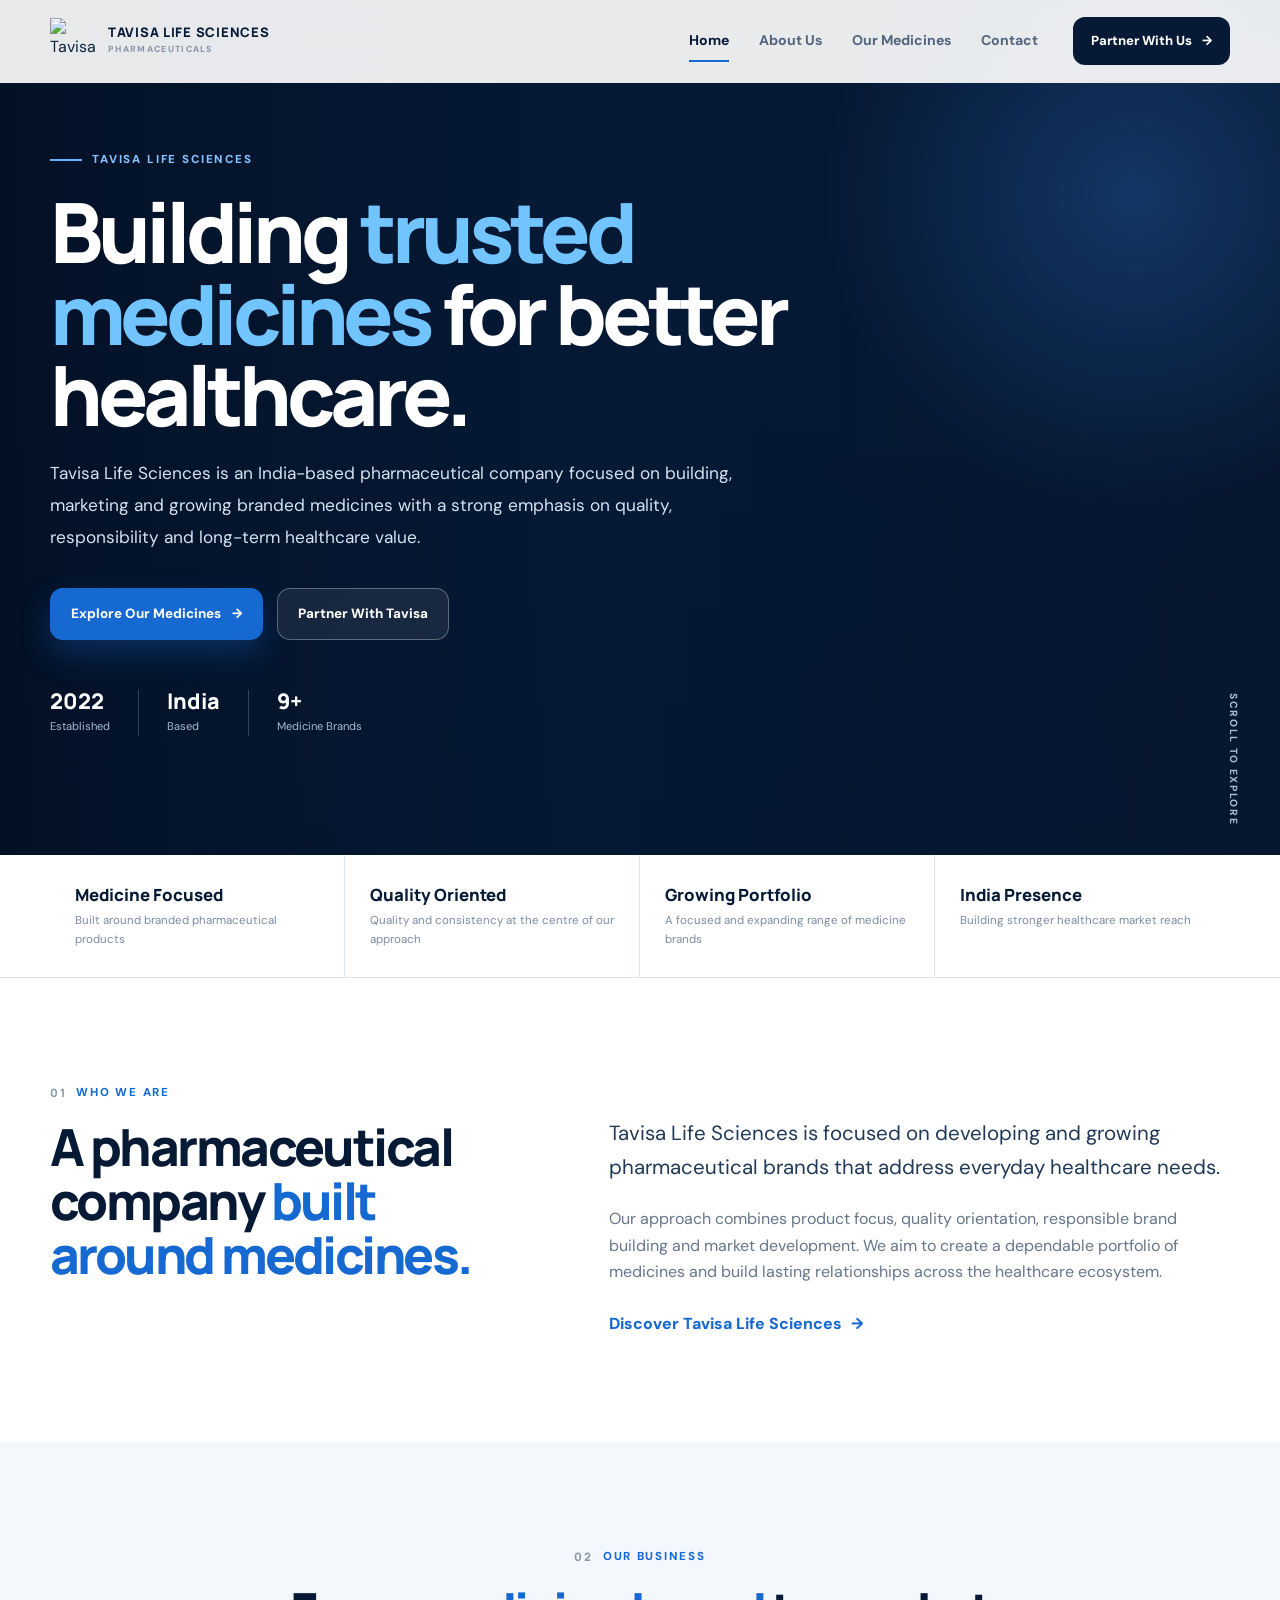
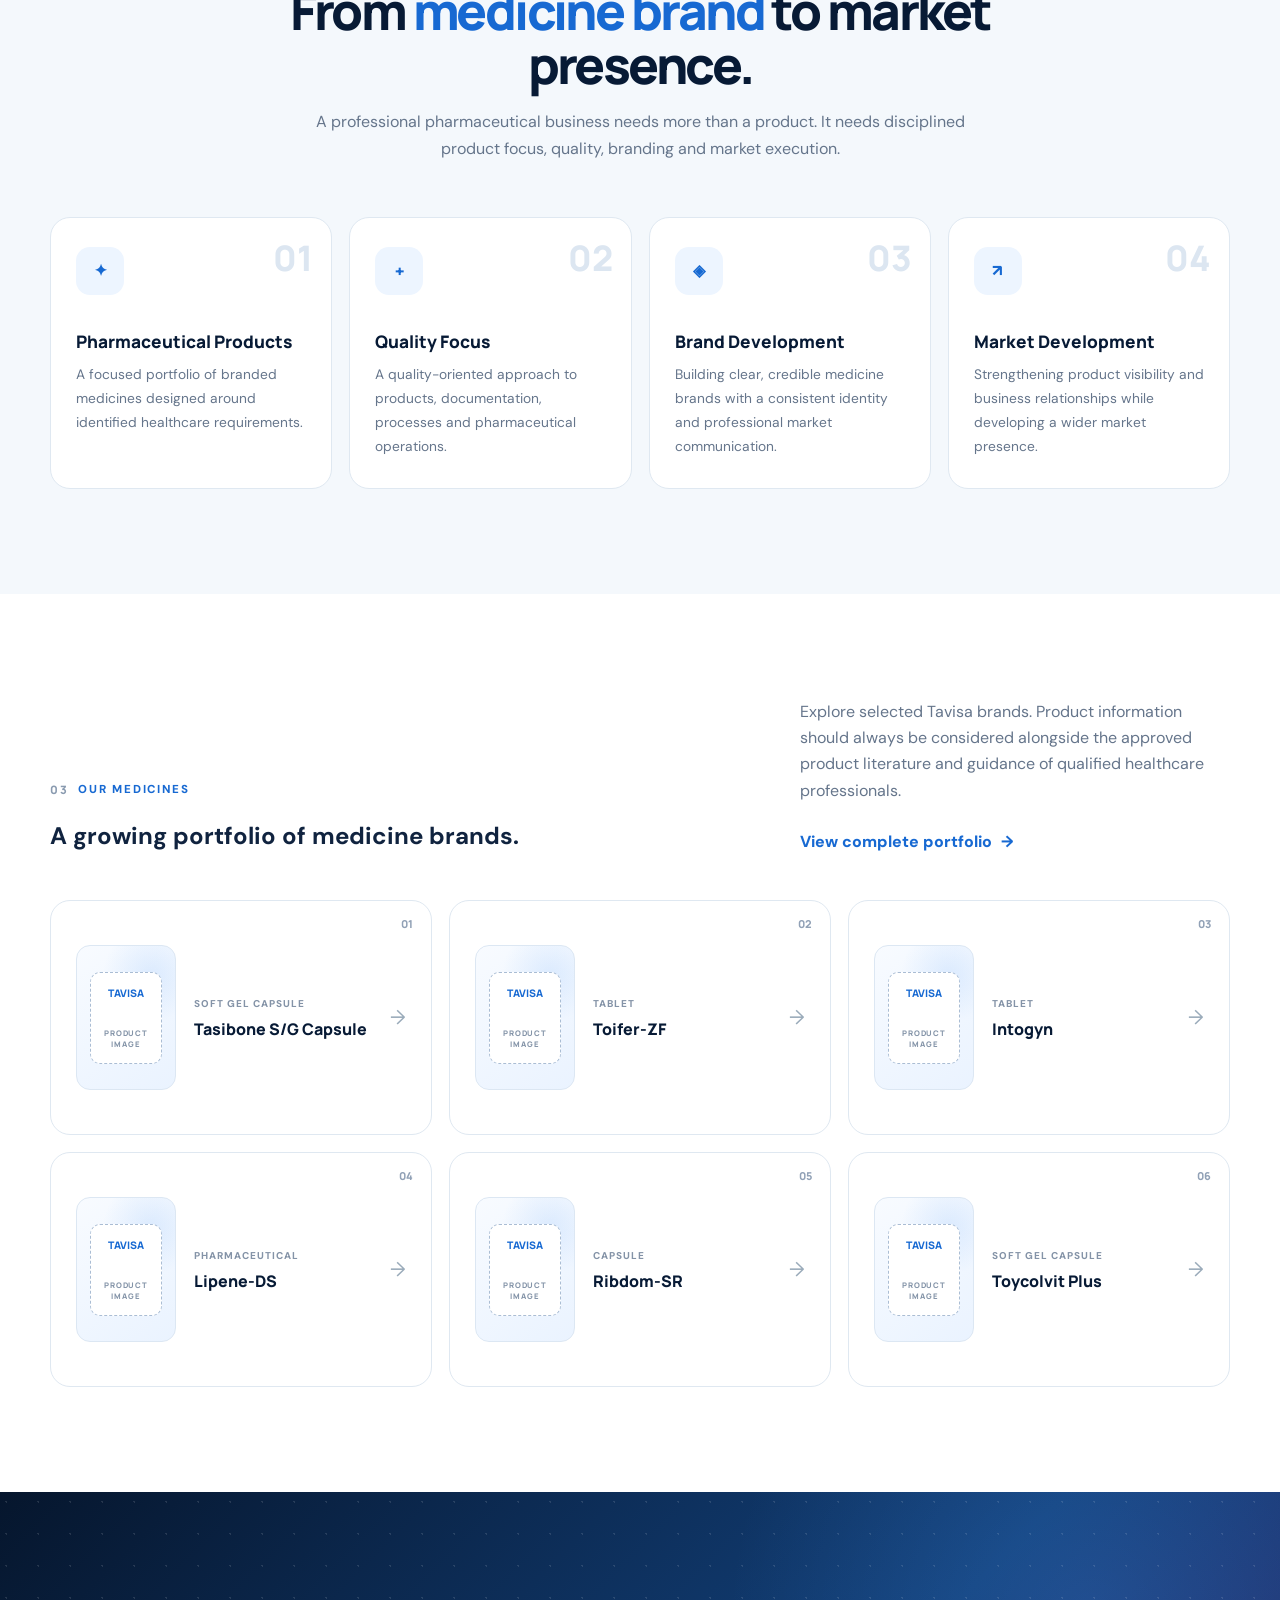
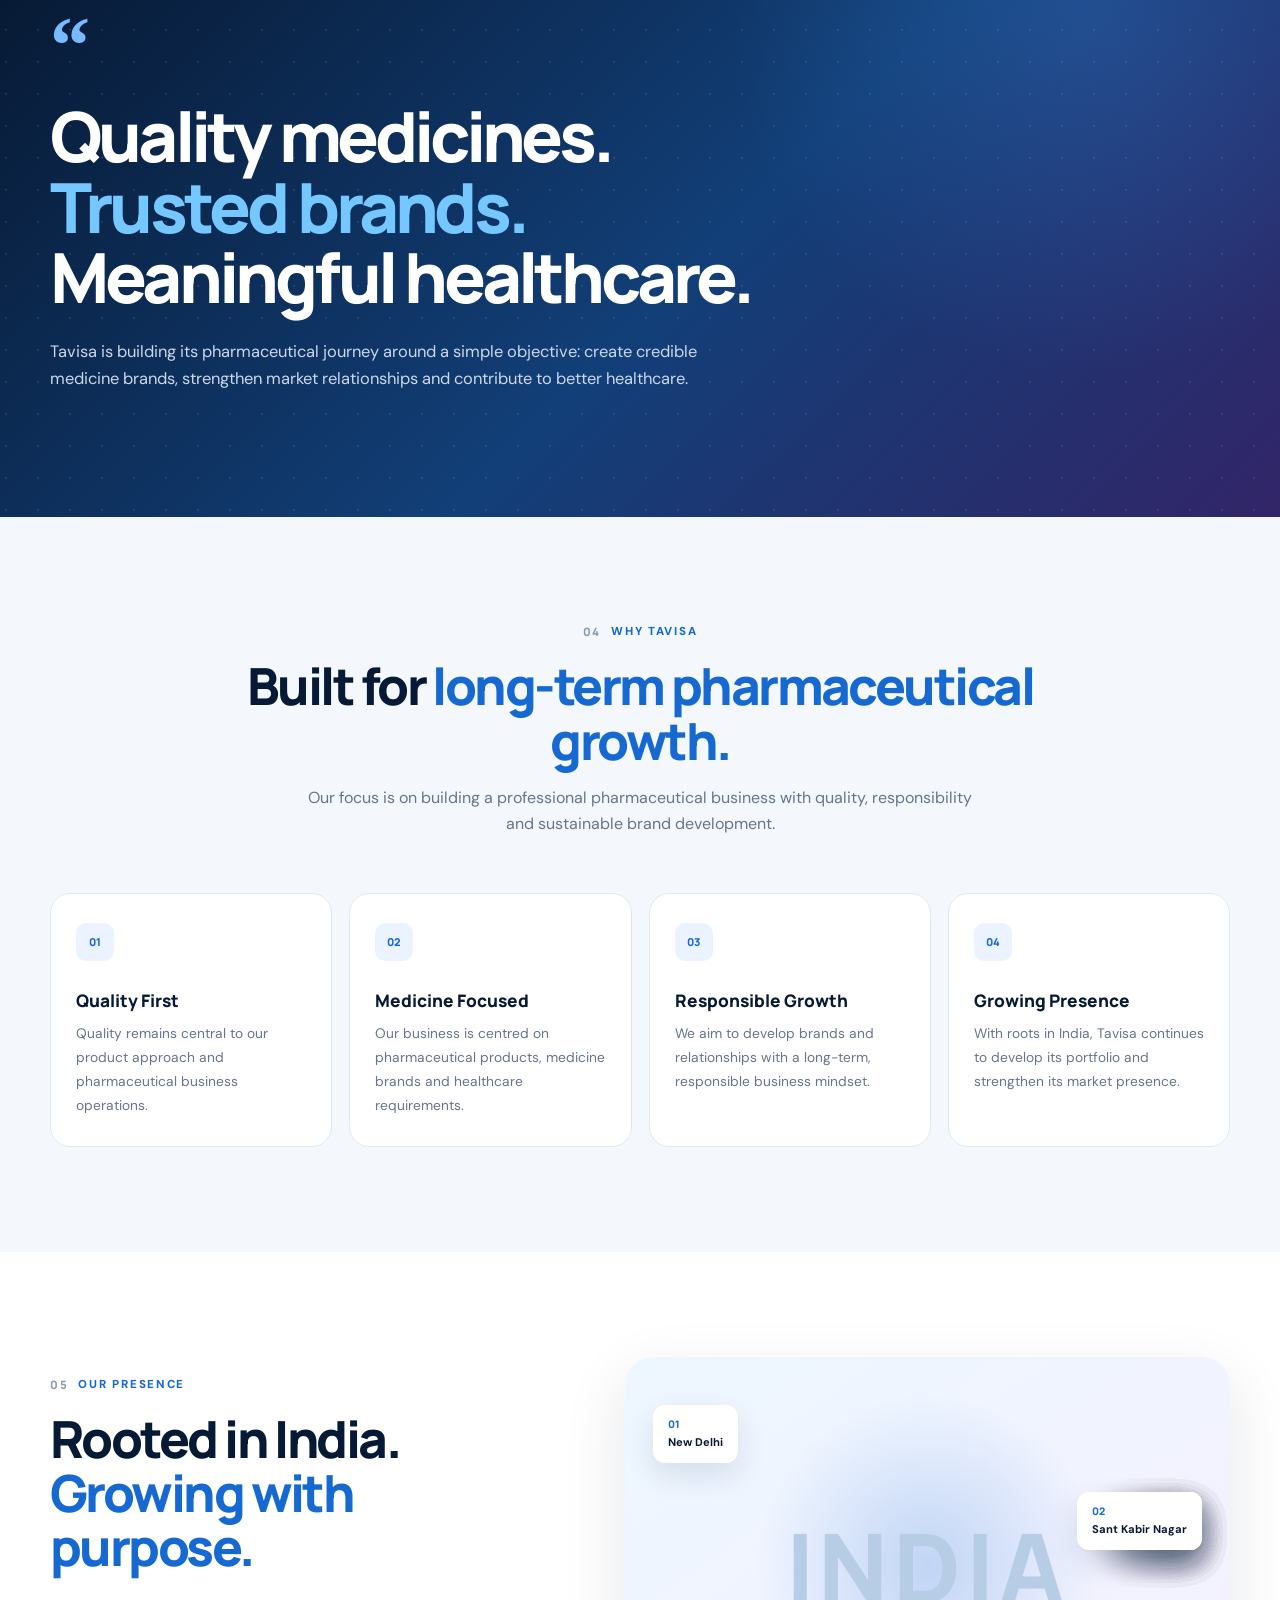
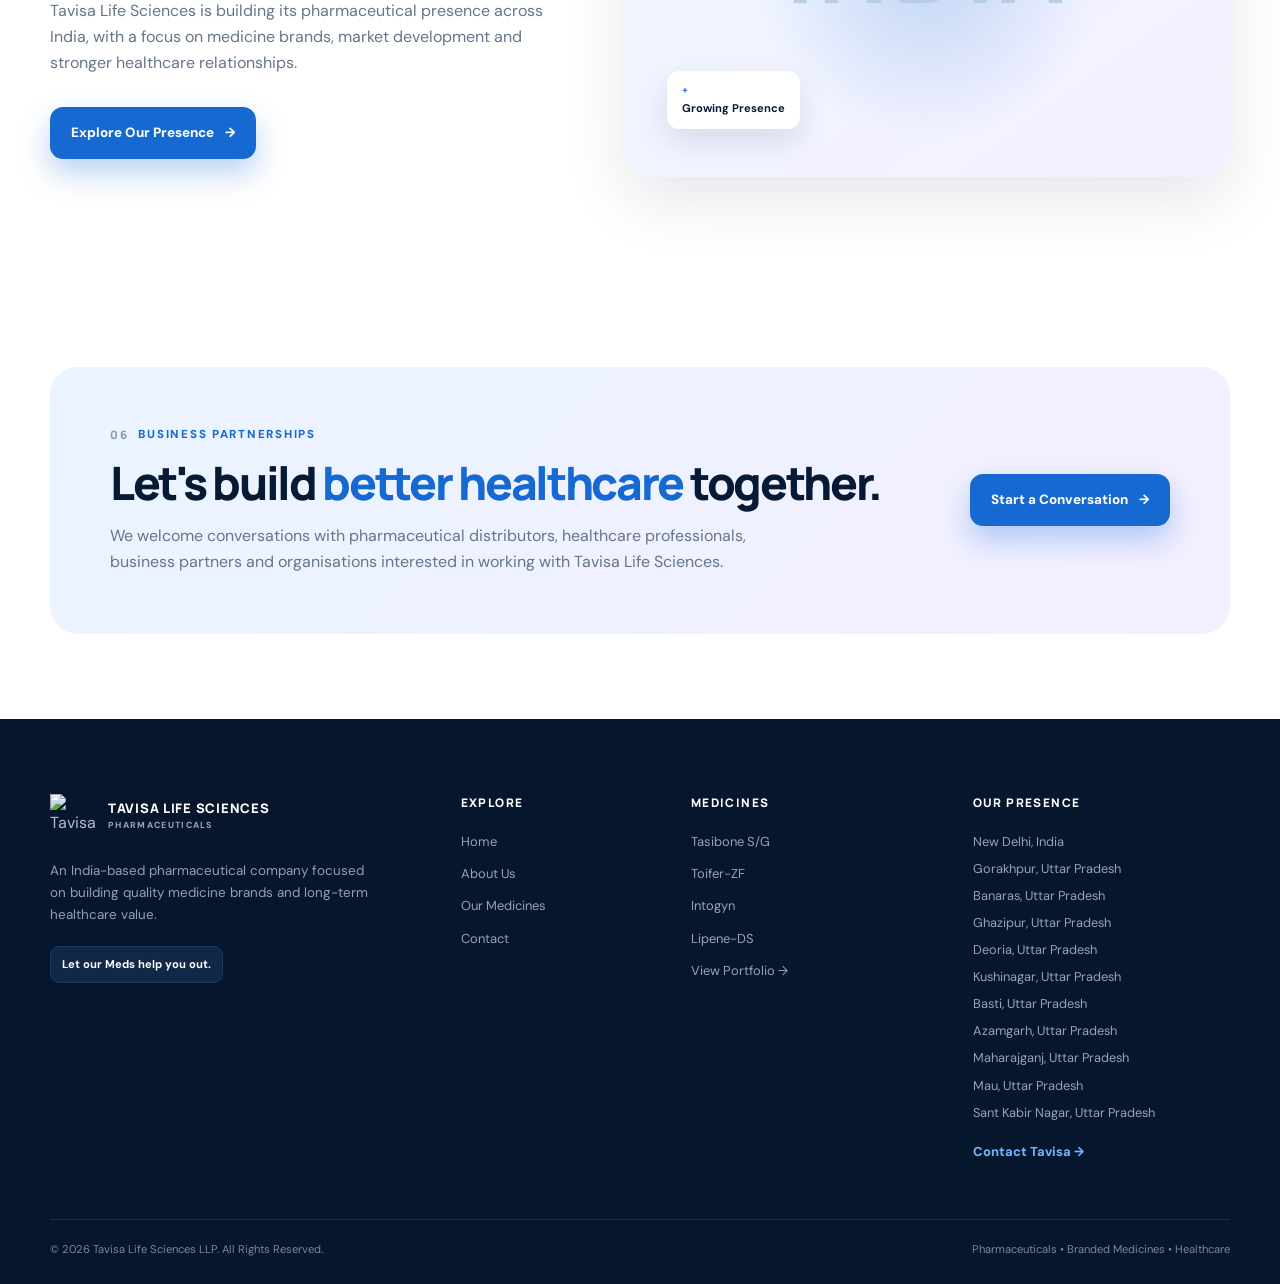
==== commit 8e216b64: "update" ====
--- a/index.html
+++ b/index.html
@@ -1423,6 +1423,51 @@
                     <span>Gorakhpur</span>
                 </div>
 
+                <div class="location-pill location-two">
+                    <strong>02</strong>
+                    <span>Banaras</span>
+                </div>
+
+                <div class="location-pill location-two">
+                    <strong>02</strong>
+                    <span>Ghazipur</span>
+                </div>
+
+                <div class="location-pill location-two">
+                    <strong>02</strong>
+                    <span>Deoria</span>
+                </div>
+
+                <div class="location-pill location-two">
+                    <strong>02</strong>
+                    <span>Kushinagar</span>
+                </div>
+
+                <div class="location-pill location-two">
+                    <strong>02</strong>
+                    <span>Azamgarh</span>
+                </div>
+
+                <div class="location-pill location-two">
+                    <strong>02</strong>
+                    <span>Basti</span>
+                </div>
+
+                <div class="location-pill location-two">
+                    <strong>02</strong>
+                    <span>Maharajganj</span>
+                </div>
+
+                <div class="location-pill location-two">
+                    <strong>02</strong>
+                    <span>Mau</span>
+                </div>
+
+                <div class="location-pill location-two">
+                    <strong>02</strong>
+                    <span>Sant Kabir Nagar</span>
+                </div>
+                
                 <div class="location-pill location-three">
                     <strong>+</strong>
                     <span>Growing Presence</span>
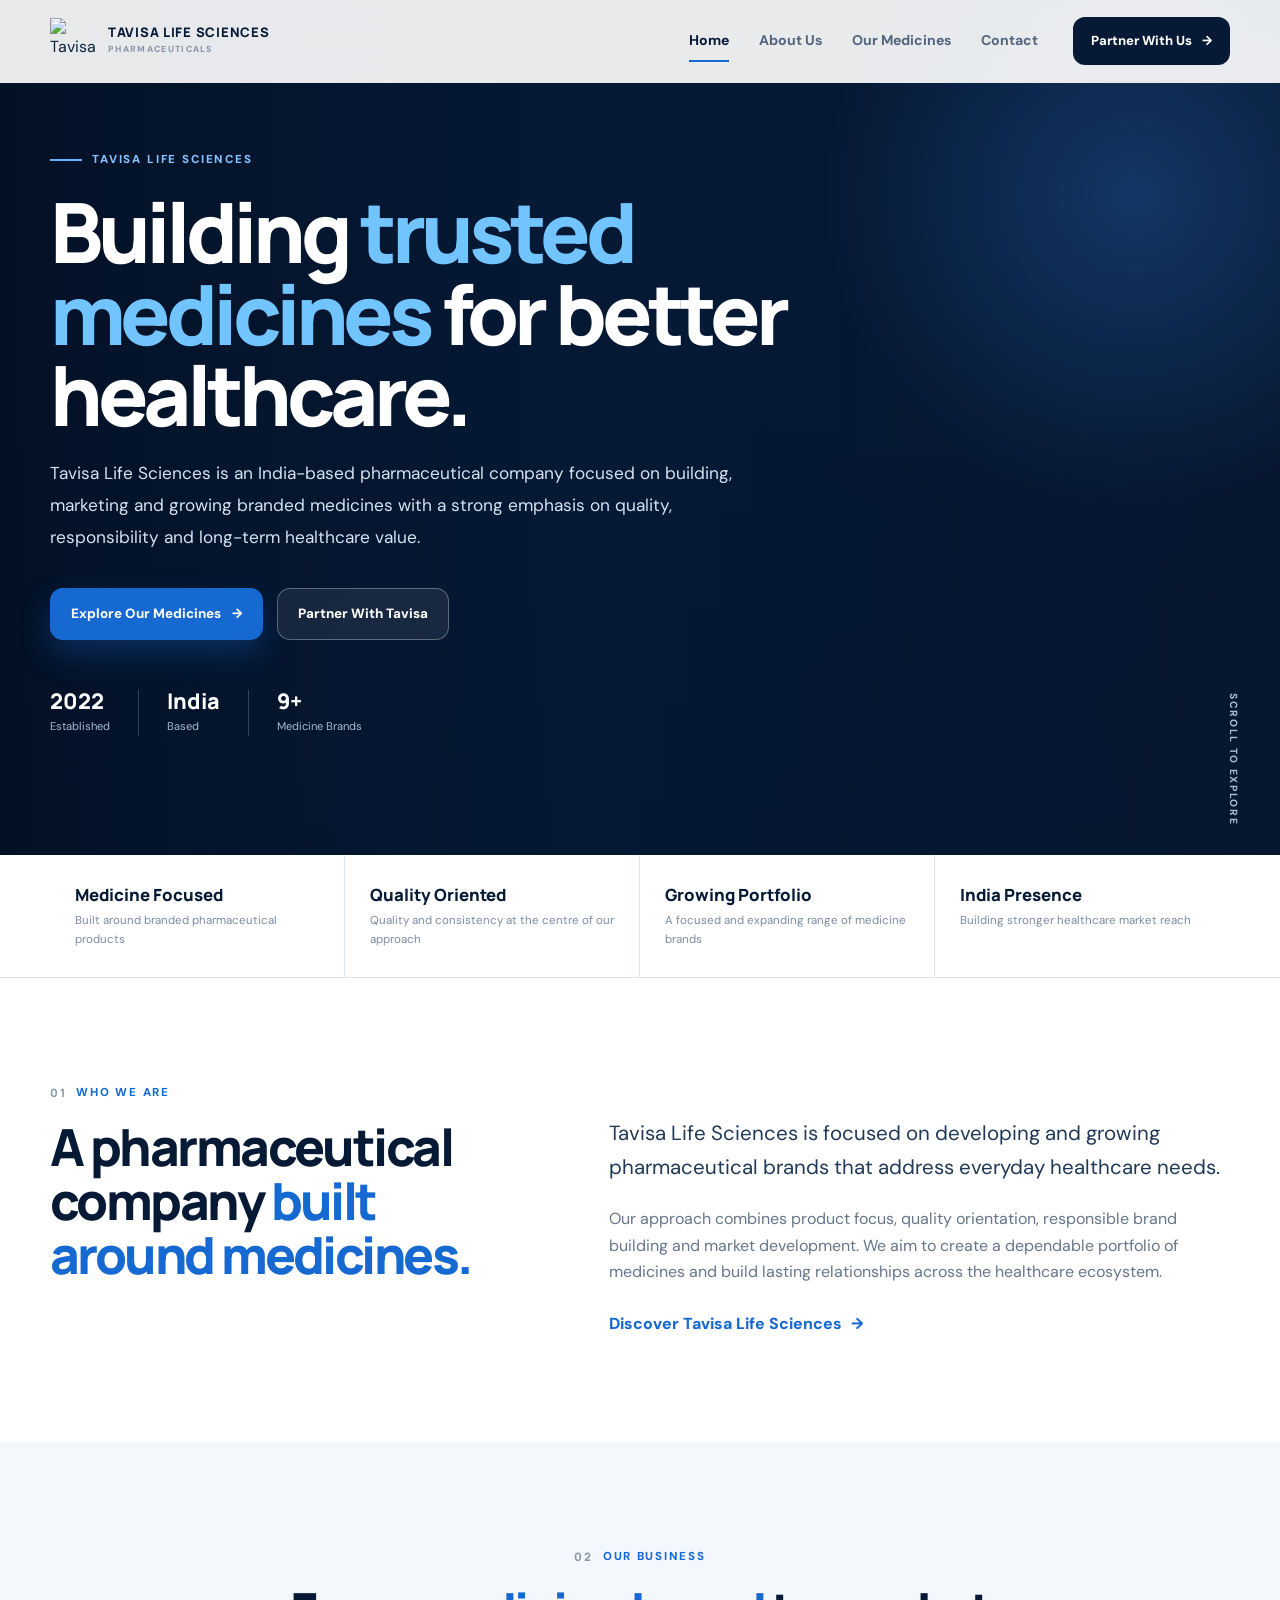
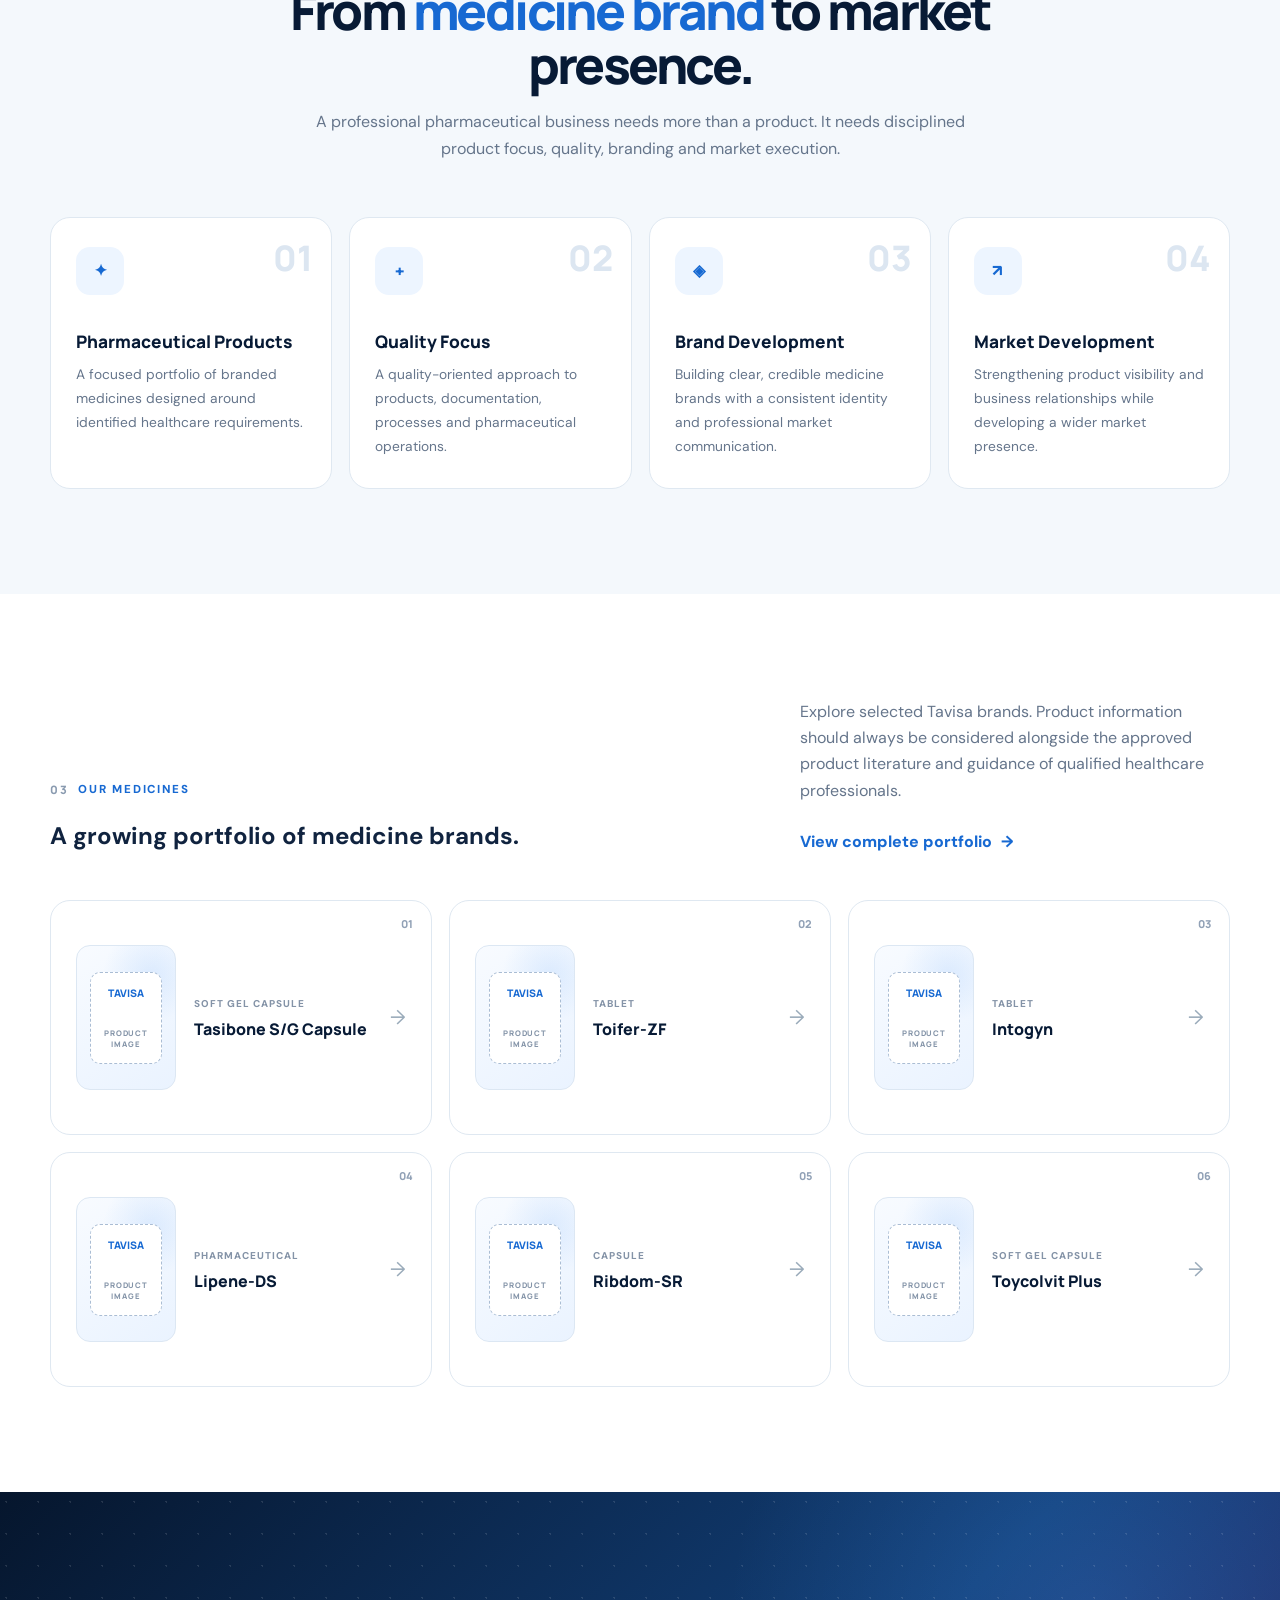
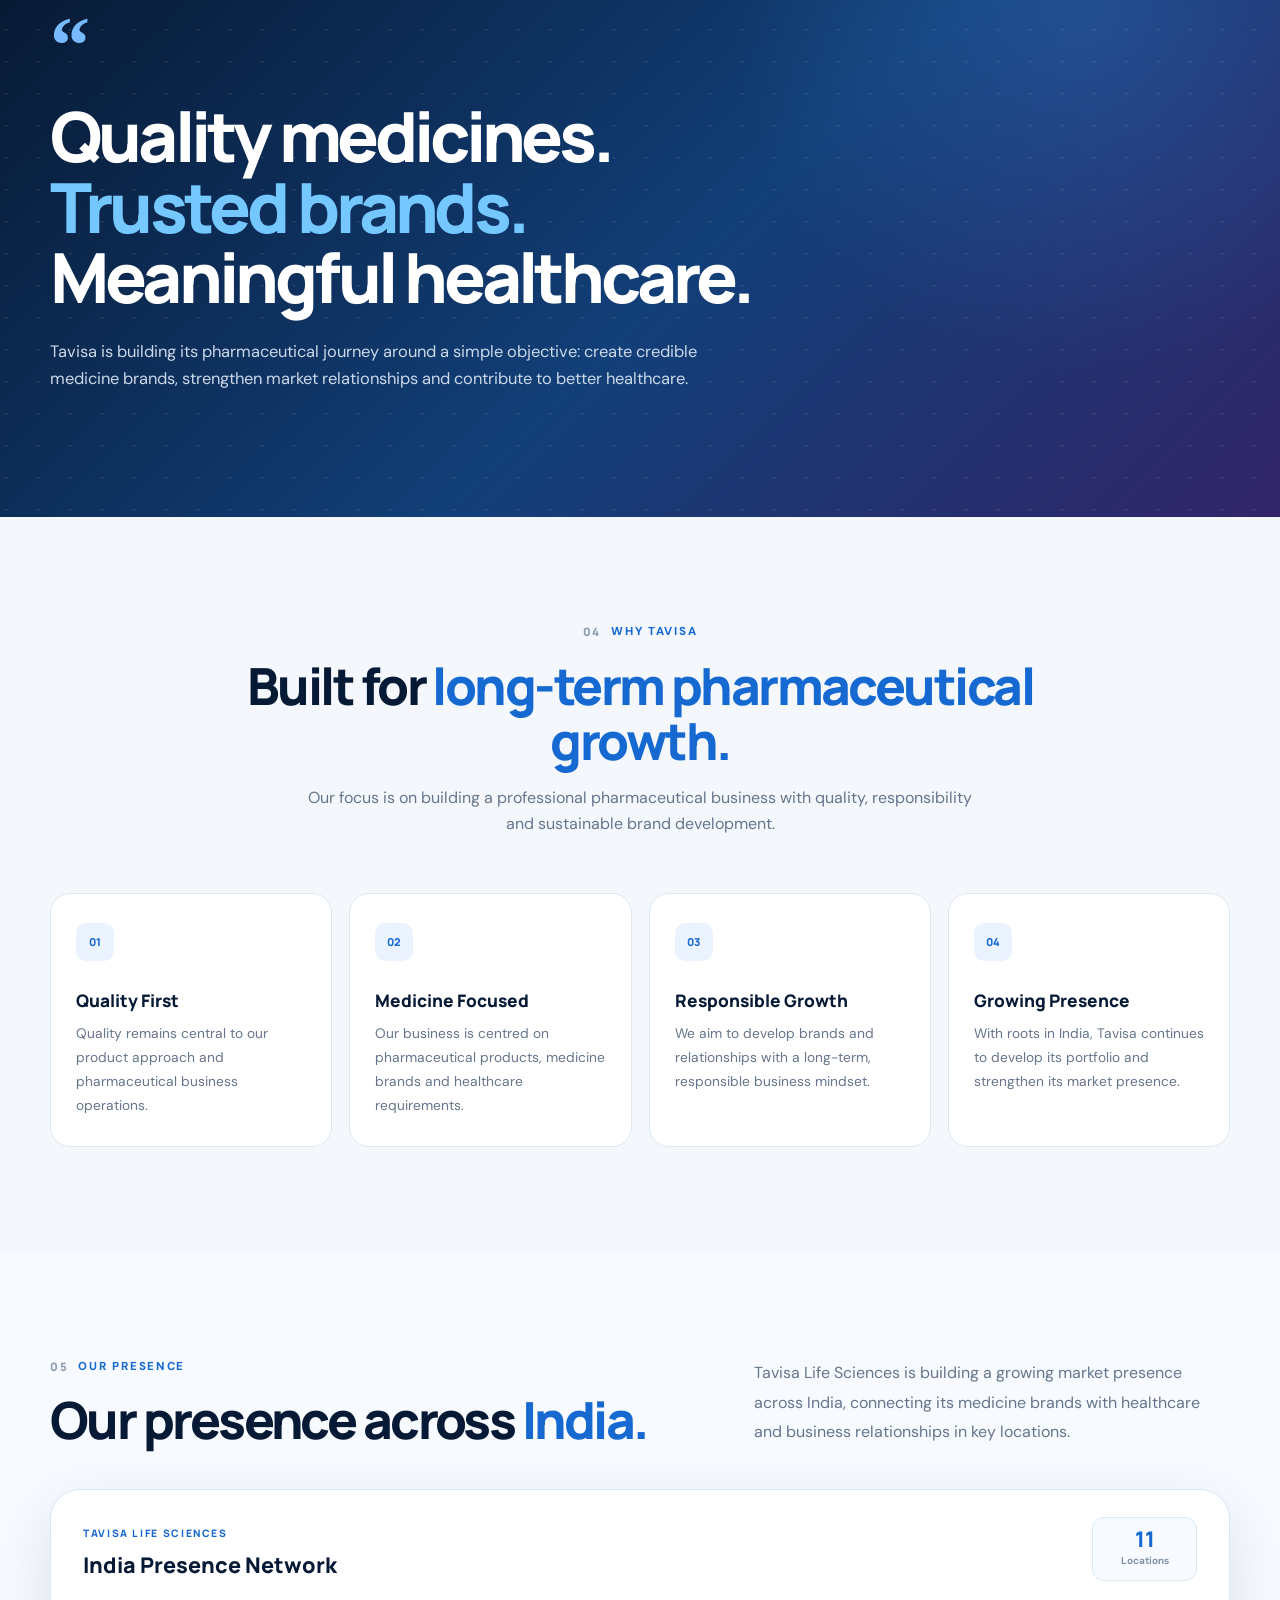
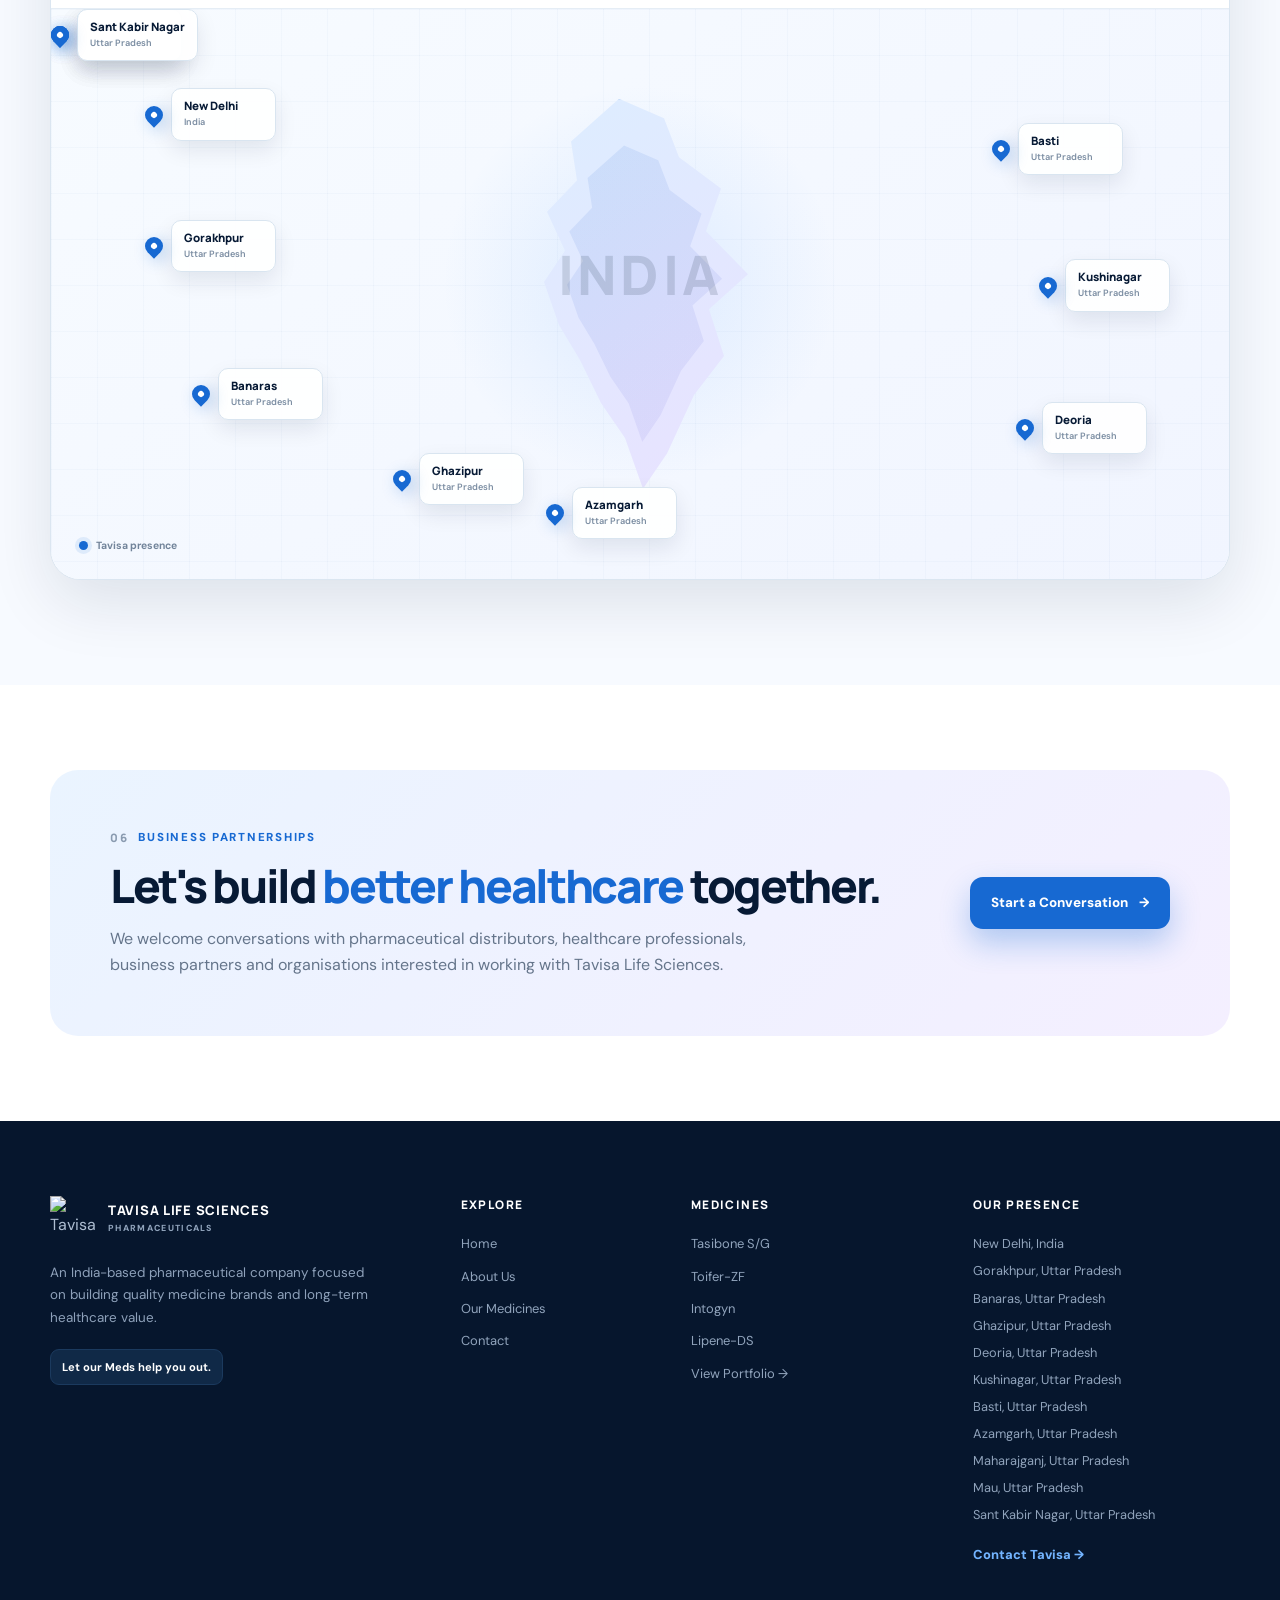
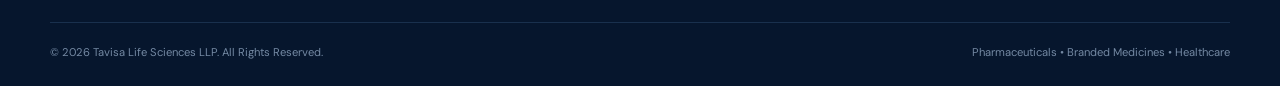
==== commit 128f54e8: "UPDATE" ====
--- a/index.html
+++ b/index.html
@@ -666,65 +666,210 @@
 }
 
 /* =========================
-   PRESENCE
+   PRESENCE — MAP UI
 ========================= */
-.presence{background:#fff}
-.presence-grid{
+.presence{background:#f7faff}
+.presence-header{
     display:grid;
-    grid-template-columns:.9fr 1.1fr;
-    gap:80px;
+    grid-template-columns:1fr .75fr;
+    gap:70px;
+    align-items:end;
+    margin-bottom:42px;
+}
+.presence-header h2{
+    margin-top:17px;
+    color:var(--navy);
+    font:800 clamp(2.3rem,4vw,4rem)/1.05 Manrope,Arial,sans-serif;
+    letter-spacing:-.05em;
+}
+.presence-header h2 span{color:var(--blue)}
+.presence-header > p{
+    max-width:510px;
+    color:var(--muted);
+    line-height:1.85;
+}
+.india-map-card{
+    overflow:hidden;
+    border:1px solid #dbe6f1;
+    border-radius:30px;
+    background:#fff;
+    box-shadow:var(--shadow);
+}
+.map-topbar{
+    display:flex;
+    justify-content:space-between;
     align-items:center;
-}
-.presence-copy p{
-    max-width:590px;
-    margin:24px 0 30px;
-    color:var(--muted);
-}
-.india-visual{
-    min-height:420px;
-    position:relative;
-    display:grid;
-    place-items:center;
-    overflow:hidden;
-    border-radius:28px;
-    background:linear-gradient(145deg,#edf7ff,#f5f0ff);
-    box-shadow:var(--shadow);
-}
-.india-glow{
-    position:absolute;
-    width:360px;
-    height:360px;
-    border-radius:50%;
-    background:radial-gradient(circle,rgba(23,105,210,.22),transparent 68%);
-}
-.india-word{
-    position:relative;
-    color:#b7cde6;
-    font:800 6rem Manrope,Arial,sans-serif;
-    letter-spacing:.05em;
-}
-.location-pill{
-    position:absolute;
-    padding:12px 15px;
+    gap:20px;
+    padding:27px 32px;
+    border-bottom:1px solid #e5edf5;
+}
+.map-kicker{
+    color:var(--blue);
+    font:800 .64rem Manrope,Arial,sans-serif;
+    letter-spacing:.16em;
+}
+.map-topbar h3{
+    margin-top:5px;
+    color:var(--navy);
+    font:800 1.35rem Manrope,Arial,sans-serif;
+}
+.map-count{
+    min-width:105px;
+    padding:10px 14px;
+    text-align:center;
+    border:1px solid #dce8f4;
     border-radius:12px;
-    background:#fff;
-    box-shadow:0 12px 30px rgba(7,26,53,.11);
-}
-.location-pill strong{
+    background:#f7fbff;
+}
+.map-count strong{
     display:block;
     color:var(--blue);
-    font:800 .65rem Manrope,Arial,sans-serif;
-}
-.location-pill span{
+    font:800 1.35rem Manrope,Arial,sans-serif;
+    line-height:1;
+}
+.map-count span{
+    display:block;
+    margin-top:4px;
+    color:#8191a5;
+    font-size:.62rem;
+    font-weight:700;
+}
+.map-stage{
+    position:relative;
+    min-height:570px;
+    overflow:hidden;
+    background:
+        radial-gradient(circle at 50% 48%,rgba(58,145,255,.13),transparent 30%),
+        linear-gradient(145deg,#f7fbff,#f1f5ff);
+}
+.map-grid-lines{
+    position:absolute;
+    inset:0;
+    opacity:.55;
+    background-image:
+        linear-gradient(rgba(77,126,177,.07) 1px,transparent 1px),
+        linear-gradient(90deg,rgba(77,126,177,.07) 1px,transparent 1px);
+    background-size:46px 46px;
+}
+.india-silhouette{
+    position:absolute;
+    left:50%;
+    top:50%;
+    width:300px;
+    height:390px;
+    transform:translate(-50%,-50%);
+    clip-path:polygon(
+        43% 0%,58% 5%,63% 15%,77% 23%,72% 34%,86% 45%,
+        73% 54%,78% 66%,68% 76%,59% 91%,51% 100%,45% 87%,
+        37% 78%,30% 67%,23% 58%,18% 47%,25% 39%,19% 29%,
+        29% 21%,27% 11%
+    );
+    background:linear-gradient(145deg,#dceeff,#e9e1ff);
+    box-shadow:inset 0 0 0 1px rgba(23,105,210,.10);
+}
+.india-silhouette:after{
+    content:"";
+    position:absolute;
+    inset:12%;
+    clip-path:inherit;
+    background:linear-gradient(145deg,rgba(23,105,210,.10),rgba(115,87,217,.09));
+}
+.india-label{
+    position:absolute;
+    left:50%;
+    top:45%;
+    transform:translate(-50%,-50%);
+    z-index:2;
+    color:rgba(7,26,53,.14);
+    font:800 3.4rem Manrope,Arial,sans-serif;
+    letter-spacing:.06em;
+}
+.map-outline{display:none}
+.map-location{
+    position:absolute;
+    z-index:5;
+    display:flex;
+    align-items:center;
+    gap:8px;
+    padding:0;
+    border:0;
+    background:transparent;
+    text-align:left;
+    cursor:pointer;
+    font:inherit;
+}
+.map-pin{
+    position:relative;
+    width:18px;
+    height:18px;
+    flex:0 0 18px;
+    border-radius:50% 50% 50% 0;
+    background:var(--blue);
+    transform:rotate(-45deg);
+    box-shadow:0 5px 16px rgba(23,105,210,.28);
+}
+.map-pin i{
+    position:absolute;
+    width:6px;
+    height:6px;
+    left:6px;
+    top:6px;
+    border-radius:50%;
+    background:#fff;
+}
+.map-location-info{
+    min-width:105px;
+    padding:9px 12px;
+    border:1px solid #d9e5f0;
+    border-radius:10px;
+    background:rgba(255,255,255,.95);
+    box-shadow:0 9px 22px rgba(7,26,53,.09);
+    transition:.2s ease;
+}
+.map-location:hover .map-location-info{
+    transform:translateY(-3px);
+    border-color:#bcd4ec;
+    box-shadow:0 13px 28px rgba(7,26,53,.13);
+}
+.map-location-info strong{
+    display:block;
+    color:var(--navy);
+    font:800 .72rem Manrope,Arial,sans-serif;
+}
+.map-location-info small{
     display:block;
     margin-top:2px;
-    color:var(--navy);
-    font-size:.70rem;
+    color:#7b8da2;
+    font-size:.57rem;
+    font-weight:600;
+}
+/* Deliberately arranged around the stylized India shape for clean UI. */
+.location-1{left:8%;top:14%}
+.location-2{left:8%;top:37%}
+.location-3{left:12%;top:63%}
+.location-4{left:29%;top:78%}
+.location-5{right:7%;top:69%}
+.location-6{right:5%;top:44%}
+.location-7{right:9%;top:20%}
+.location-8{left:42%;bottom:7%}
+.map-legend{
+    position:absolute;
+    left:28px;
+    bottom:25px;
+    display:flex;
+    align-items:center;
+    gap:8px;
+    color:#72849a;
+    font-size:.65rem;
     font-weight:700;
 }
-.location-one{top:48px;left:28px}
-.location-two{right:28px;top:135px}
-.location-three{left:42px;bottom:48px}
+.legend-dot{
+    width:9px;
+    height:9px;
+    border-radius:50%;
+    background:var(--blue);
+    box-shadow:0 0 0 4px rgba(23,105,210,.10);
+}
 
 /* =========================
    BUSINESS CTA
@@ -841,7 +986,7 @@
     .main-nav{gap:20px}
     .nav-cta{display:none}
     .intro-grid,
-    .presence-grid{grid-template-columns:1fr;gap:45px}
+    .presence-header{grid-template-columns:1fr;gap:20px}
     .hero-content{padding-top:140px}
     .capability-grid,
     .why-grid{grid-template-columns:repeat(2,1fr)}
@@ -1388,92 +1533,122 @@
 <!-- INDIA PRESENCE -->
 <section class="section presence">
     <div class="container">
-        <div class="presence-grid">
-
-            <div class="presence-copy reveal">
+        <div class="presence-header reveal">
+            <div>
                 <div class="section-label"><span>05</span> OUR PRESENCE</div>
-
-                <h2>
-                    Rooted in India.<br>
-                    <span>Growing with purpose.</span>
-                </h2>
-
-                <p>
-                    Tavisa Life Sciences is building its pharmaceutical presence
-                    across India, with a focus on medicine brands, market
-                    development and stronger healthcare relationships.
-                </p>
-
-                <a href="about.html" class="btn btn-primary">
-                    Explore Our Presence <span>→</span>
-                </a>
+                <h2>Our presence across <span>India.</span></h2>
             </div>
-
-            <div class="india-visual reveal">
-                <div class="india-glow"></div>
-                <div class="india-word">INDIA</div>
-
-                <div class="location-pill location-one">
-                    <strong>01</strong>
-                    <span>New Delhi</span>
-                </div>
-
-                <div class="location-pill location-two">
-                    <strong>02</strong>
-                    <span>Gorakhpur</span>
-                </div>
-
-                <div class="location-pill location-two">
-                    <strong>02</strong>
-                    <span>Banaras</span>
-                </div>
-
-                <div class="location-pill location-two">
-                    <strong>02</strong>
-                    <span>Ghazipur</span>
-                </div>
-
-                <div class="location-pill location-two">
-                    <strong>02</strong>
-                    <span>Deoria</span>
-                </div>
-
-                <div class="location-pill location-two">
-                    <strong>02</strong>
-                    <span>Kushinagar</span>
-                </div>
-
-                <div class="location-pill location-two">
-                    <strong>02</strong>
-                    <span>Azamgarh</span>
-                </div>
-
-                <div class="location-pill location-two">
-                    <strong>02</strong>
-                    <span>Basti</span>
-                </div>
-
-                <div class="location-pill location-two">
-                    <strong>02</strong>
-                    <span>Maharajganj</span>
-                </div>
-
-                <div class="location-pill location-two">
-                    <strong>02</strong>
-                    <span>Mau</span>
-                </div>
-
-                <div class="location-pill location-two">
-                    <strong>02</strong>
-                    <span>Sant Kabir Nagar</span>
-                </div>
+            <p>
+                Tavisa Life Sciences is building a growing market presence across
+                India, connecting its medicine brands with healthcare and business
+                relationships in key locations.
+            </p>
+        </div>
+
+        <div class="india-map-card reveal">
+            <div class="map-topbar">
+                <div>
+                    <span class="map-kicker">TAVISA LIFE SCIENCES</span>
+                    <h3>India Presence Network</h3>
+                </div>
+                <div class="map-count">
+                    <strong>11</strong>
+                    <span>Locations</span>
+                </div>
+            </div>
+
+            <div class="map-stage">
+                <div class="map-grid-lines"></div>
+                <div class="india-silhouette" aria-label="Stylized India map">
+                    <span class="india-label">INDIA</span>
+                    <span class="map-outline map-outline-a"></span>
+                    <span class="map-outline map-outline-b"></span>
+                </div>
+
                 
-                <div class="location-pill location-three">
-                    <strong>+</strong>
-                    <span>Growing Presence</span>
+                    <button class="map-location location-1" type="button" data-location="New Delhi">
+                        <span class="map-pin"><i></i></span>
+                        <span class="map-location-info">
+                            <strong>New Delhi</strong>
+                            <small>India</small>
+                        </span>
+                    </button>
+                    <button class="map-location location-2" type="button" data-location="Gorakhpur">
+                        <span class="map-pin"><i></i></span>
+                        <span class="map-location-info">
+                            <strong>Gorakhpur</strong>
+                            <small>Uttar Pradesh</small>
+                        </span>
+                    </button>
+                    <button class="map-location location-3" type="button" data-location="Banaras">
+                        <span class="map-pin"><i></i></span>
+                        <span class="map-location-info">
+                            <strong>Banaras</strong>
+                            <small>Uttar Pradesh</small>
+                        </span>
+                    </button>
+                    <button class="map-location location-4" type="button" data-location="Ghazipur">
+                        <span class="map-pin"><i></i></span>
+                        <span class="map-location-info">
+                            <strong>Ghazipur</strong>
+                            <small>Uttar Pradesh</small>
+                        </span>
+                    </button>
+                    <button class="map-location location-5" type="button" data-location="Deoria">
+                        <span class="map-pin"><i></i></span>
+                        <span class="map-location-info">
+                            <strong>Deoria</strong>
+                            <small>Uttar Pradesh</small>
+                        </span>
+                    </button>
+                    <button class="map-location location-6" type="button" data-location="Kushinagar">
+                        <span class="map-pin"><i></i></span>
+                        <span class="map-location-info">
+                            <strong>Kushinagar</strong>
+                            <small>Uttar Pradesh</small>
+                        </span>
+                    </button>
+                    <button class="map-location location-7" type="button" data-location="Basti">
+                        <span class="map-pin"><i></i></span>
+                        <span class="map-location-info">
+                            <strong>Basti</strong>
+                            <small>Uttar Pradesh</small>
+                        </span>
+                    </button>
+                    <button class="map-location location-8" type="button" data-location="Azamgarh">
+                        <span class="map-pin"><i></i></span>
+                        <span class="map-location-info">
+                            <strong>Azamgarh</strong>
+                            <small>Uttar Pradesh</small>
+                        </span>
+                    </button>
+                    <button class="map-location location-9" type="button" data-location="Maharajganj">
+                        <span class="map-pin"><i></i></span>
+                        <span class="map-location-info">
+                            <strong>Maharajganj</strong>
+                            <small>Uttar Pradesh</small>
+                        </span>
+                    </button>
+                    <button class="map-location location-10" type="button" data-location="Mau">
+                        <span class="map-pin"><i></i></span>
+                        <span class="map-location-info">
+                            <strong>Mau</strong>
+                            <small>Uttar Pradesh</small>
+                        </span>
+                    </button>
+                    <button class="map-location location-11" type="button" data-location="Sant Kabir Nagar">
+                        <span class="map-pin"><i></i></span>
+                        <span class="map-location-info">
+                            <strong>Sant Kabir Nagar</strong>
+                            <small>Uttar Pradesh</small>
+                        </span>
+                    </button>
+
+                <div class="map-legend">
+                    <span class="legend-dot"></span>
+                    <span>Tavisa presence</span>
                 </div>
             </div>
-
         </div>
     </div>
 </section>
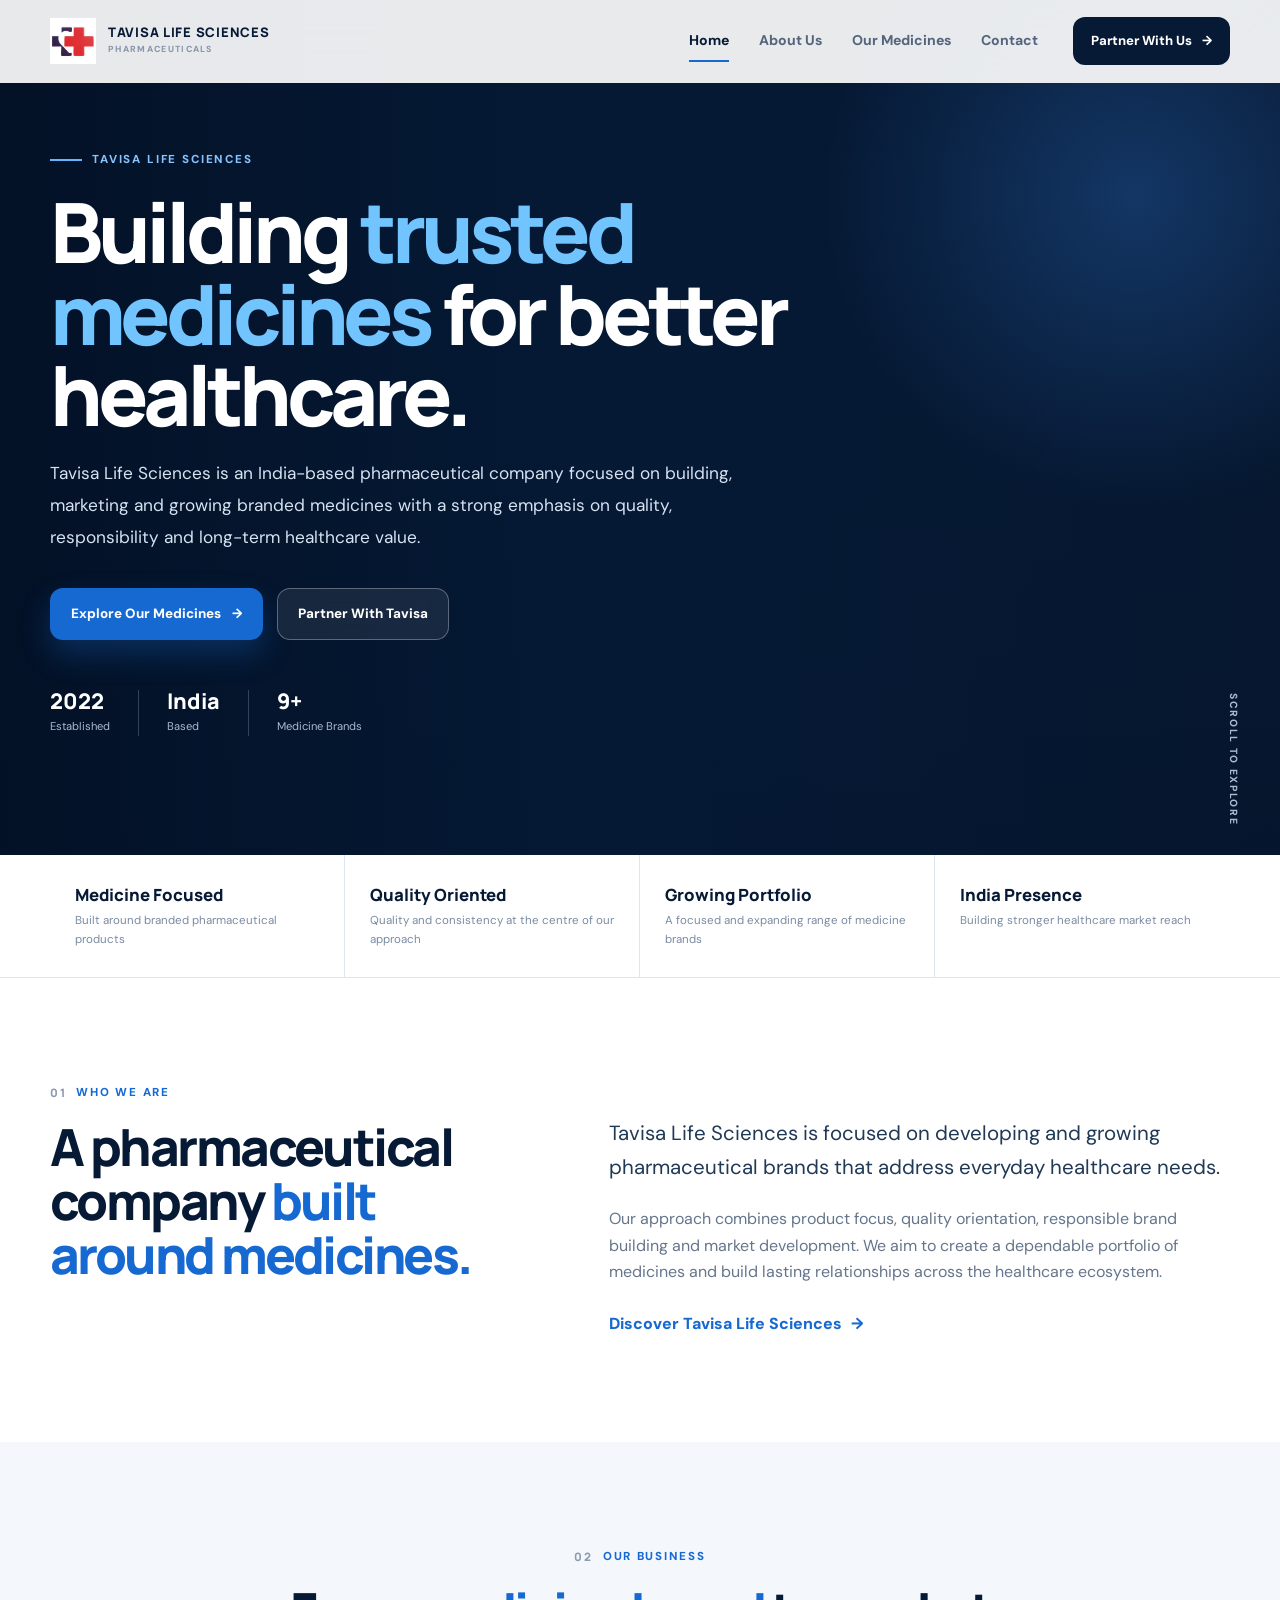
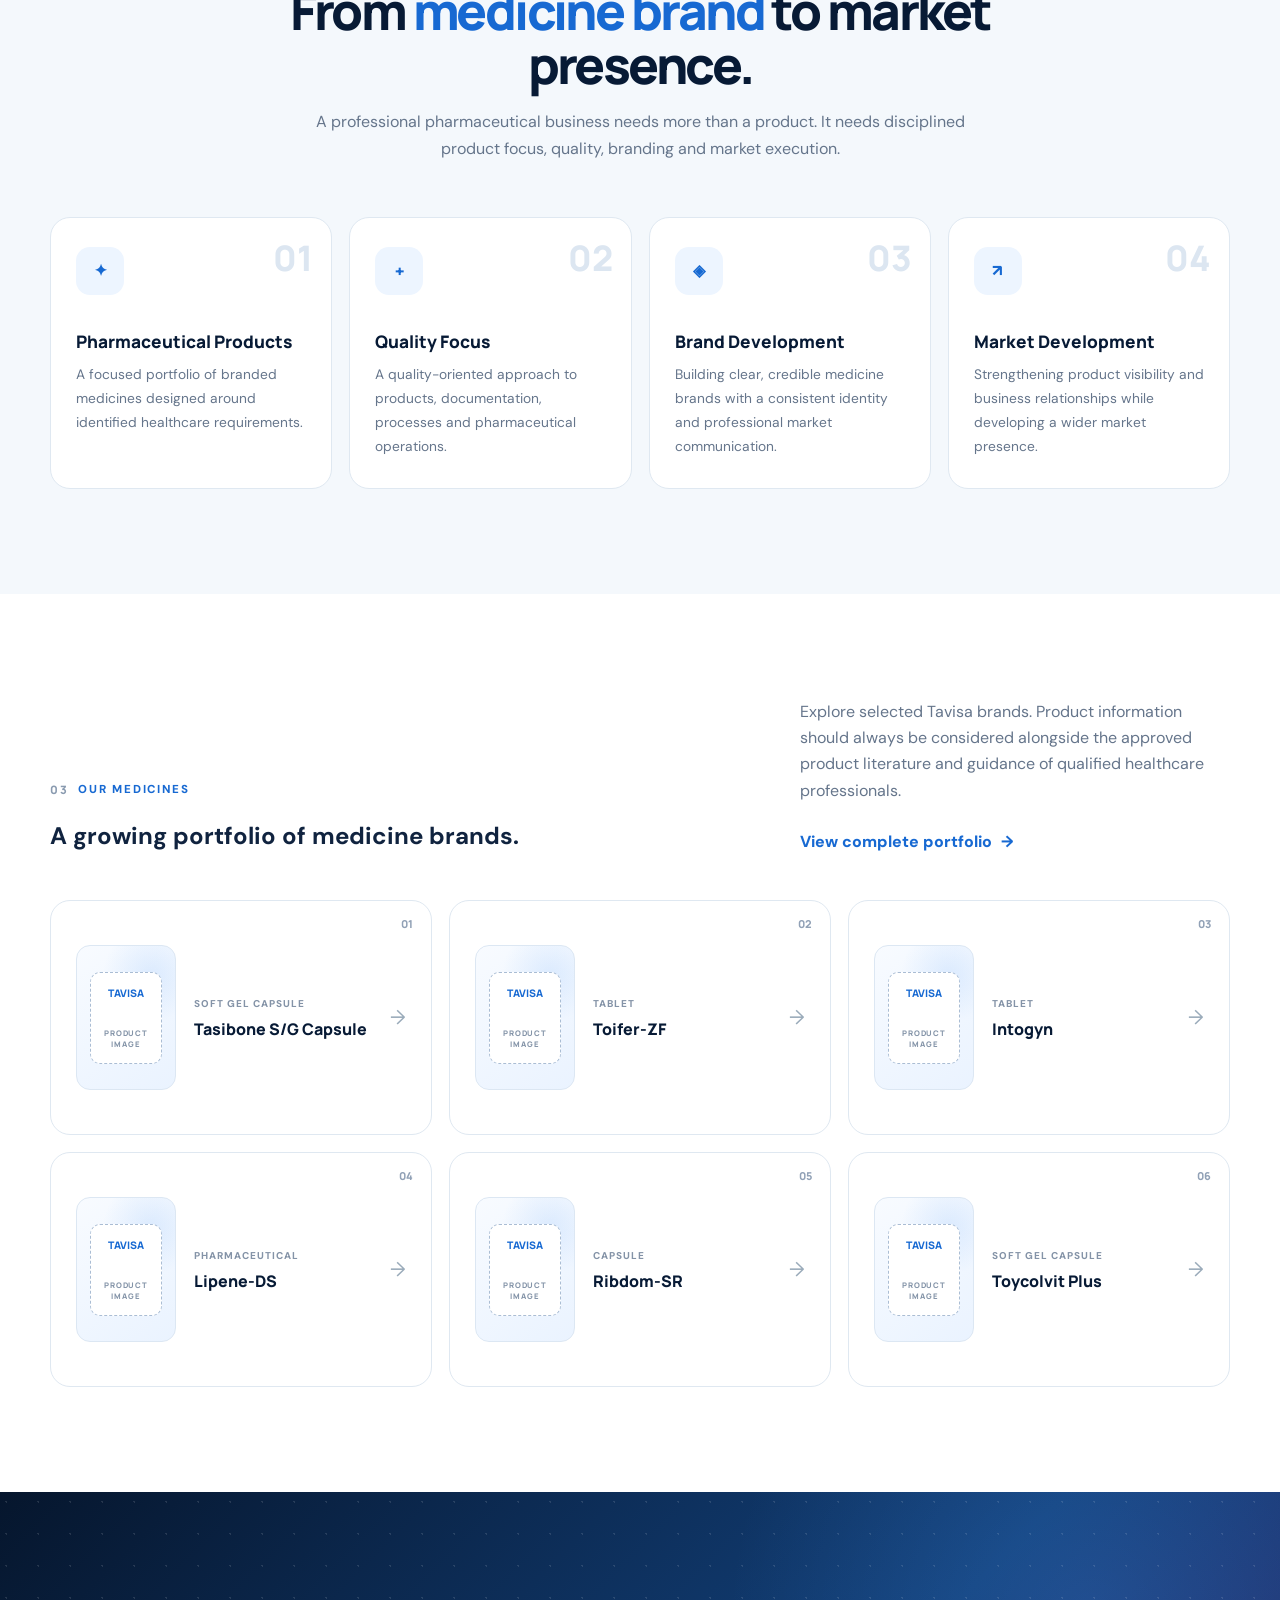
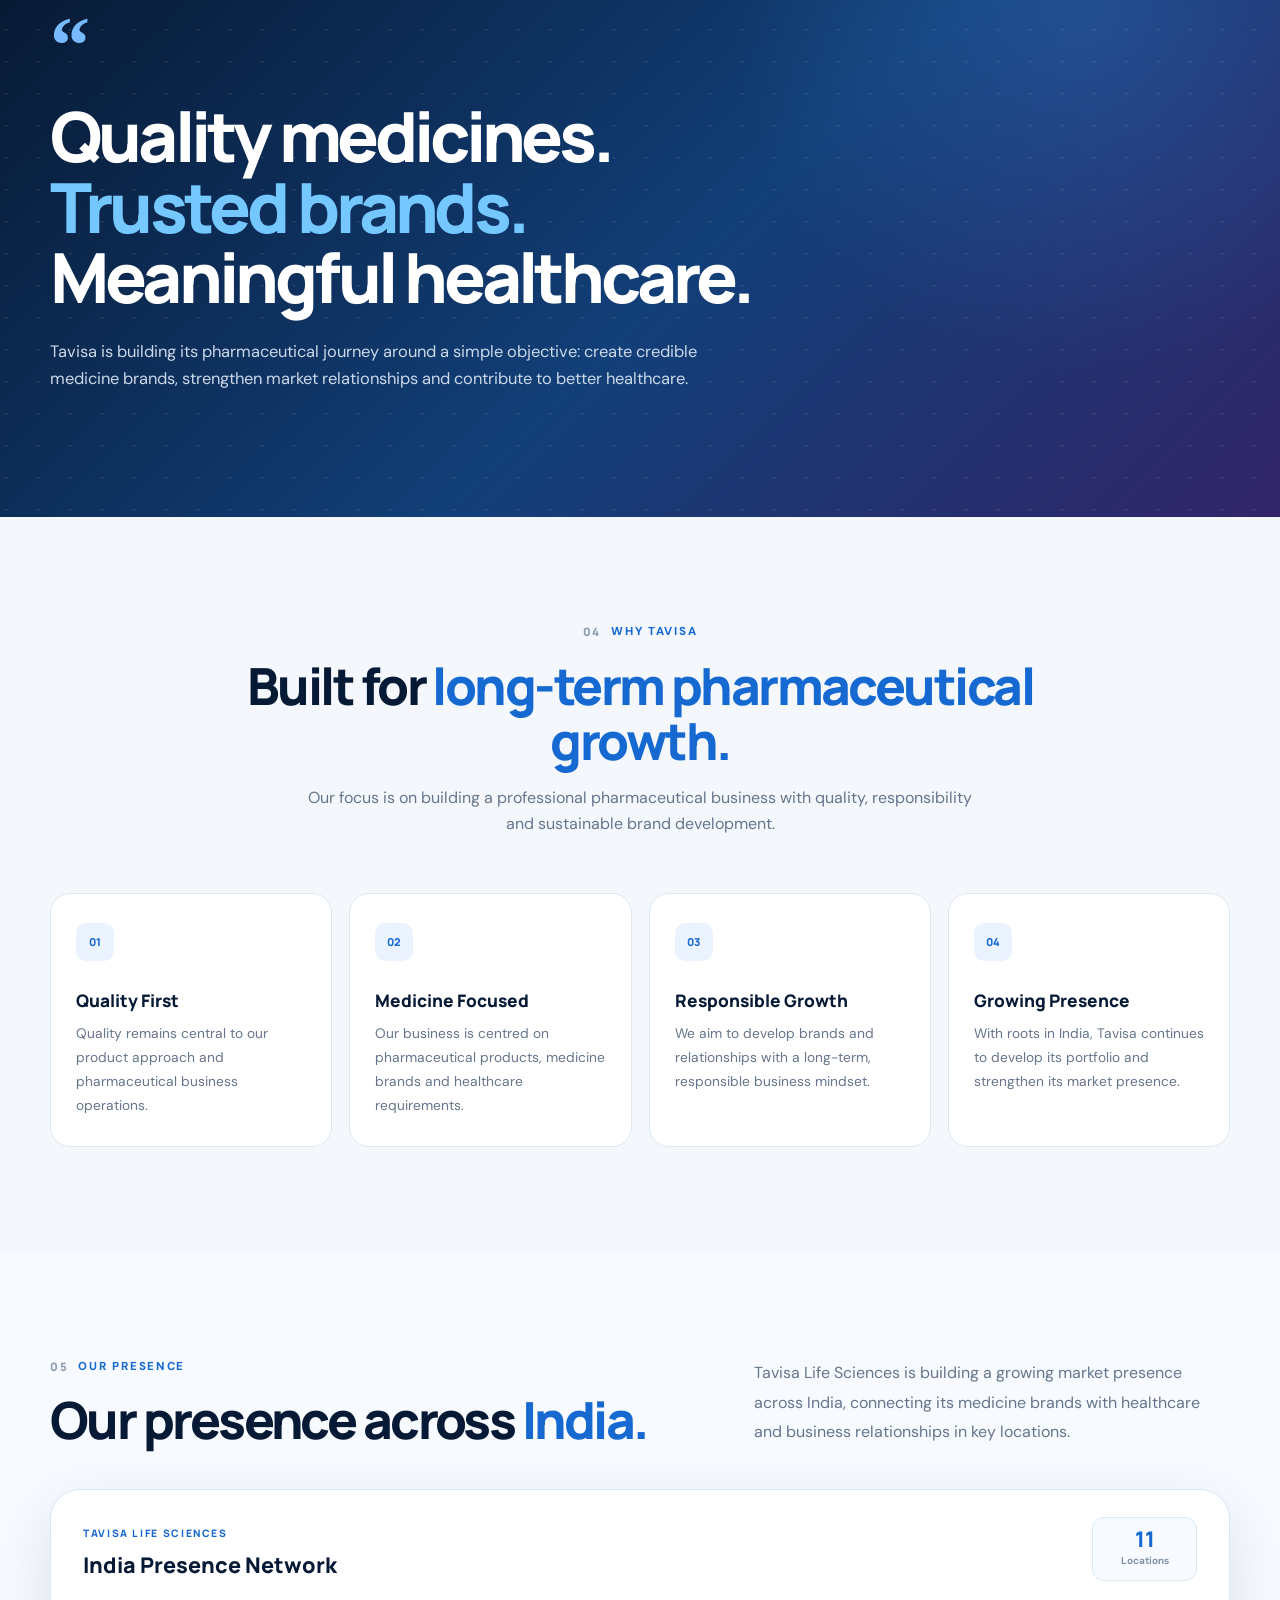
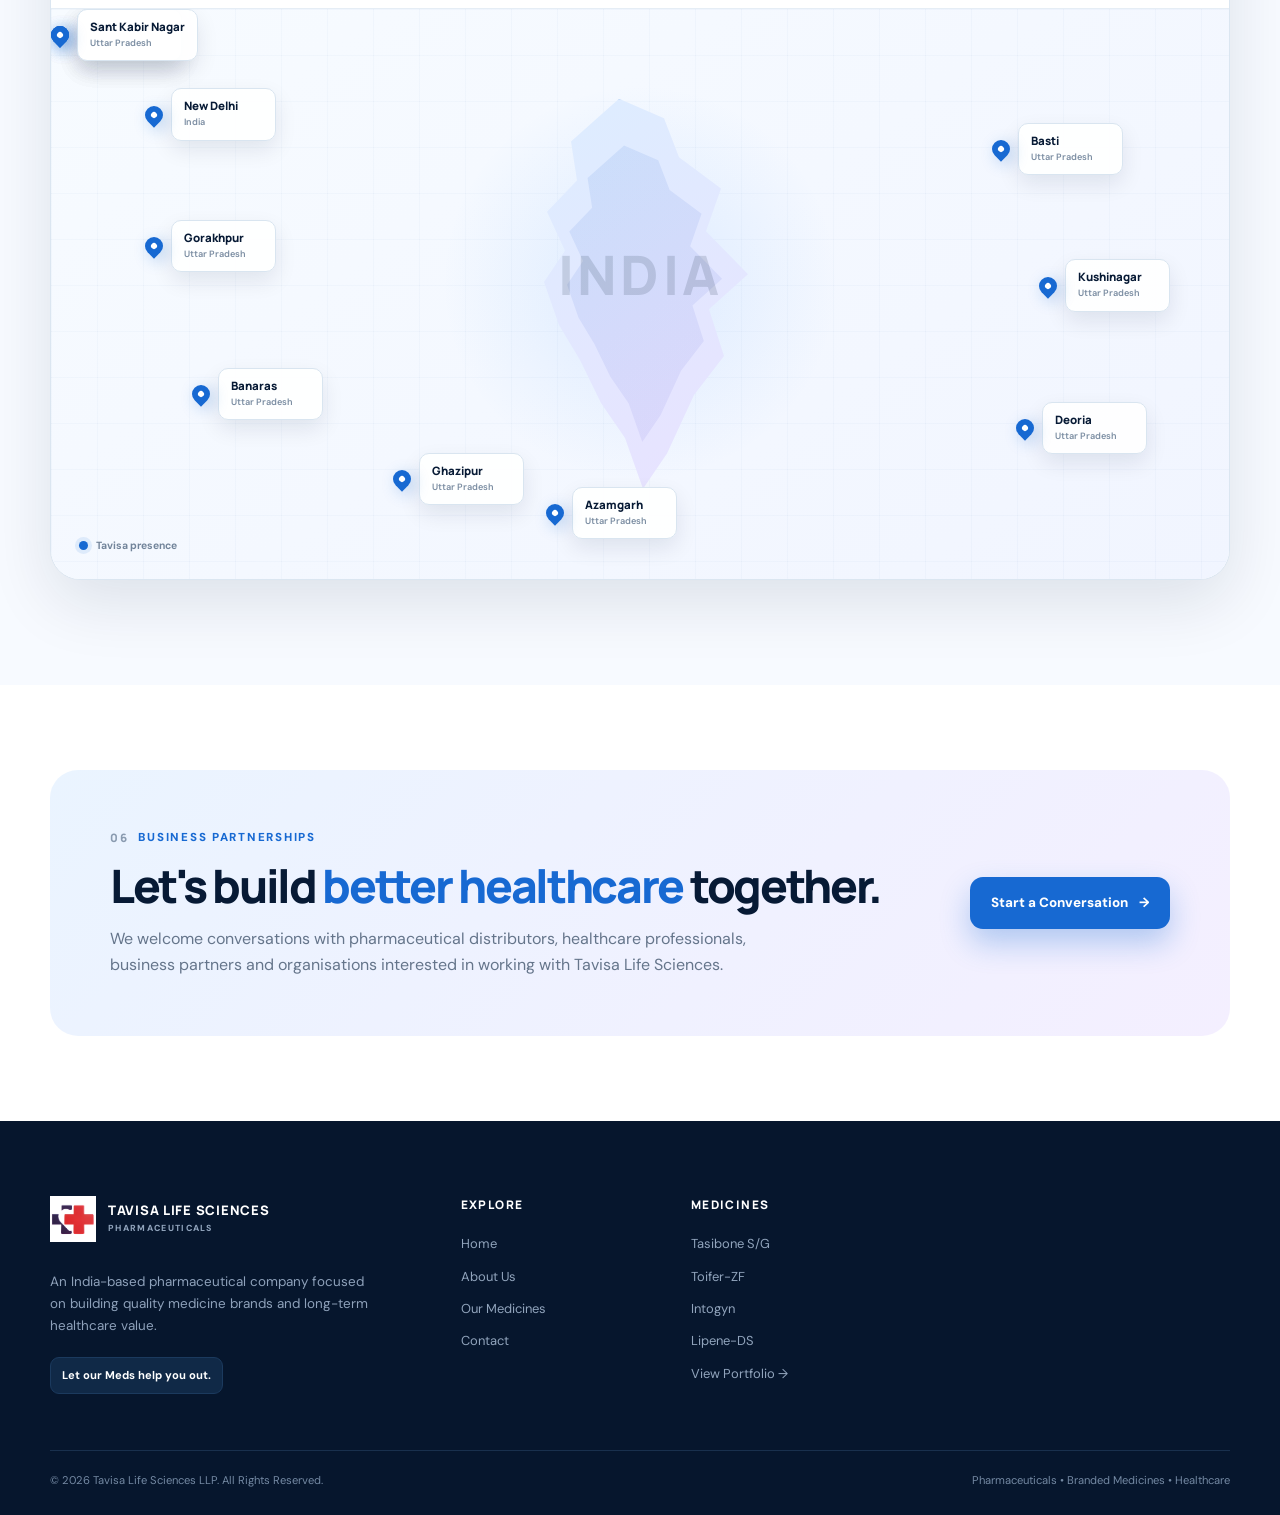
==== commit adbc2ddc: "update" ====
--- a/index.html
+++ b/index.html
@@ -1725,22 +1725,6 @@
                 <a href="products.html">View Portfolio →</a>
             </div>
 
-            <div class="footer-contact">
-                <h4>Our Presence</h4>
-                <p>New Delhi, India</p>
-                <p>Gorakhpur, Uttar Pradesh</p>
-                <p>Banaras, Uttar Pradesh</p>
-                <p>Ghazipur, Uttar Pradesh</p>
-                <p>Deoria, Uttar Pradesh</p>
-                <p>Kushinagar, Uttar Pradesh</p>
-                <p>Basti, Uttar Pradesh</p>
-                <p>Azamgarh, Uttar Pradesh</p>
-                <p>Maharajganj, Uttar Pradesh</p>
-                <p>Mau, Uttar Pradesh</p>
-                <p>Sant Kabir Nagar, Uttar Pradesh</p>
-                <a href="contact.html">Contact Tavisa →</a>
-            </div>
-
         </div>
 
         <div class="footer-bottom">
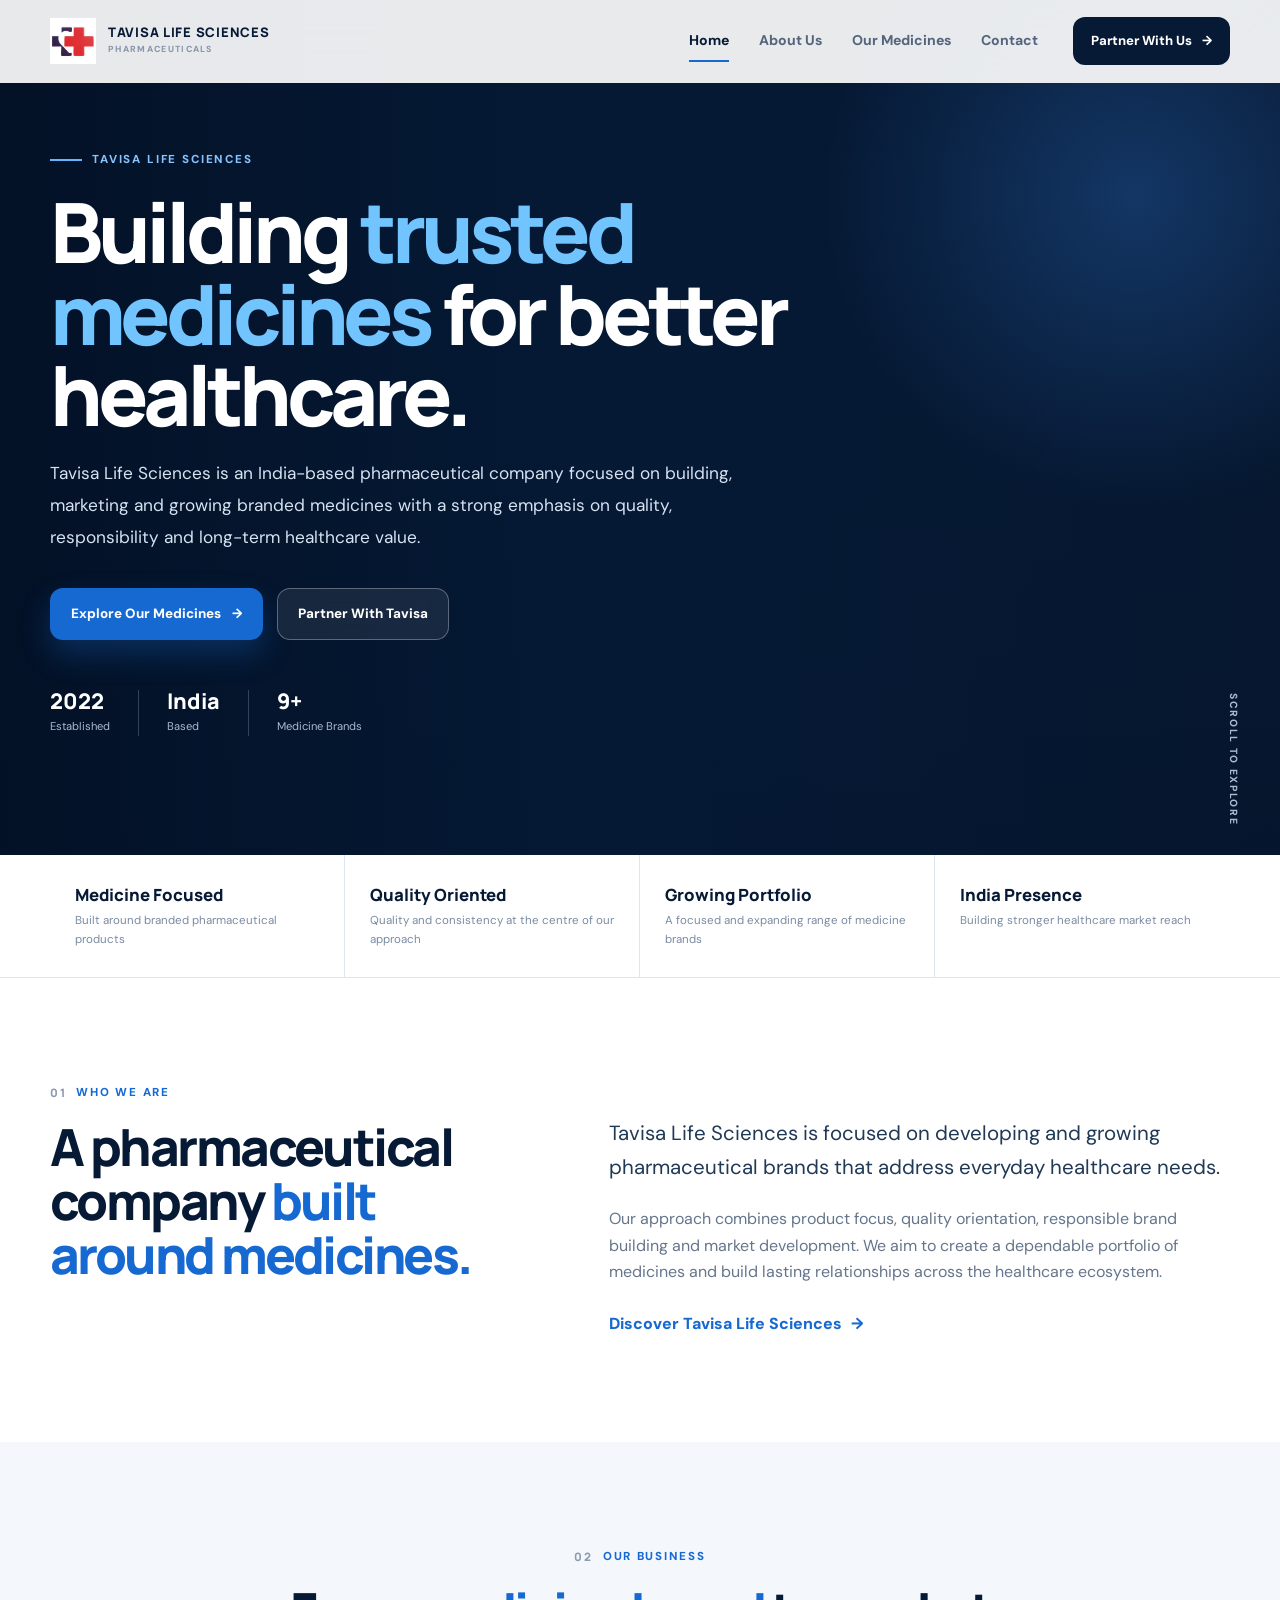
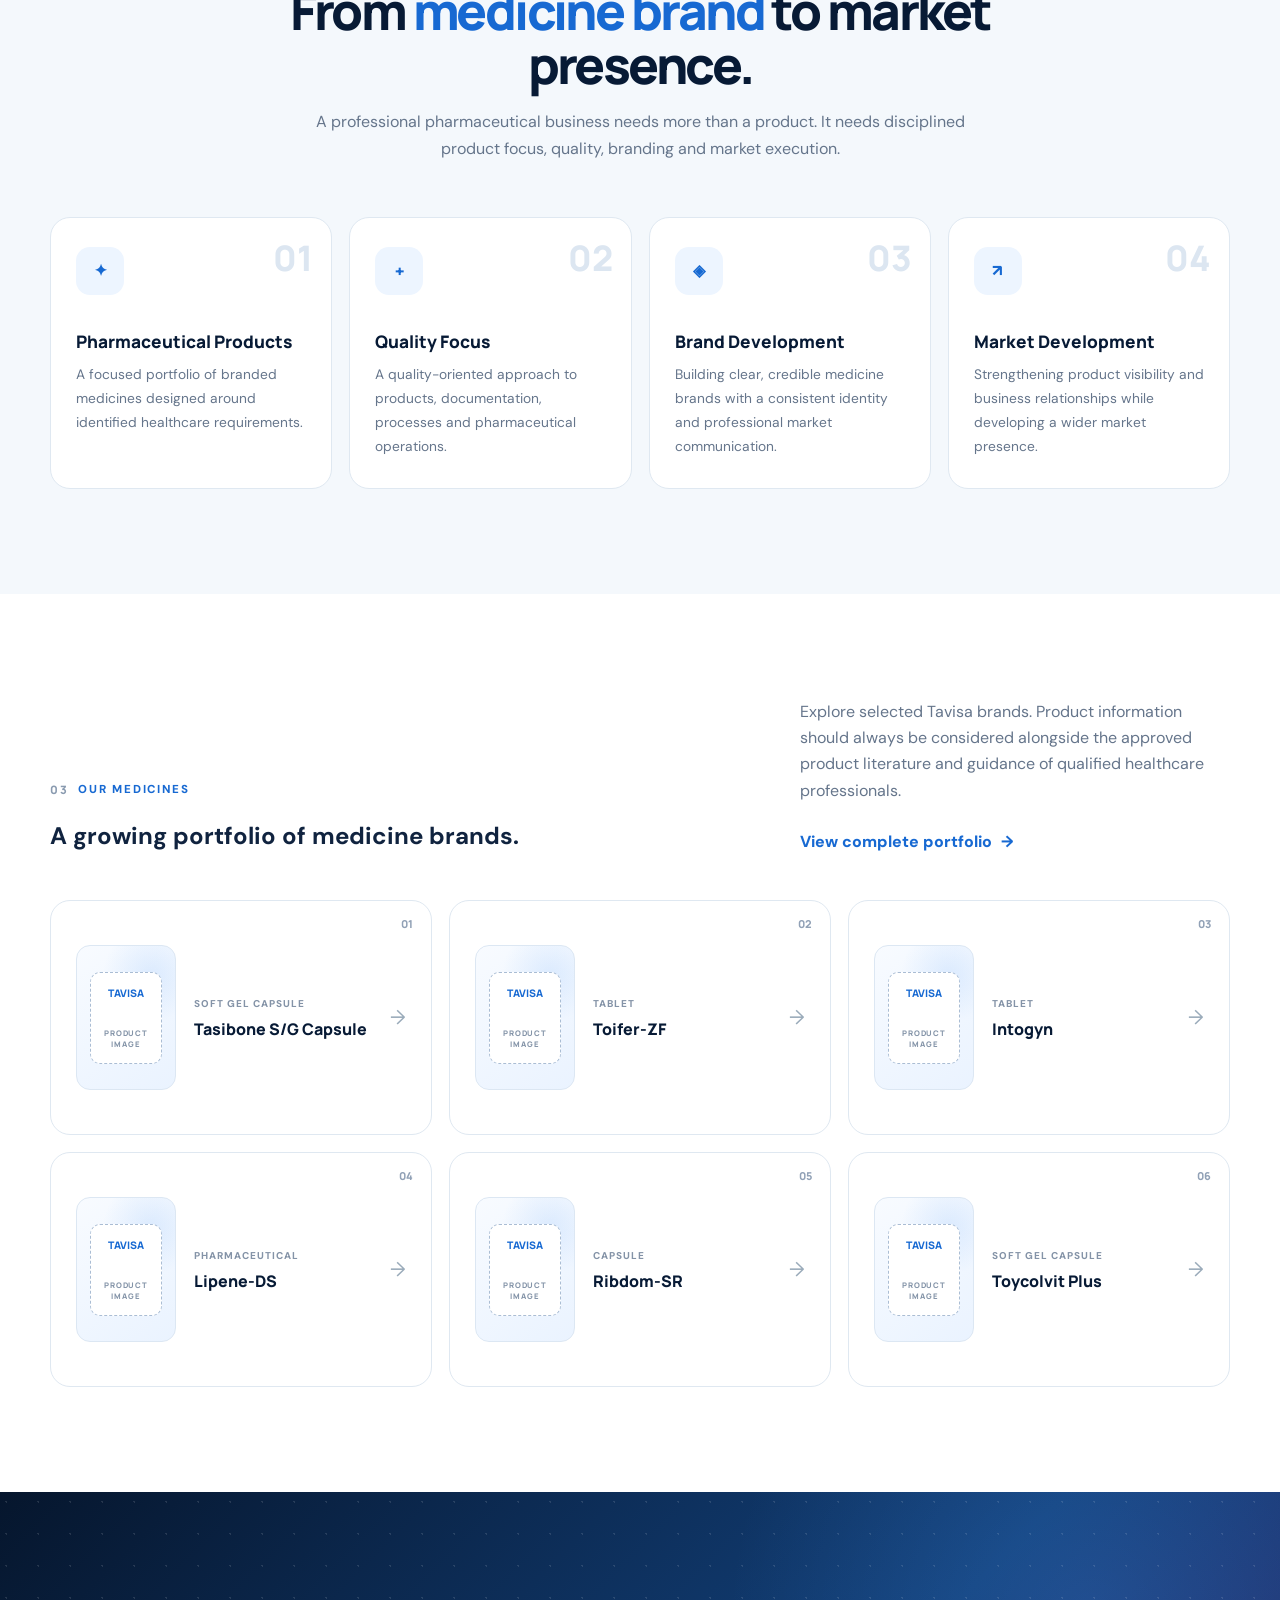
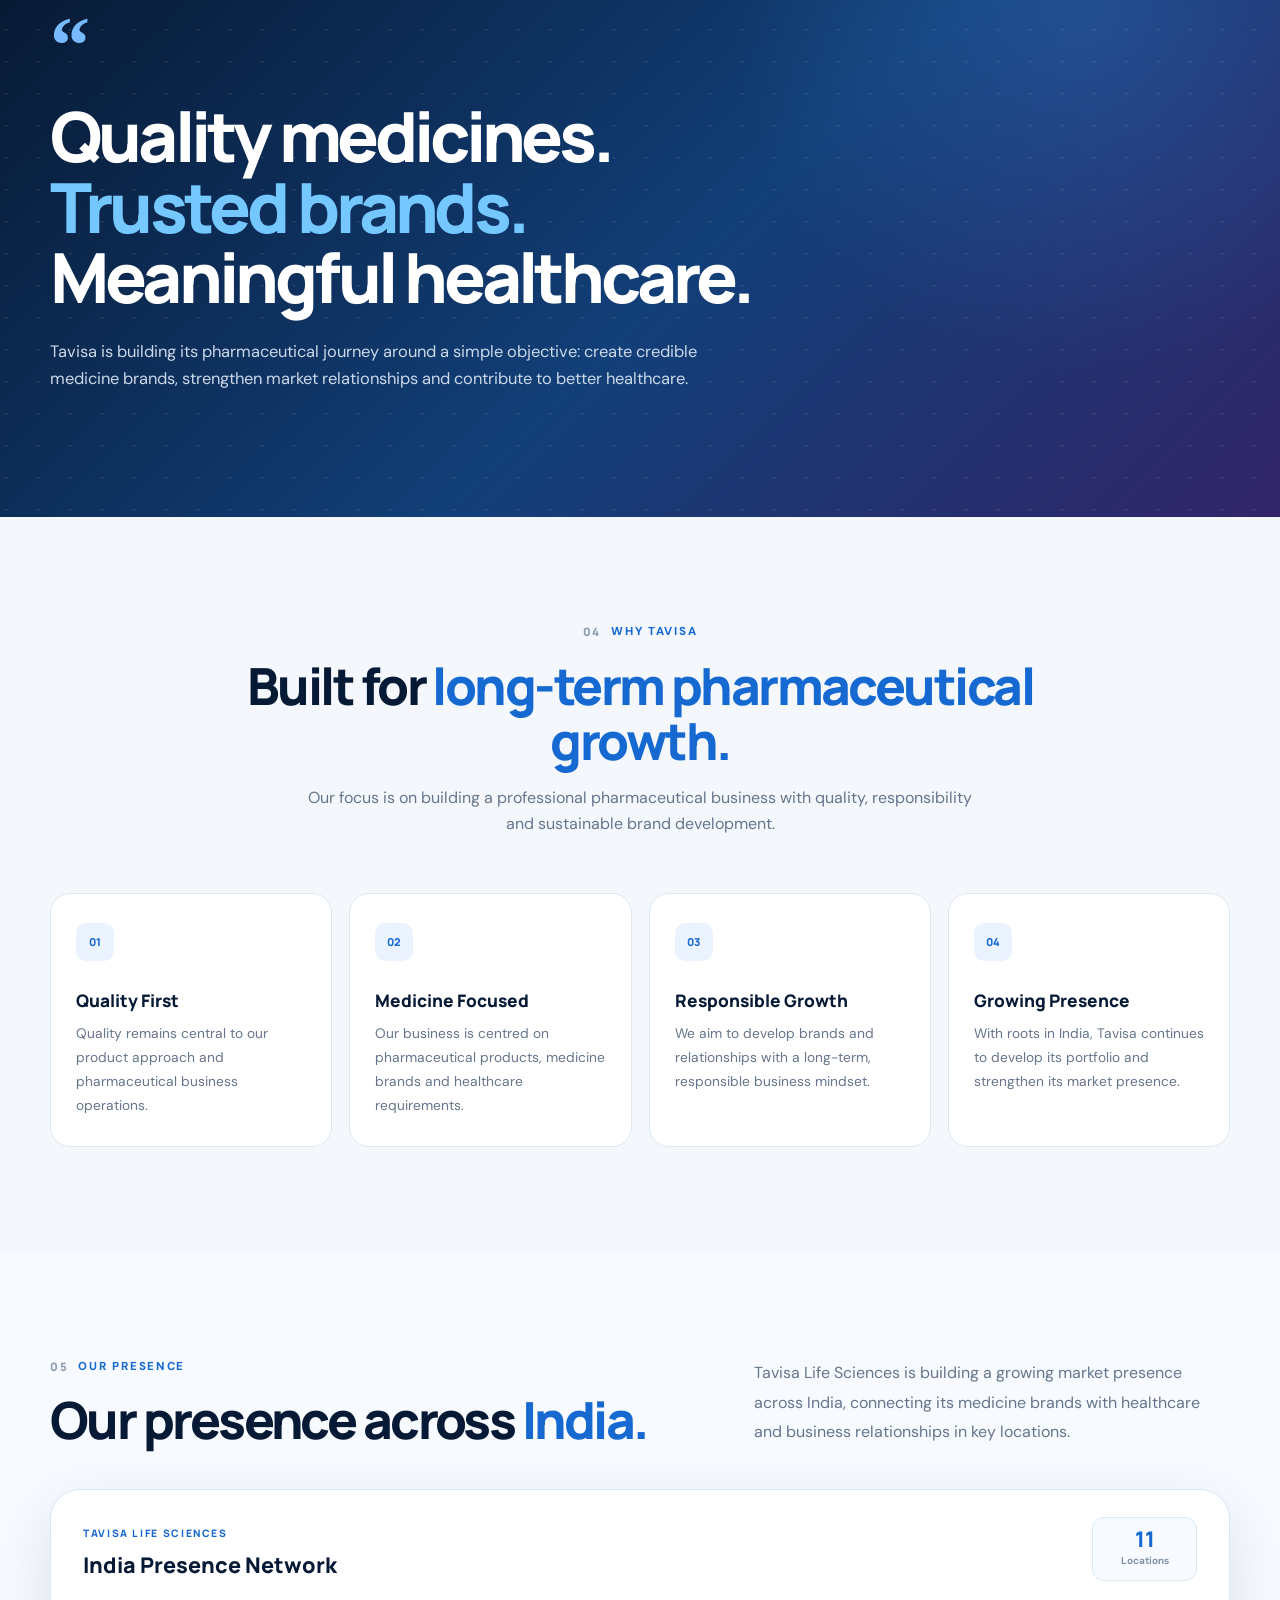
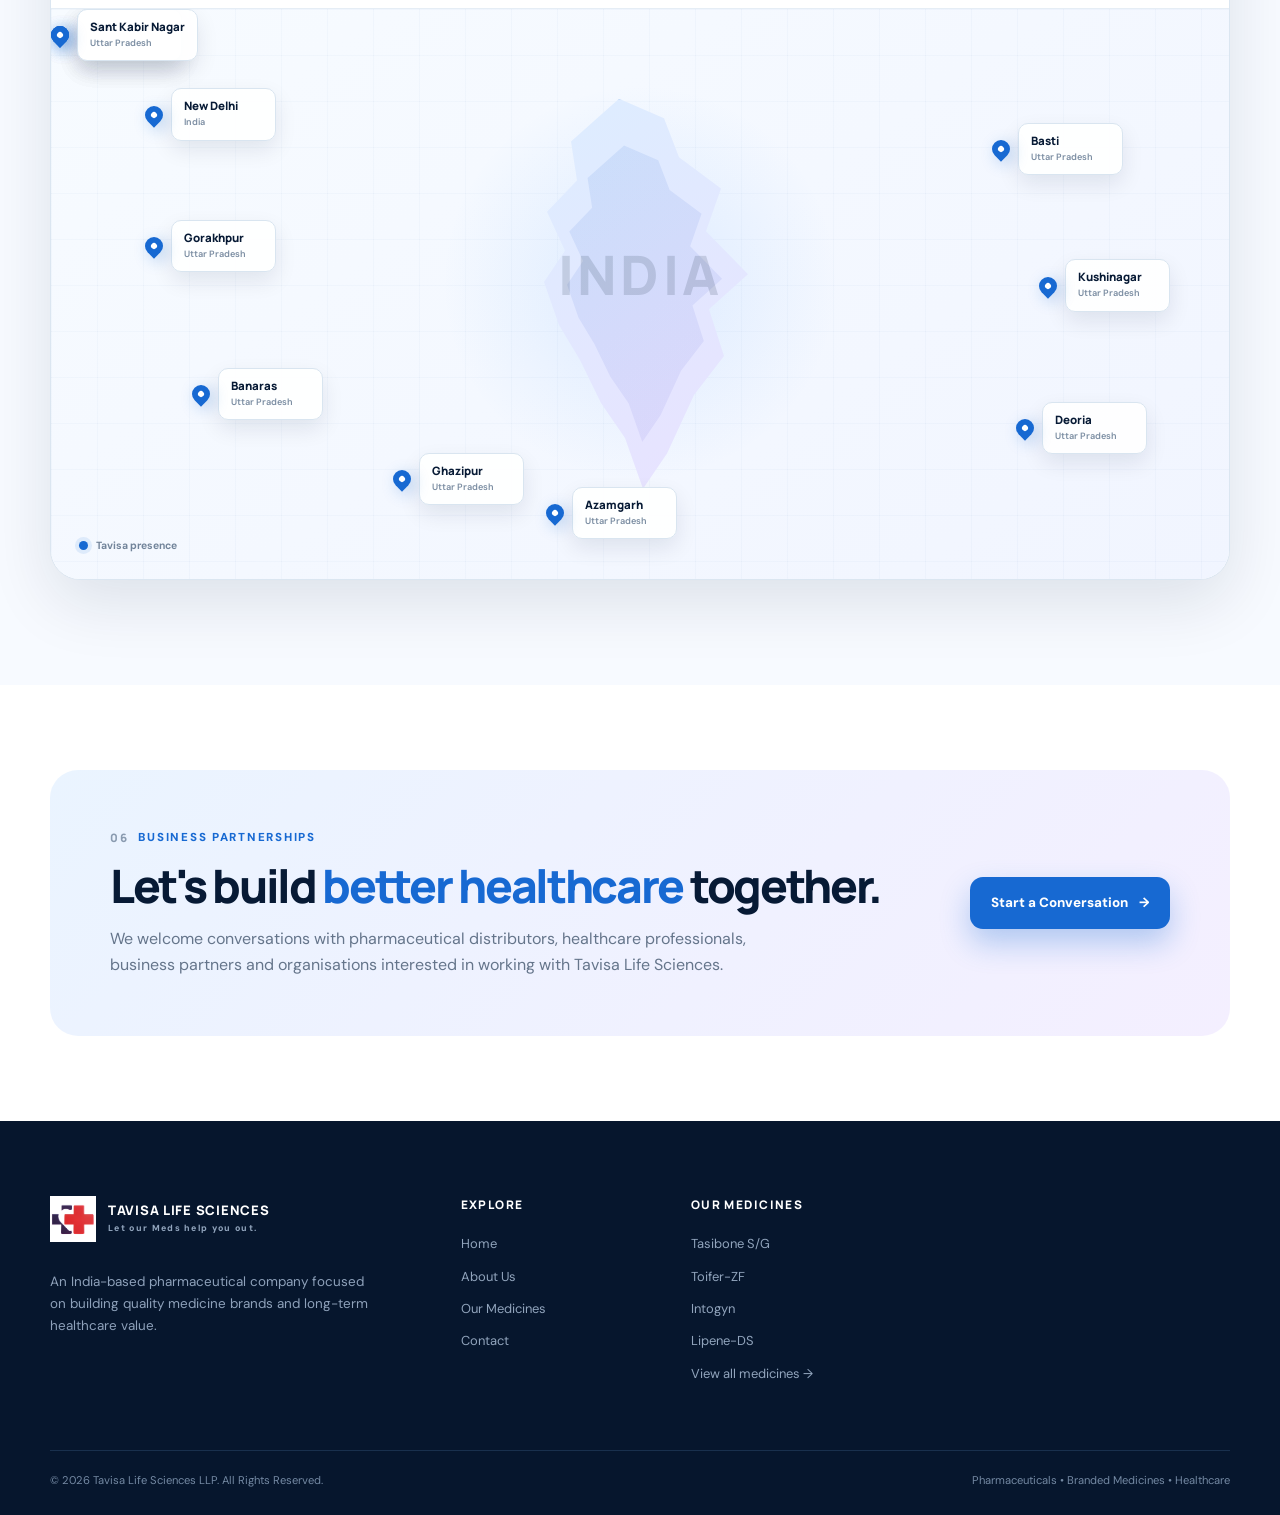
==== commit 9e1c0ba7: "update" ====
--- a/index.html
+++ b/index.html
@@ -1694,7 +1694,7 @@
                          class="brand-logo">
                     <span class="brand-text">
                         <strong>TAVISA LIFE SCIENCES</strong>
-                        <small>PHARMACEUTICALS</small>
+                        <small>Let our Meds help you out.</small>
                     </span>
                 </a>
 
@@ -1703,9 +1703,6 @@
                     quality medicine brands and long-term healthcare value.
                 </p>
 
-                <div class="footer-tagline">
-                    Let our Meds help you out.
-                </div>
             </div>
 
             <div class="footer-links">
@@ -1717,12 +1714,12 @@
             </div>
 
             <div class="footer-links">
-                <h4>Medicines</h4>
+                <h4>Our Medicines</h4>
                 <a href="products.html">Tasibone S/G</a>
                 <a href="products.html">Toifer-ZF</a>
                 <a href="products.html">Intogyn</a>
                 <a href="products.html">Lipene-DS</a>
-                <a href="products.html">View Portfolio →</a>
+                <a href="products.html">View all medicines →</a>
             </div>
 
         </div>
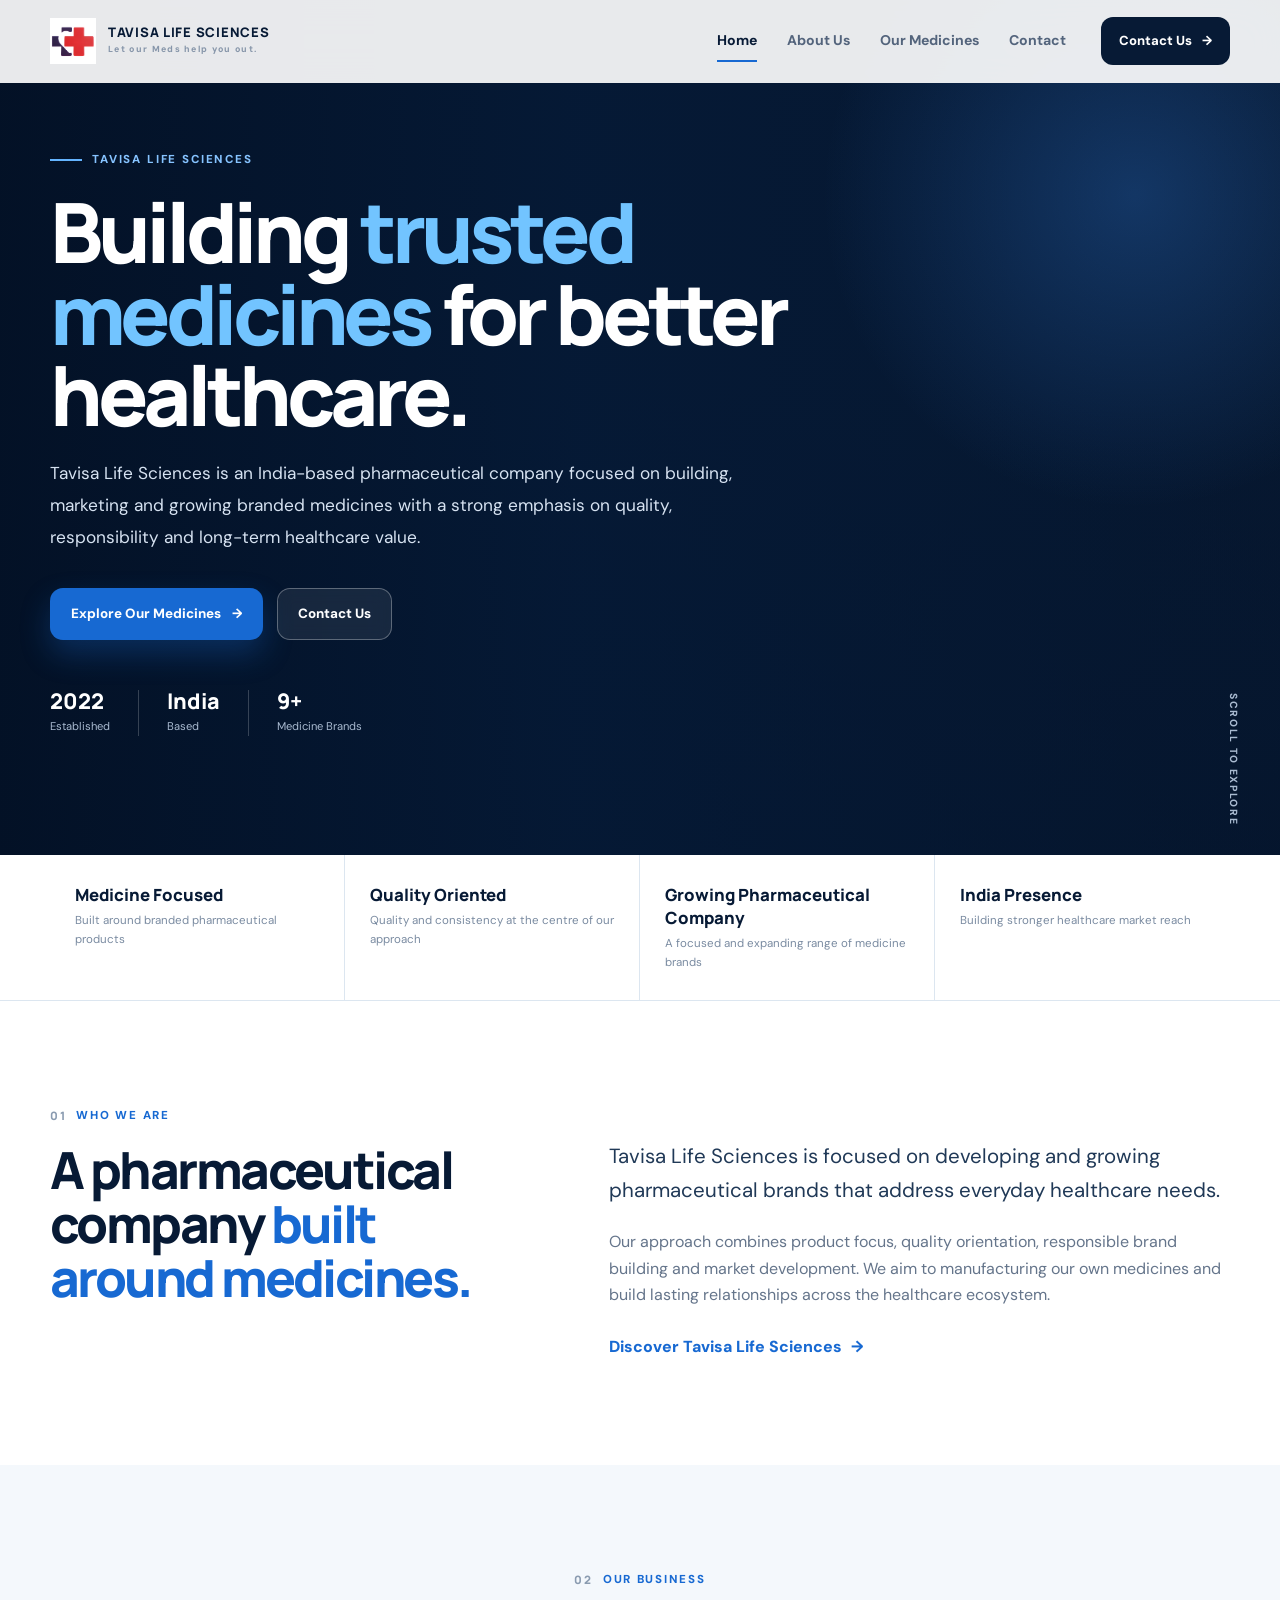
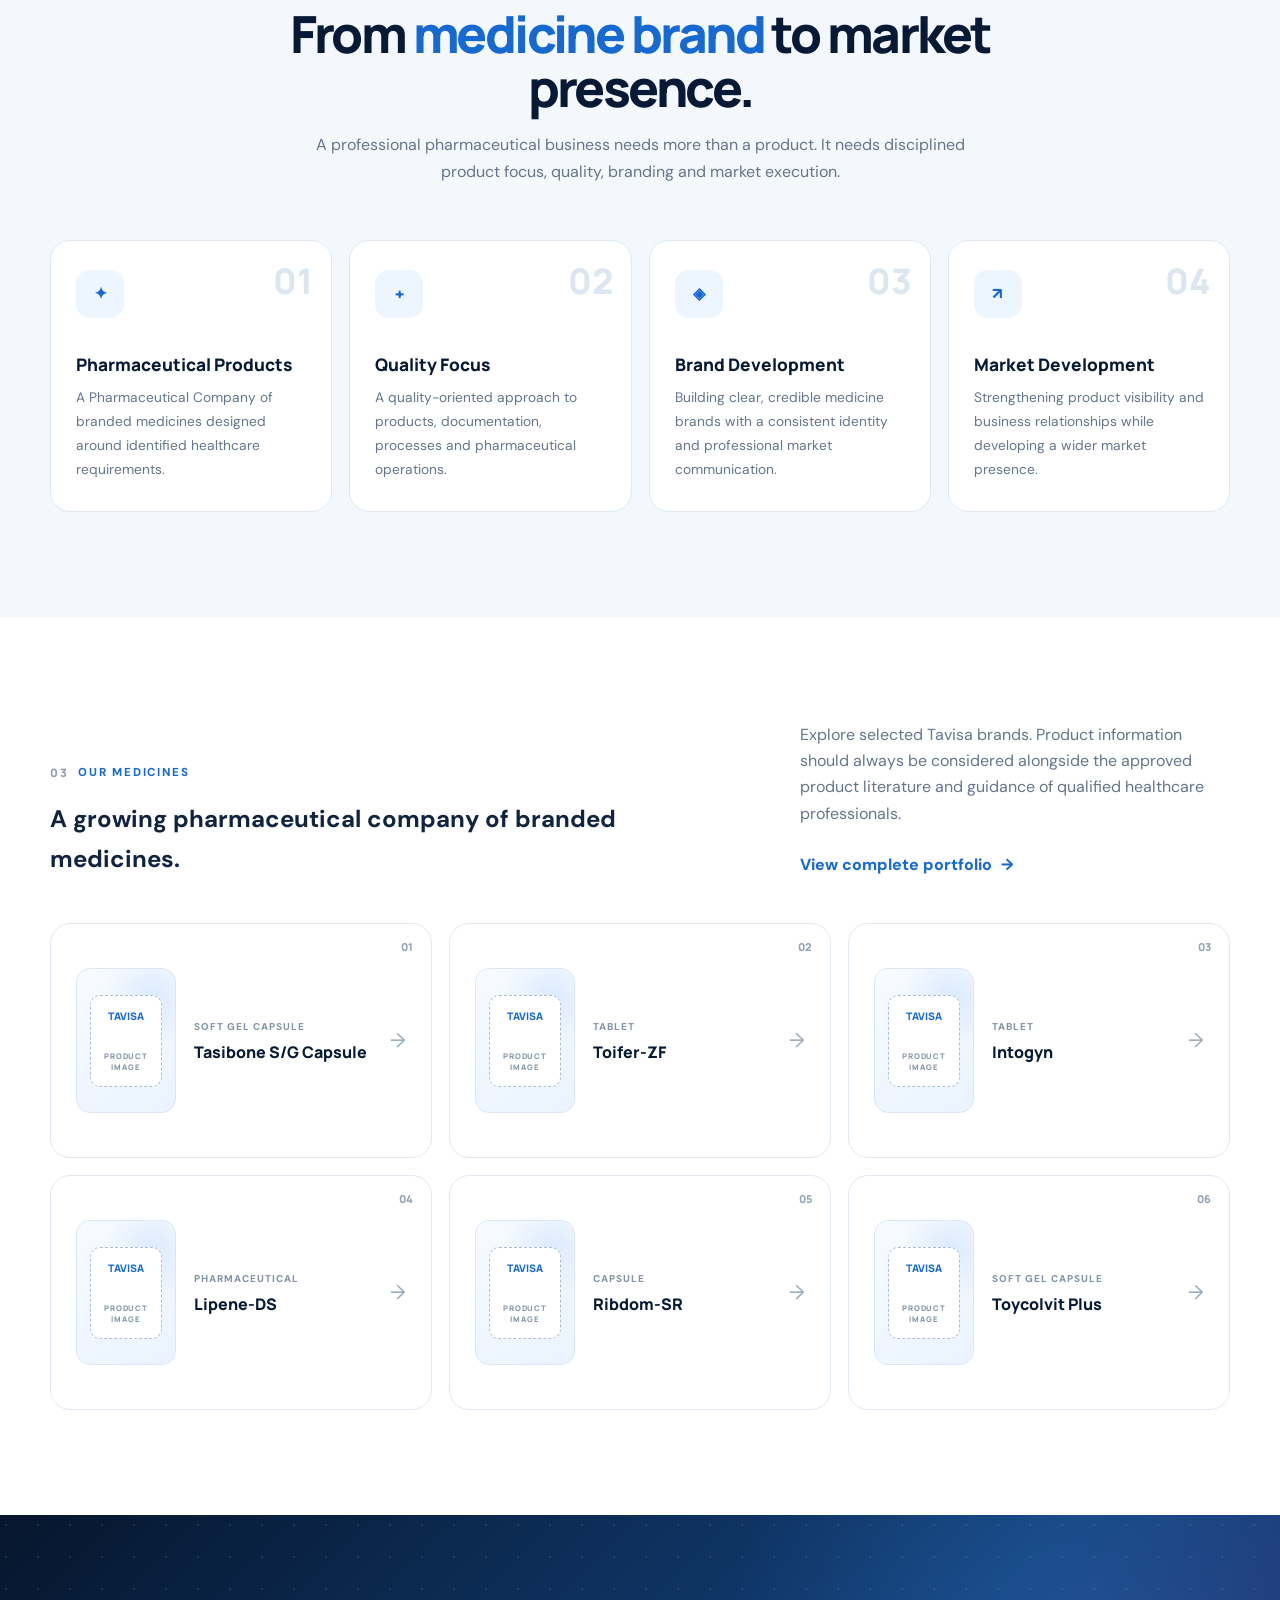
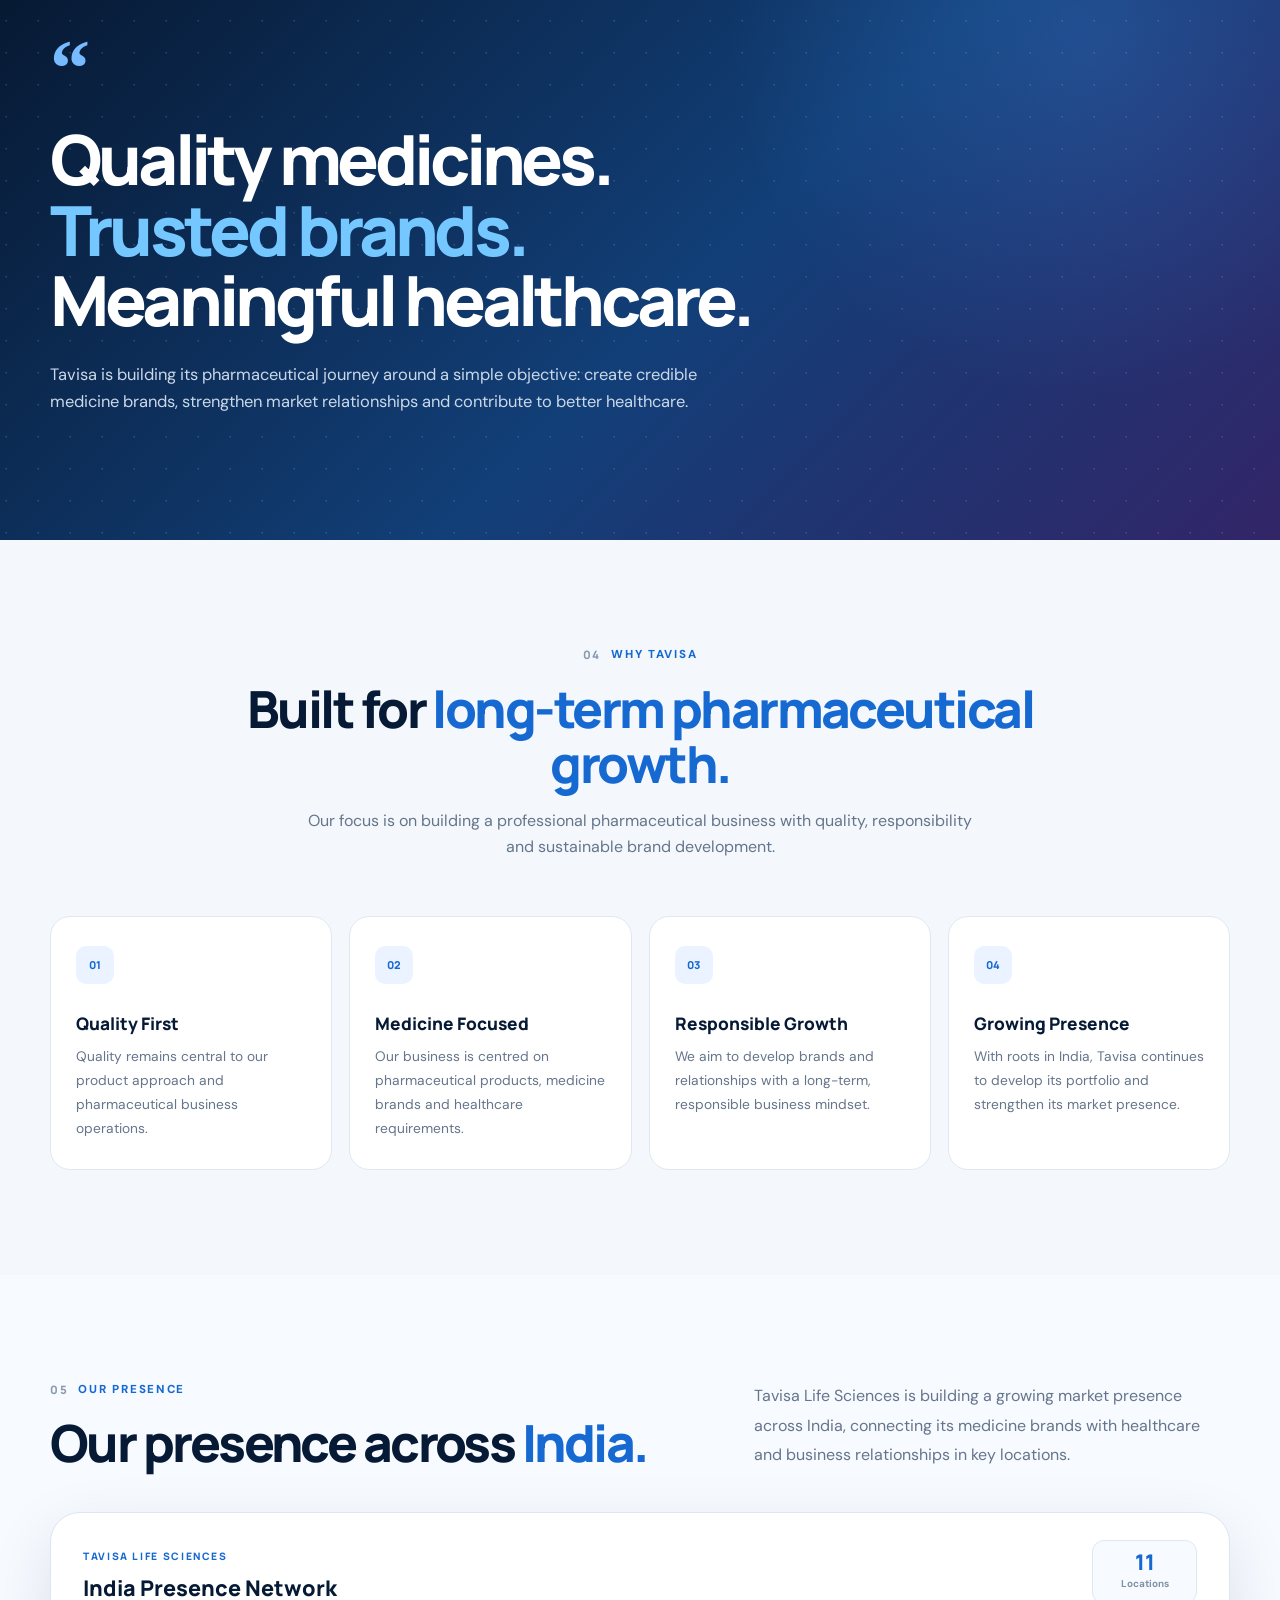
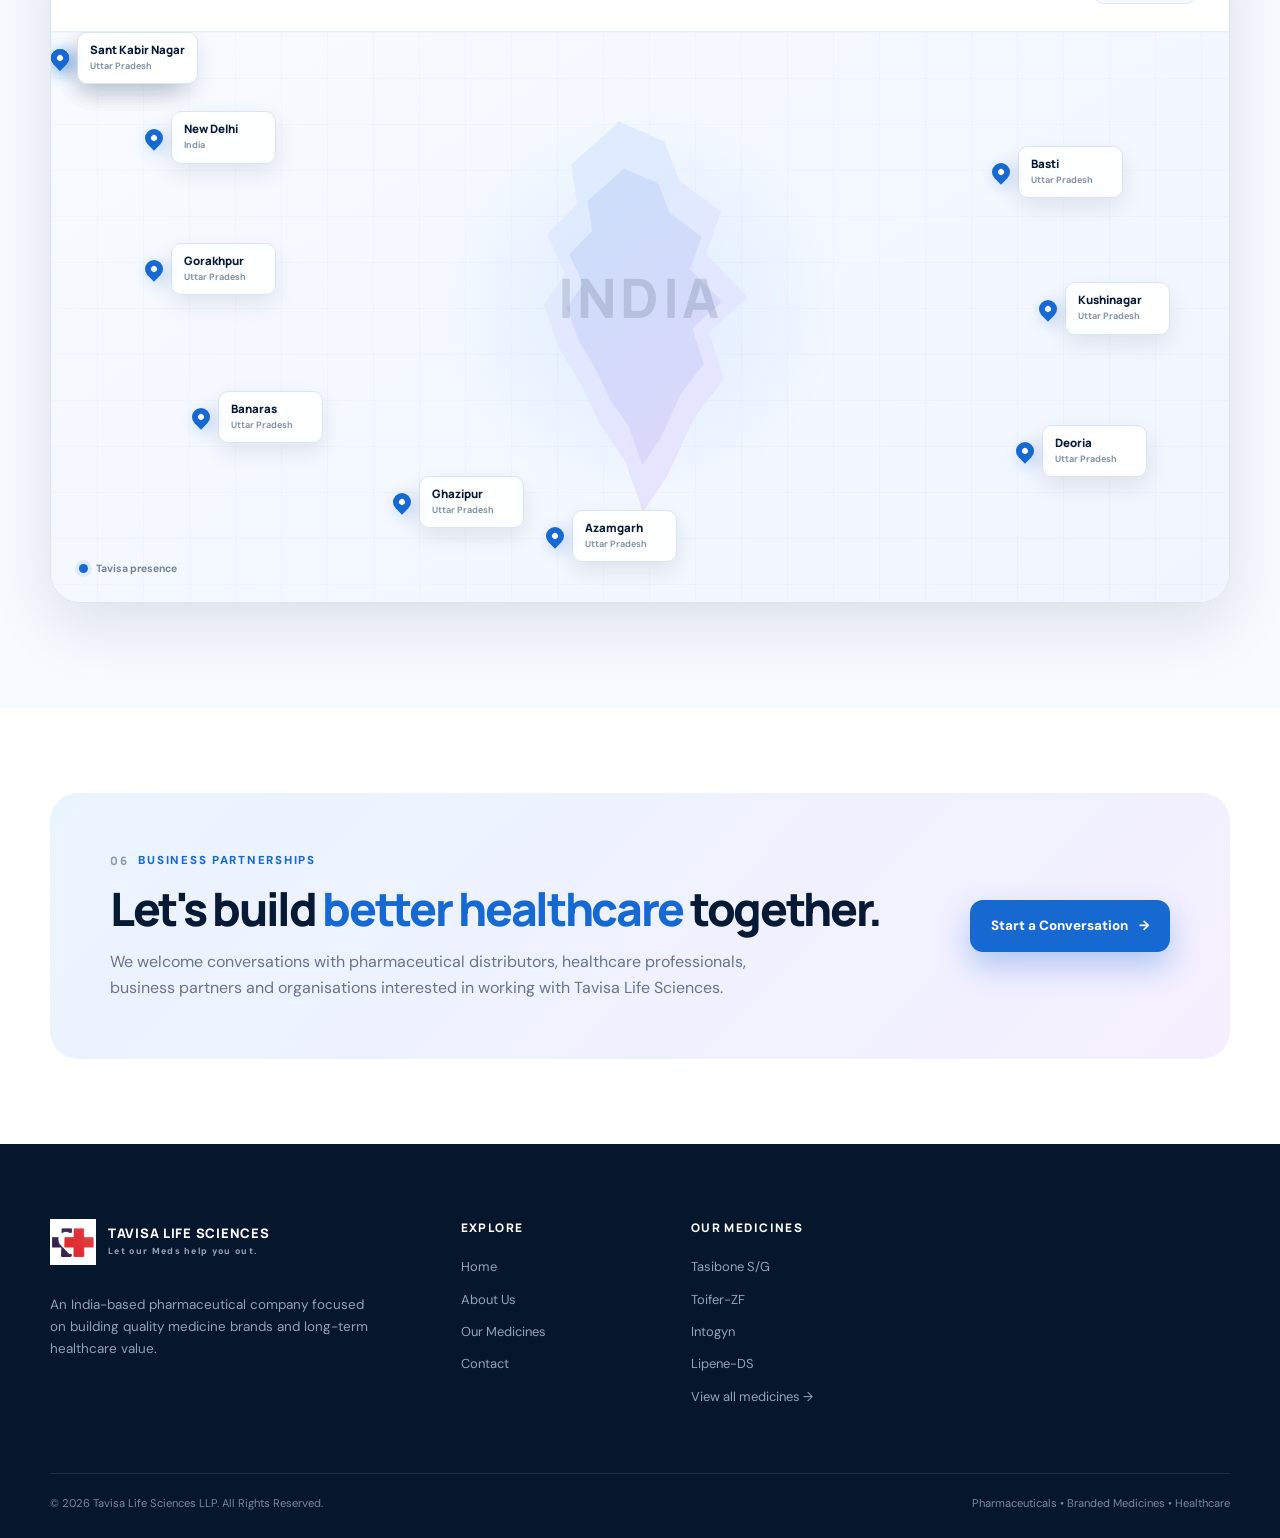
==== commit b4d60cb7: "update" ====
--- a/index.html
+++ b/index.html
@@ -1085,7 +1085,7 @@
                  class="brand-logo">
             <span class="brand-text">
                 <strong>TAVISA LIFE SCIENCES</strong>
-                <small>PHARMACEUTICALS</small>
+                <small>Let our Meds help you out.</small>
             </span>
         </a>
 
@@ -1096,7 +1096,7 @@
             <a href="contact.html">Contact</a>
         </nav>
 
-        <a href="contact.html" class="nav-cta">Partner With Us <span>→</span></a>
+        <a href="contact.html" class="nav-cta"> Contact Us <span>→</span></a>
 
         <button class="menu-toggle" id="menuToggle"
                 aria-label="Open navigation menu"
@@ -1163,7 +1163,7 @@
                     Explore Our Medicines <span>→</span>
                 </a>
                 <a href="contact.html" class="btn btn-outline-light">
-                    Partner With Tavisa
+                    Contact Us
                 </a>
             </div>
 
@@ -1200,7 +1200,7 @@
             <span>Quality and consistency at the centre of our approach</span>
         </div>
         <div class="trust-cell">
-            <strong>Growing Portfolio</strong>
+            <strong>Growing Pharmaceutical Company</strong>
             <span>A focused and expanding range of medicine brands</span>
         </div>
         <div class="trust-cell">
@@ -1235,7 +1235,7 @@
                 <p>
                     Our approach combines product focus, quality orientation,
                     responsible brand building and market development. We aim to
-                    create a dependable portfolio of medicines and build lasting
+                    manufacturing our own medicines and build lasting
                     relationships across the healthcare ecosystem.
                 </p>
 
@@ -1268,7 +1268,7 @@
                 <div class="capability-icon">✦</div>
                 <h3>Pharmaceutical Products</h3>
                 <p>
-                    A focused portfolio of branded medicines designed around
+                    A Pharmaceutical Company of branded medicines designed around
                     identified healthcare requirements.
                 </p>
             </article>
@@ -1315,7 +1315,7 @@
             <div>
                 <div class="section-label"><span>03</span> OUR MEDICINES</div>
                 <h2 class="section-heading" style="text-align:left;margin:17px 0 0;max-width:700px">
-                    A growing <span>portfolio of medicine brands.</span>
+                    A growing <span>pharmaceutical company of branded medicines.</span>
                 </h2>
             </div>
             <div>
